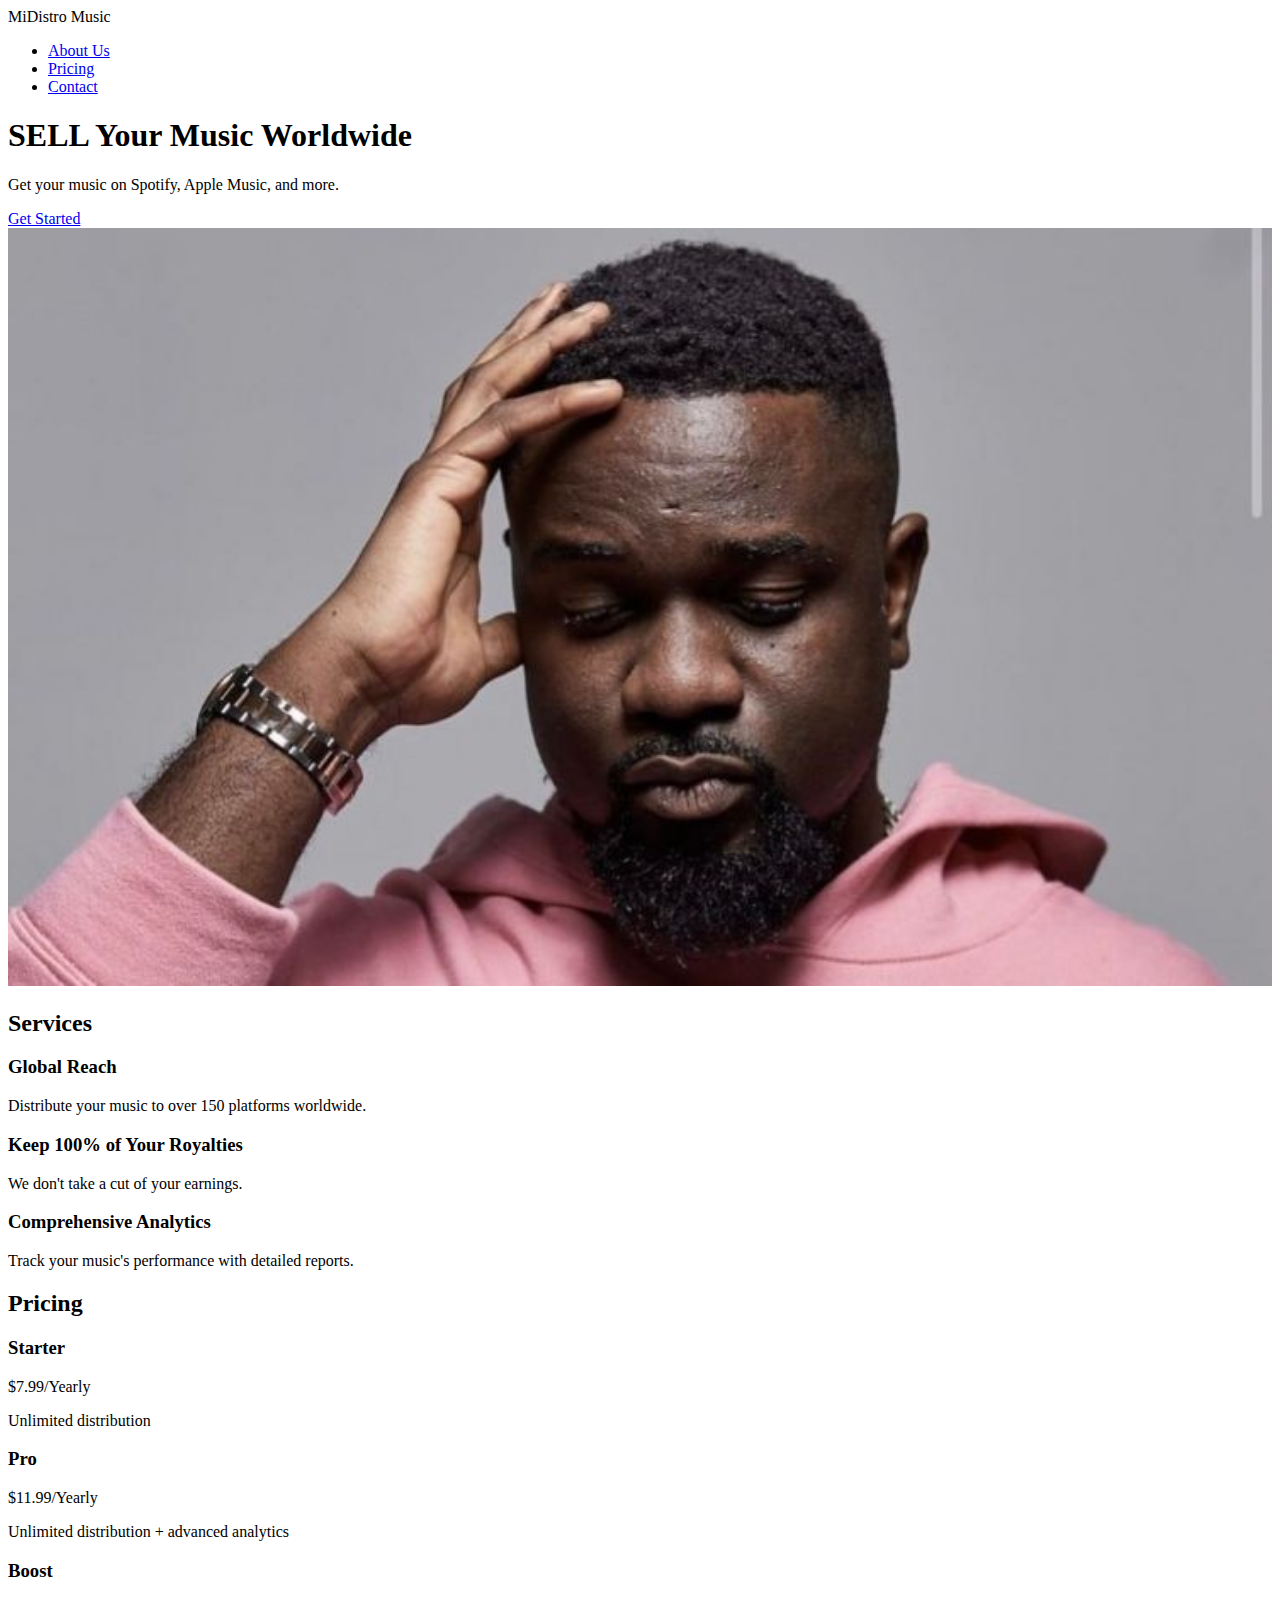
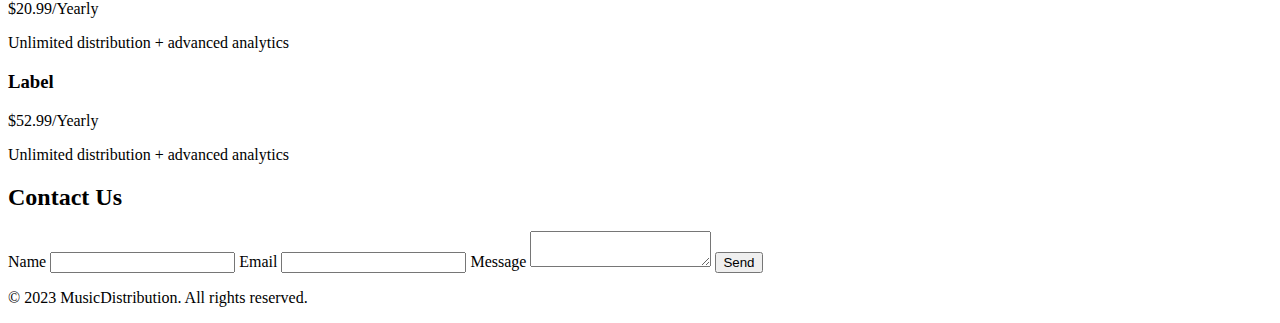
==== index.html @ 4becda30 "index issues" ====
<!DOCTYPE html>
<html lang="en">
<head>
    <meta charset="UTF-8">
    <meta name="viewport" content="width=device-width, initial-scale=1.0">
    <title>Music Distribution Landing Page</title>
    <link rel="stylesheet" href="styles.css">
</head>
<body>
    <header>
        <nav>
            <div class="logo">MiDistro Music</div>
            <ul>
                <li><a href="#about">About Us</a></li>
                <li><a href="#pricing">Pricing</a></li>
                <li><a href="#contact">Contact</a></li>
            </ul>
        </nav>
    </header>
    <section class="hero">
        <div class="hero-content">
            <h1>SELL Your Music Worldwide</h1>
            <p>Get your music on Spotify, Apple Music, and more.</p>
            <a href="#signup" class="cta-button">Get Started</a>
        </div>
        <div class="slideshow-container">
            <div class="mySlides fade">
                <img src="images/sark1.jpg" style="width:100%">
            </div>
            <div class="mySlides fade">
                <img src="images/beeztrap.jpg" style="width:100%">
            </div>
            <div class="mySlides fade">
                <img src="images/kwesi.jpg" style="width:100%">
            </div>
        </div>
    </section>
    <script>
        let slideIndex = 0;
        showSlides();

        function showSlides() {
            let i;
            let slides = document.getElementsByClassName("mySlides");
            for (i = 0; i < slides.length; i++) {
                slides[i].style.display = "none";  
            }
            slideIndex++;
            if (slideIndex > slides.length) {slideIndex = 1}    
            slides[slideIndex-1].style.display = "block";  
            setTimeout(showSlides, 2000); // Change image every 2 seconds
        }
    </script>
    <section id="features">
        <h2>Services</h2>
        <div class="feature">
            <h3>Global Reach</h3>
            <p>Distribute your music to over 150 platforms worldwide.</p>
        </div>
        <div class="feature">
            <h3>Keep 100% of Your Royalties</h3>
            <p>We don't take a cut of your earnings.</p>
        </div>
        <div class="feature">
            <h3>Comprehensive Analytics</h3>
            <p>Track your music's performance with detailed reports.</p>
        </div>
    </section>
    <section id="pricing">
        <h2>Pricing</h2>
        <div class="pricing-plan">
            <h3>Starter</h3>
            <p>$7.99/Yearly</p>
            <p>Unlimited distribution</p>
        </div>
        <div class="pricing-plan">
            <h3>Pro</h3>
            <p>$11.99/Yearly</p>
            <p>Unlimited distribution + advanced analytics</p>
        </div>
        <div class="pricing-plan">
            <h3>Boost</h3>
            <p>$20.99/Yearly</p>
            <p>Unlimited distribution + advanced analytics</p>
        </div>
        <div class="pricing-plan">
            <h3>Label</h3>
            <p>$52.99/Yearly</p>
            <p>Unlimited distribution + advanced analytics</p>
        </div>
    </section>
    <section id="contact">
        <h2>Contact Us</h2>
        <form>
            <label for="name">Name</label>
            <input type="text" id="name" name="name" required>
            <label for="email">Email</label>
            <input type="email" id="email" name="email" required>
            <label for="message">Message</label>
            <textarea id="message" name="message" required></textarea>
            <button type="submit">Send</button>
            <link rel="stylesheet" href="style.css">
        </form>
    </section>
    <footer>
        <p>&copy; 2023 MusicDistribution. All rights reserved.</p>
    </footer>
    <script src="scripts.js"></script>
</body>
</html>
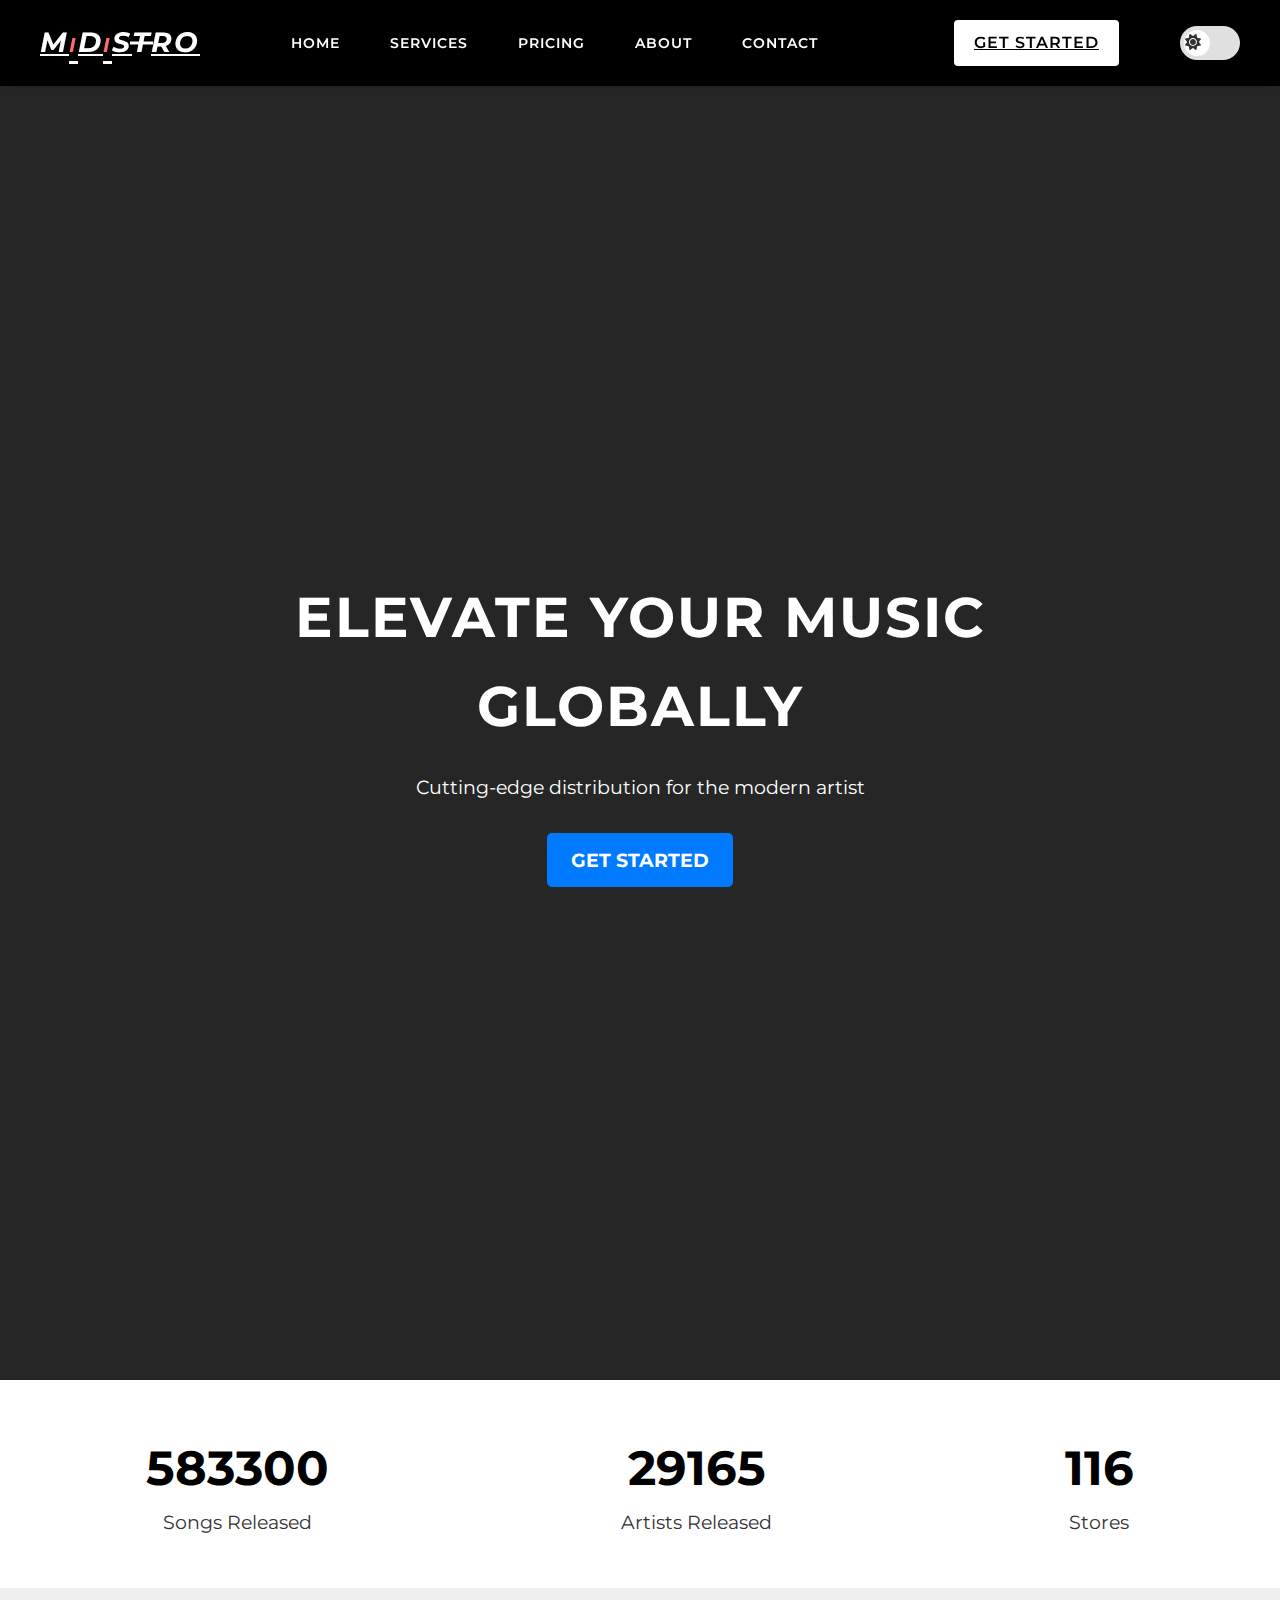
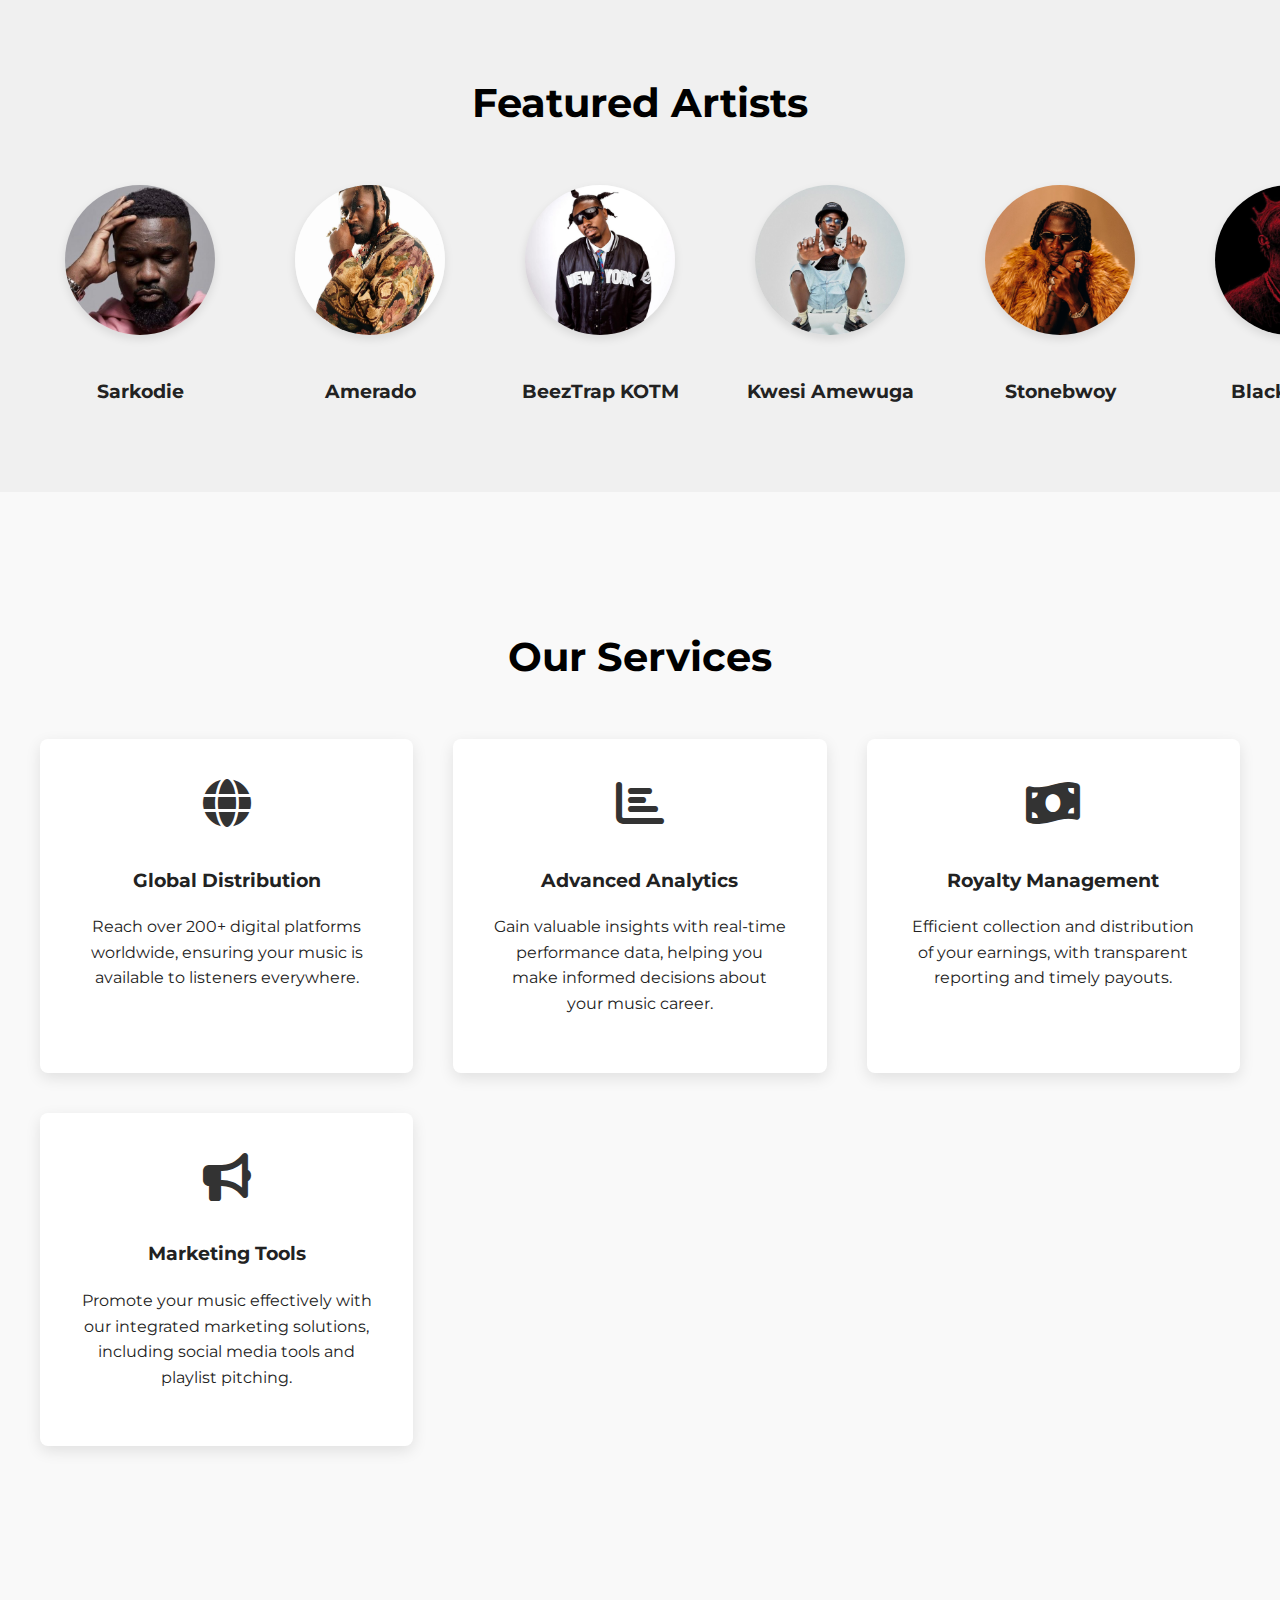
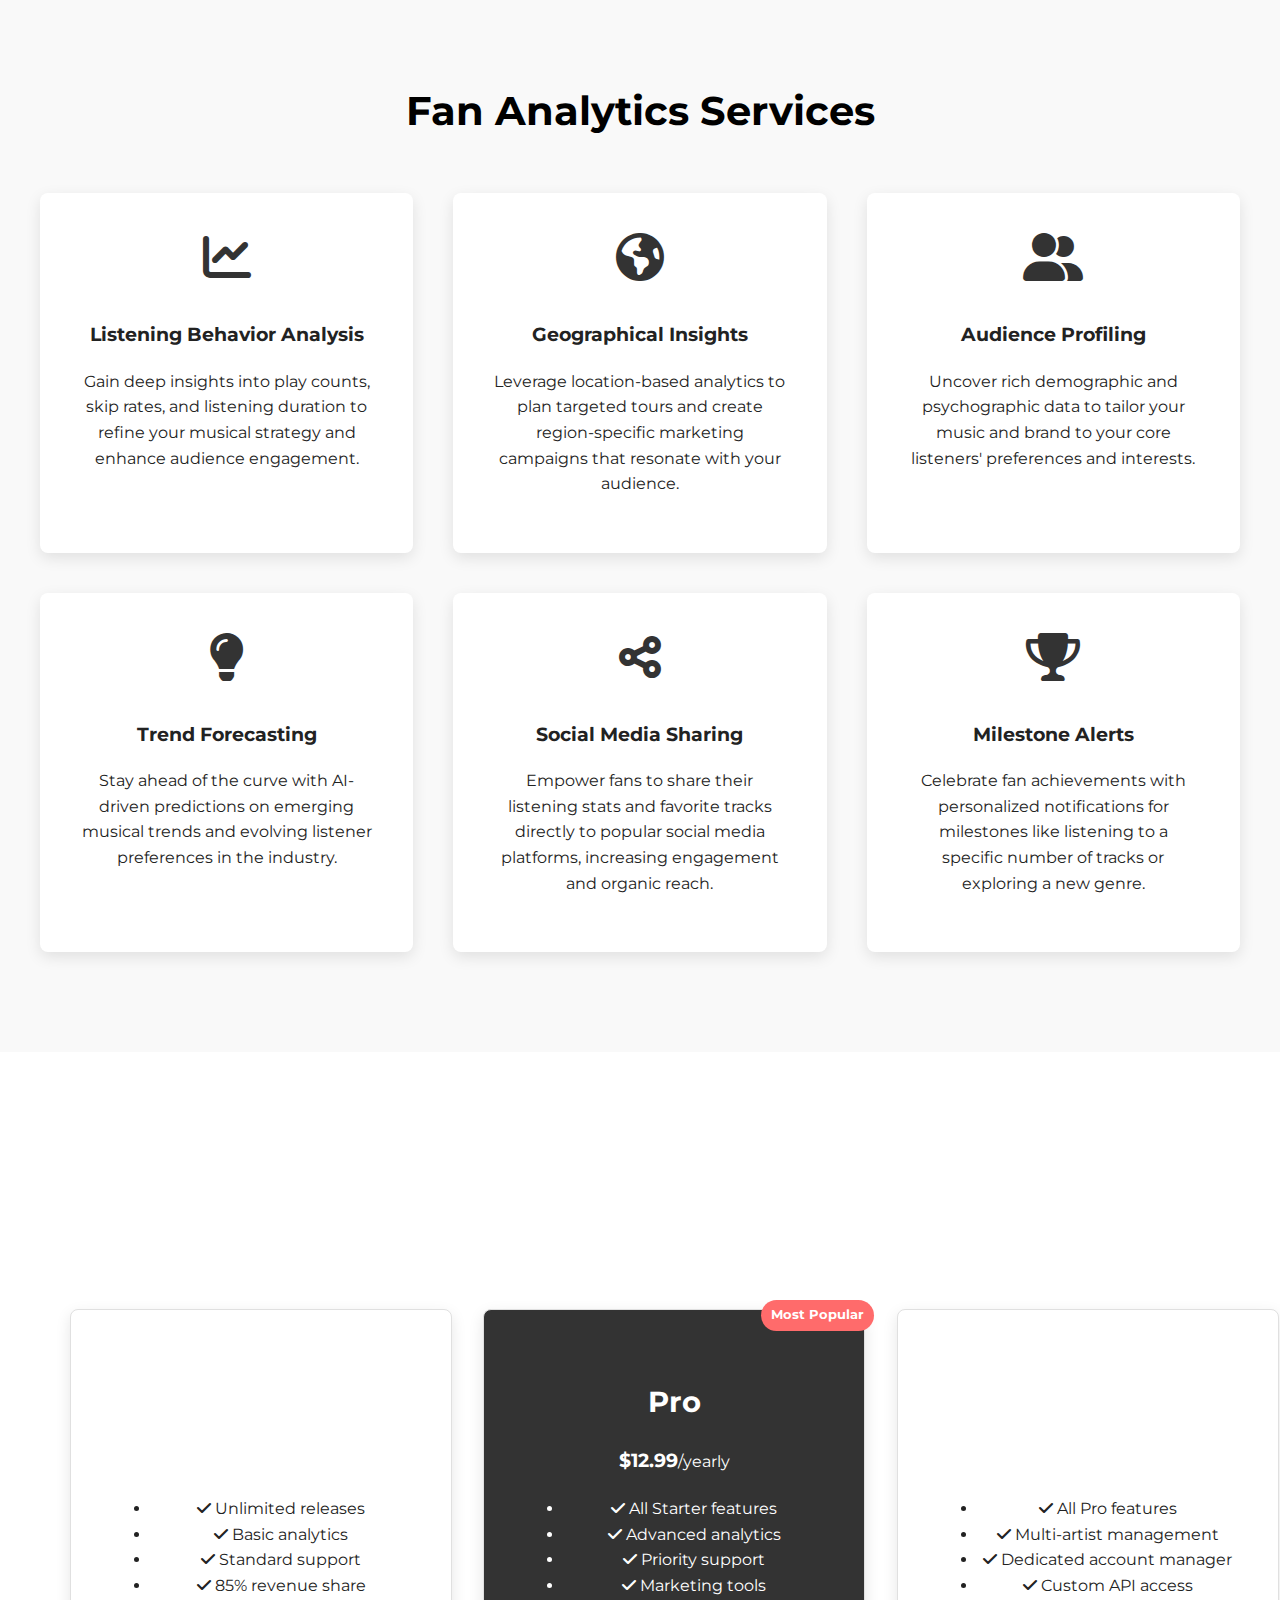
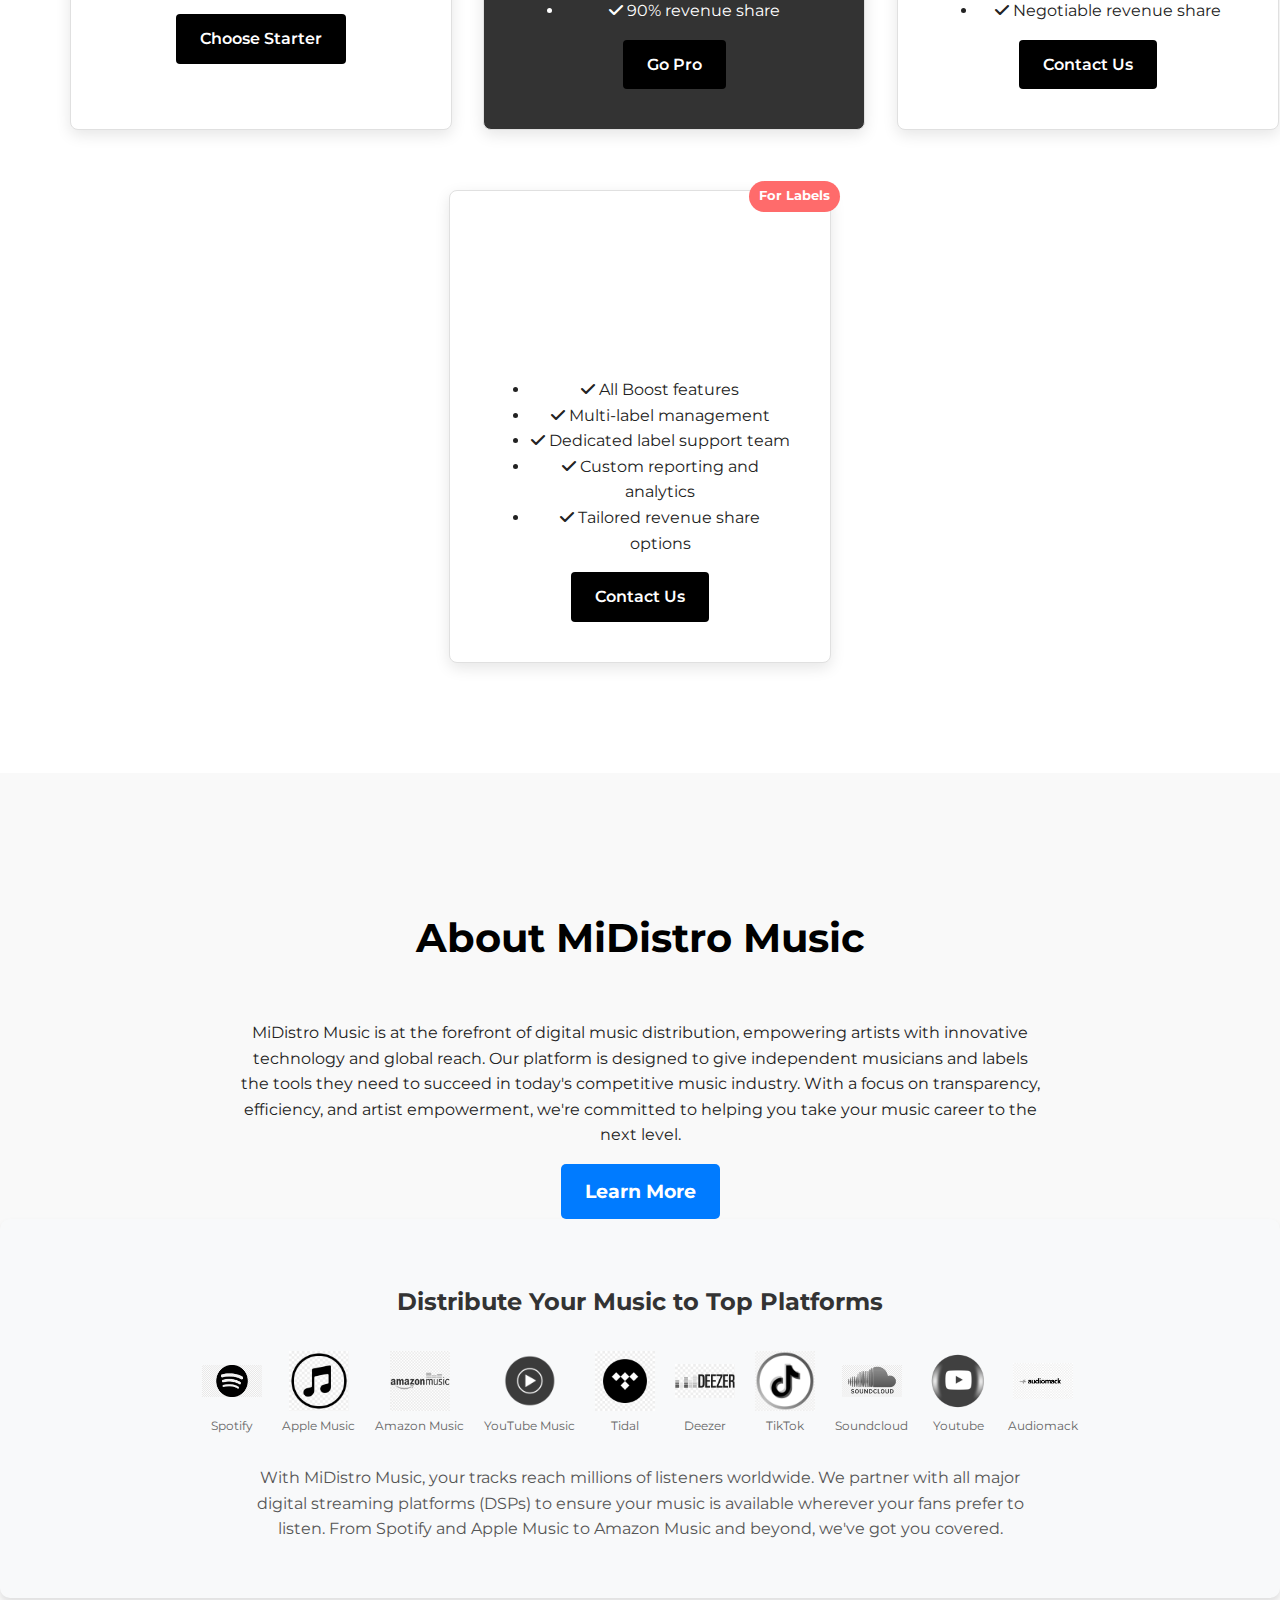
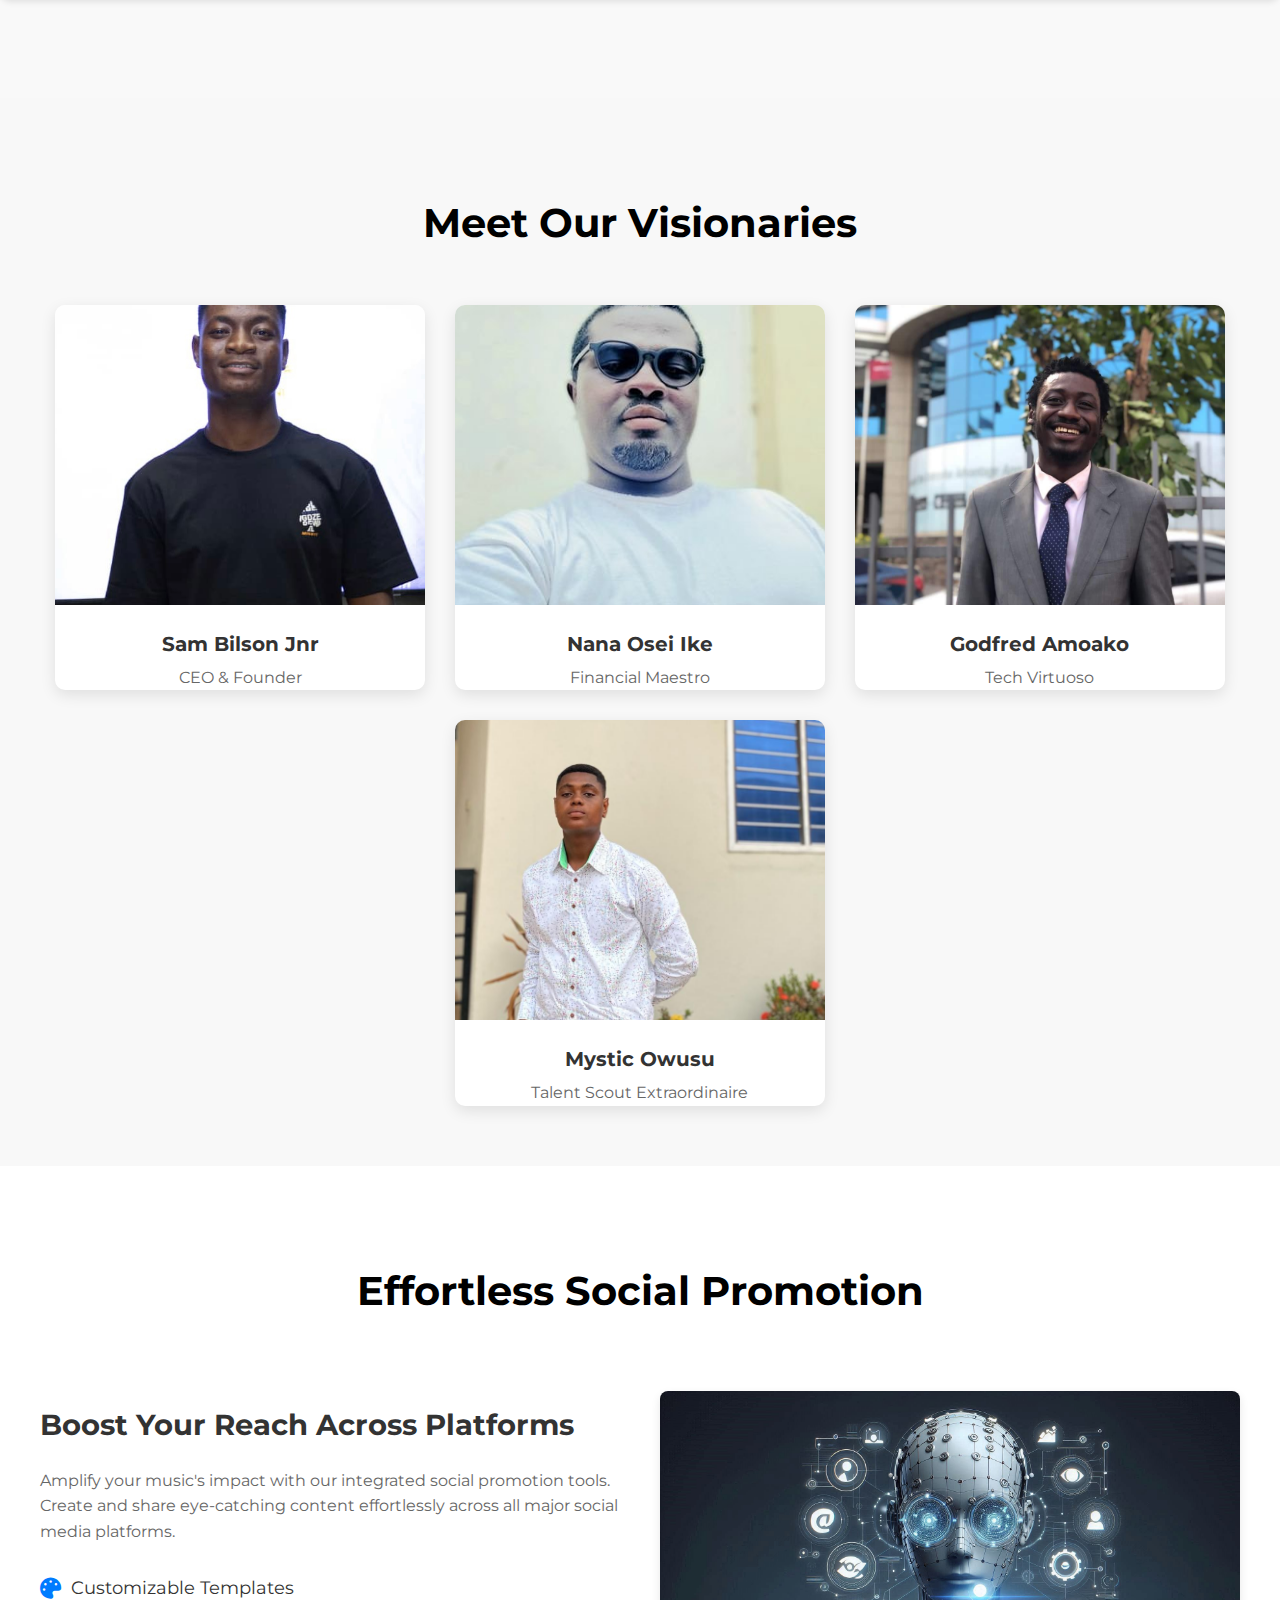
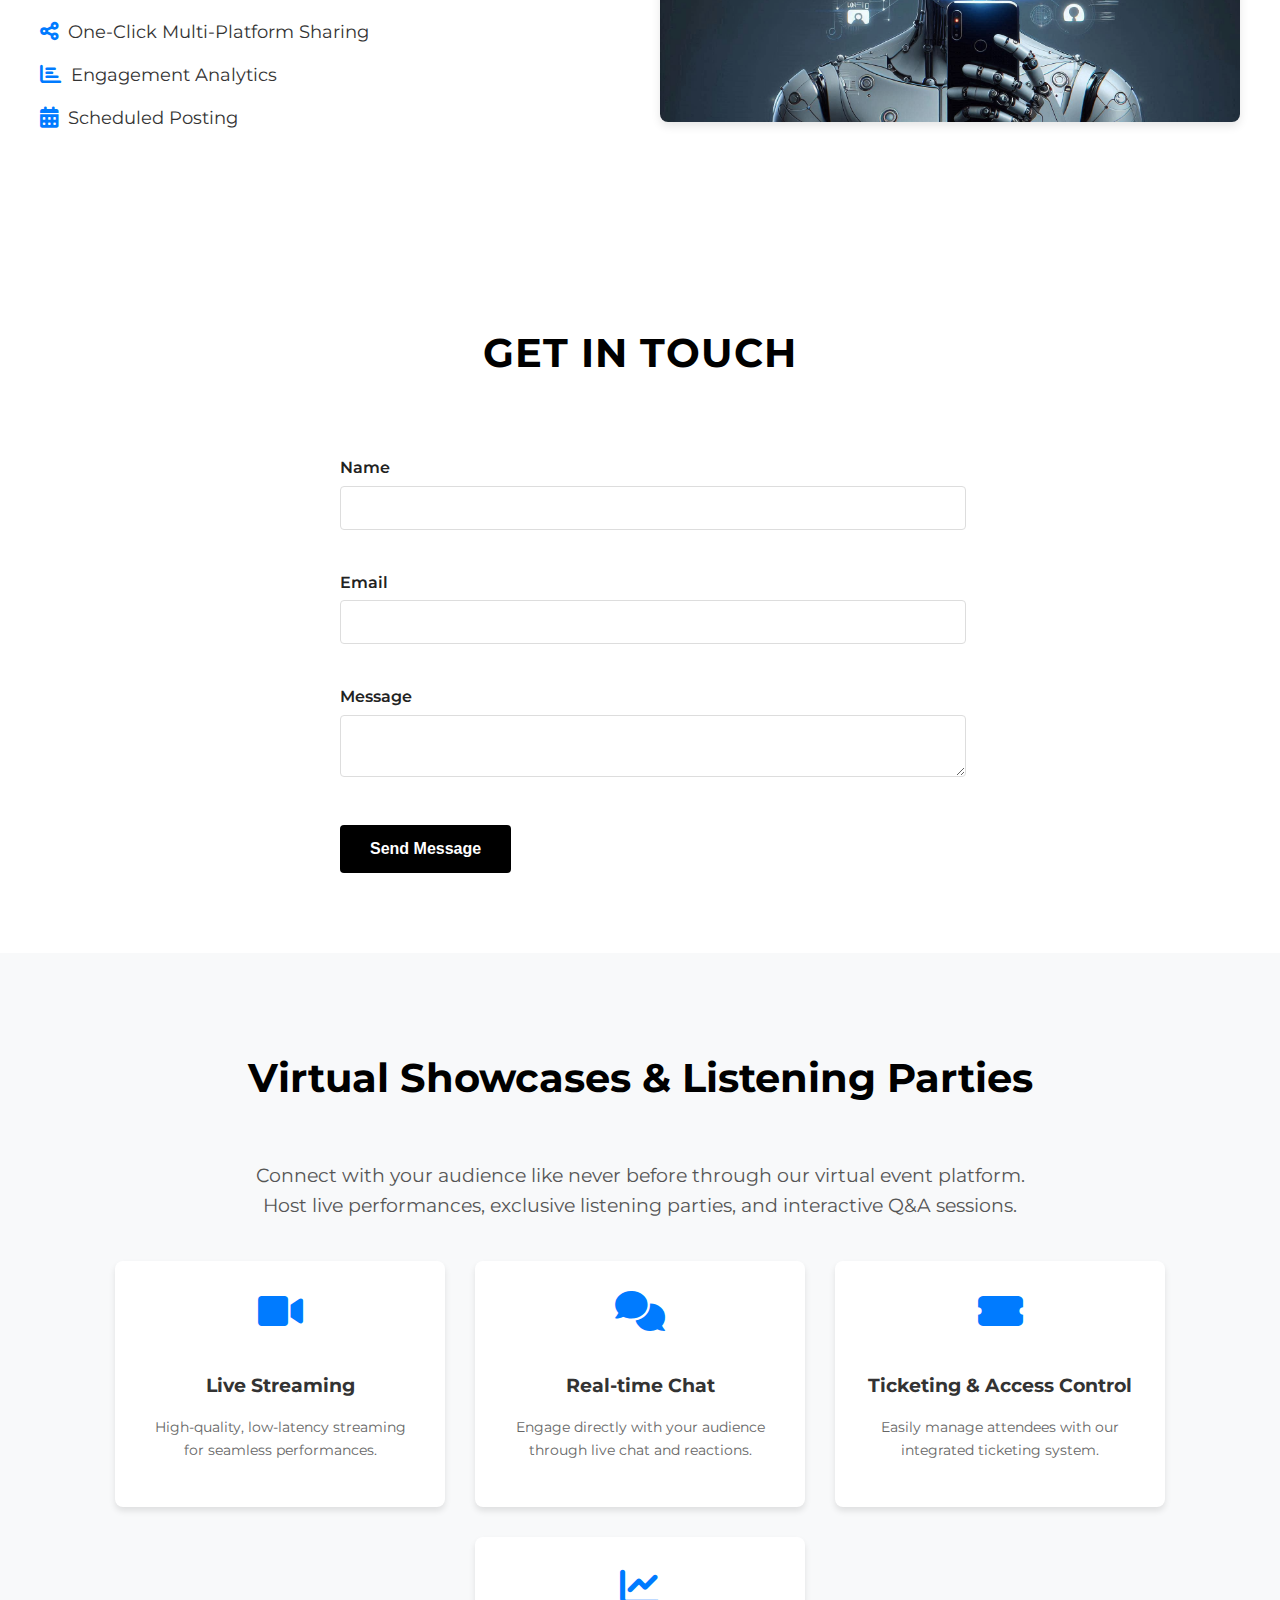
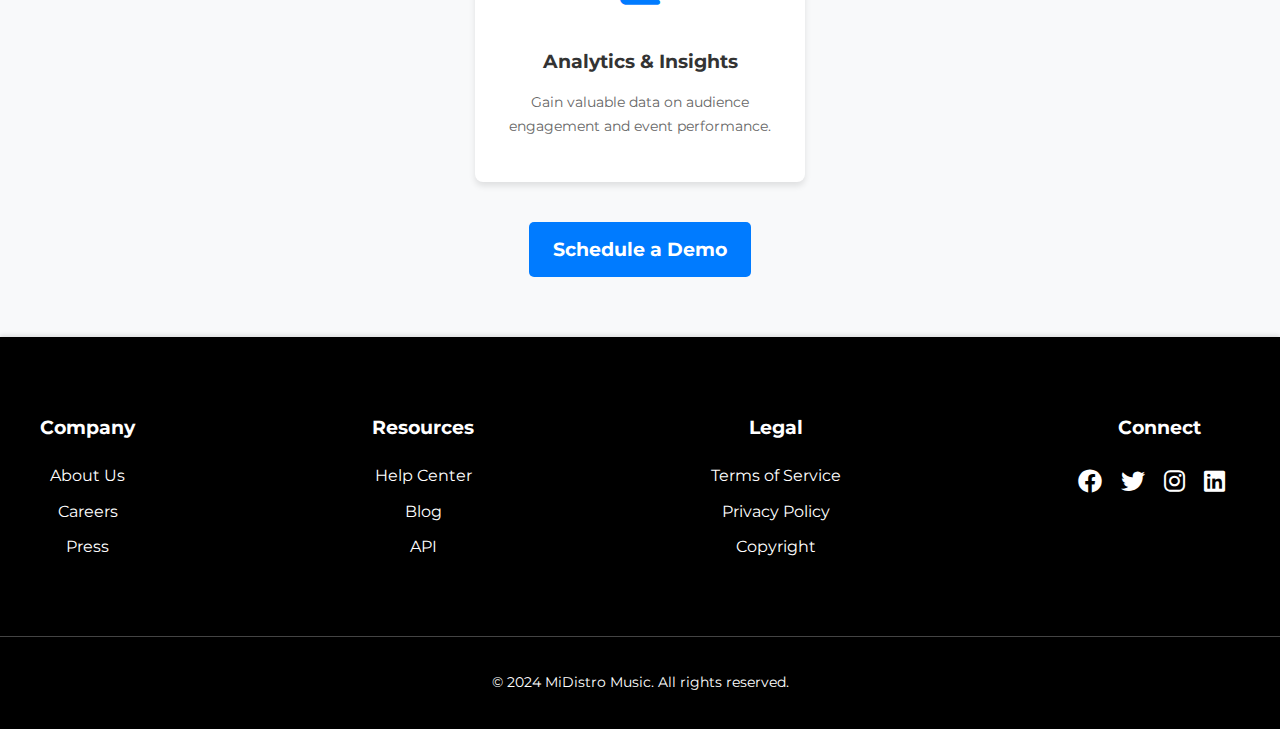
==== commit b11dd4b0: "index n js" ====
--- a/index.html
+++ b/index.html
@@ -3,108 +3,1322 @@
 <head>
     <meta charset="UTF-8">
     <meta name="viewport" content="width=device-width, initial-scale=1.0">
-    <title>Music Distribution Landing Page</title>
-    <link rel="stylesheet" href="styles.css">
+    <title>MiDistro Music - Advanced Global Music Distribution</title>
+    <link rel="stylesheet" href="css/style.css">
+    <link rel="stylesheet" href="https://cdnjs.cloudflare.com/ajax/libs/font-awesome/6.0.0-beta3/css/all.min.css">
+    <link href="https://fonts.googleapis.com/css2?family=Montserrat:wght@300;400;600;700&display=swap" rel="stylesheet">
+    <style>
+        :root {
+            --primary-color: #000000;
+            --secondary-color: #FFFFFF;
+            --accent-color: #333333;
+            --text-color: #222222;
+        }
+        body {
+            font-family: 'Montserrat', sans-serif;
+            color: var(--text-color);
+            background-color: var(--secondary-color);
+            line-height: 1.6;
+            margin: 0;
+            padding: 0;
+        }
+        header {
+            background-color: var(--primary-color);
+            padding: 20px 0;
+            position: fixed;
+            width: 100%;
+            top: 0;
+            z-index: 1000;
+            box-shadow: 0 2px 10px rgba(0,0,0,0.1);
+        }
+        nav {
+            display: flex;
+            justify-content: space-between;
+            align-items: center;
+            max-width: 1200px;
+            margin: 0 auto;
+            padding: 0 20px;
+        }
+        .logo {
+            font-size: 28px;
+            font-weight: 700;
+            color: var(--secondary-color);
+            text-decoration: none;
+            letter-spacing: 2px;
+            text-transform: uppercase;
+            font-style: italic;
+            text-shadow: 2px 2px 4px rgba(0,0,0,0.3);
+            transition: all 0.3s ease;
+        }
+        .logo:hover {
+            transform: scale(1.05);
+            text-shadow: 3px 3px 6px rgba(0,0,0,0.5);
+        }
+        .logo .highlight-i,
+        .logo .highlight-t {
+            display: inline-block;
+            position: relative;
+        }
+        .logo .highlight-i {
+            font-size: 0.7em;
+            color: #ff6b6b;
+        }
+        .logo .highlight-i::after {
+            content: '';
+            position: absolute;
+            width: 100%;
+            height: 3px;
+            background-color: var(--secondary-color);
+            bottom: -2px;
+            left: 0;
+        }
+        .logo .highlight-t::before {
+            content: '';
+            position: absolute;
+            width: 120%;
+            height: 3px;
+            background-color: var(--secondary-color);
+            top: 50%;
+            left: -10%;
+            transform: translateY(-50%);
+        }
+        nav ul {
+            display: flex;
+            list-style-type: none;
+            margin: 0;
+            padding: 0;
+        }
+        nav ul li {
+            margin-left: 30px;
+        }
+        nav ul li a {
+            color: var(--secondary-color);
+            text-decoration: none;
+            font-weight: 600;
+            font-size: 14px;
+            text-transform: uppercase;
+            letter-spacing: 1px;
+            transition: color 0.3s ease;
+        }
+        nav ul li a:hover {
+            color: #888;
+        }
+        .cta-buttons {
+            display: flex;
+            align-items: center;
+        }
+        .login-btn, .signup-btn {
+            padding: 10px 20px;
+            border-radius: 4px;
+            font-weight: 600;
+            text-transform: uppercase;
+            letter-spacing: 1px;
+            transition: all 0.3s ease;
+        }
+        .login-btn {
+            color: var(--secondary-color);
+            margin-right: 15px;
+        }
+        .signup-btn {
+            background-color: var(--secondary-color);
+            color: var(--primary-color);
+        }
+        .signup-btn:hover {
+            background-color: #f0f0f0;
+        }
+        .main-content {
+            padding-top: 80px;
+        }
+        .hero {
+            background: linear-gradient(rgba(0,0,0,0.7), rgba(0,0,0,0.7)), url('images/hero-bg.jpg') no-repeat center center/cover;
+            height: 100vh;
+            display: flex;
+            align-items: center;
+            justify-content: center;
+            text-align: center;
+            color: var(--secondary-color);
+        }
+        .hero-content {
+            max-width: 800px;
+            padding: 0 20px;
+        }
+        .hero h1 {
+            font-size: 3.5rem;
+            margin-bottom: 20px;
+            text-transform: uppercase;
+            letter-spacing: 2px;
+        }
+        .hero p {
+            font-size: 1.2rem;
+            margin-bottom: 30px;
+        }
+        .cta-button {
+            display: inline-block;
+            padding: 15px 30px;
+            background-color: var(--secondary-color);
+            color: var(--primary-color);
+            text-decoration: none;
+            font-weight: 600;
+            border-radius: 4px;
+            transition: all 0.3s ease;
+        }
+        .cta-button:hover {
+            background-color: var(--accent-color);
+            color: var(--secondary-color);
+        }
+        .section {
+            padding: 100px 0;
+            background-color: #f9f9f9;
+        }
+        .section h2 {
+            text-align: center;
+            font-size: 2.5rem;
+            margin-bottom: 50px;
+            color: var(--primary-color);
+        }
+        .services-grid, .pricing-grid {
+            display: grid;
+            grid-template-columns: repeat(auto-fit, minmax(280px, 1fr));
+            gap: 40px;
+            max-width: 1200px;
+            margin: 0 auto;
+            padding: 0 20px;
+        }
+        .service-item, .pricing-plan {
+            background-color: var(--secondary-color);
+            padding: 40px;
+            border-radius: 8px;
+            text-align: center;
+            transition: all 0.3s ease;
+            box-shadow: 0 5px 15px rgba(0,0,0,0.1);
+        }
+        .service-item:hover, .pricing-plan:hover {
+            transform: translateY(-5px);
+            box-shadow: 0 8px 20px rgba(0,0,0,0.15);
+        }
+        .service-item i {
+            font-size: 3rem;
+            color: var(--accent-color);
+            margin-bottom: 20px;
+        }
+        .pricing-plan {
+            border: 1px solid #e0e0e0;
+            position: relative;
+        }
+        .pricing-plan.featured {
+            background-color: var(--accent-color);
+            color: var(--secondary-color);
+        }
+        .price {
+            font-size: 2.5rem;
+            font-weight: 700;
+            margin: 20px 0;
+            color: var(--primary-color);
+        }
+        .price span {
+            font-size: 1rem;
+            font-weight: 400;
+        }
+        .plan-btn {
+            display: inline-block;
+            padding: 12px 24px;
+            background-color: var(--primary-color);
+            color: var(--secondary-color);
+            text-decoration: none;
+            border-radius: 4px;
+            transition: all 0.3s ease;
+            font-weight: 600;
+        }
+        .plan-btn:hover {
+            background-color: var(--accent-color);
+        }
+        .plan-label {
+            position: absolute;
+            top: -10px;
+            right: -10px;
+            background-color: #ff6b6b;
+            color: white;
+            padding: 5px 10px;
+            font-size: 0.8rem;
+            font-weight: bold;
+            border-radius: 20px;
+        }
+        .about-content {
+            max-width: 800px;
+            margin: 0 auto;
+            text-align: center;
+            padding: 0 20px;
+        }
+        .contact-form {
+            max-width: 600px;
+            margin: 0 auto;
+            padding: 0 20px;
+        }
+        .form-group {
+            margin-bottom: 20px;
+        }
+        .form-group label {
+            display: block;
+            margin-bottom: 5px;
+            font-weight: 600;
+        }
+        .form-group input,
+        .form-group textarea {
+            width: 100%;
+            padding: 12px;
+            border: 1px solid #ddd;
+            border-radius: 4px;
+            font-size: 1rem;
+        }
+        .submit-btn {
+            background-color: var(--primary-color);
+            color: var(--secondary-color);
+            border: none;
+            padding: 15px 30px;
+            font-size: 1rem;
+            font-weight: 600;
+            border-radius: 4px;
+            cursor: pointer;
+            transition: all 0.3s ease;
+        }
+        .submit-btn:hover {
+            background-color: var(--accent-color);
+        }
+        footer {
+            background-color: var(--primary-color);
+            color: var(--secondary-color);
+            padding: 50px 0 20px;
+        }
+        .footer-content {
+            display: flex;
+            justify-content: space-between;
+            flex-wrap: wrap;
+            max-width: 1200px;
+            margin: 0 auto;
+            padding: 0 20px;
+        }
+        .footer-section {
+            margin-bottom: 30px;
+        }
+        .footer-section h4 {
+            margin-bottom: 20px;
+            font-size: 1.2rem;
+        }
+        .footer-section ul {
+            list-style-type: none;
+            padding: 0;
+        }
+        .footer-section ul li {
+            margin-bottom: 10px;
+        }
+        .footer-section ul li a {
+            color: var(--secondary-color);
+            text-decoration: none;
+            transition: color 0.3s ease;
+        }
+        .footer-section ul li a:hover {
+            color: #888;
+        }
+        .social-icons a {
+            color: var(--secondary-color);
+            font-size: 1.5rem;
+            margin-right: 15px;
+            transition: color 0.3s ease;
+        }
+        .social-icons a:hover {
+            color: #888;
+        }
+        .footer-bottom {
+            text-align: center;
+            margin-top: 30px;
+            padding-top: 20px;
+            border-top: 1px solid #444;
+            font-size: 0.9rem;
+        }
+        .stats-container {
+            display: flex;
+            justify-content: space-around;
+            margin-top: 50px;
+            margin-bottom: 50px;
+        }
+        .stat-item {
+            text-align: center;
+        }
+        .stat-number {
+            font-size: 3rem;
+            font-weight: bold;
+            color: var(--primary-color);
+        }
+        .stat-label {
+            font-size: 1.2rem;
+            color: var(--accent-color);
+        }
+        .featured-artists {
+            padding: 50px 0;
+            background-color: #f0f0f0;
+            overflow: hidden;
+        }
+        .featured-artists h2 {
+            text-align: center;
+            font-size: 2.5rem;
+            margin-bottom: 30px;
+            color: var(--primary-color);
+        }
+        .artist-grid {
+            display: flex;
+            gap: 30px;
+            padding: 20px;
+            max-width: 1200px;
+            margin: 0 auto;
+            animation: scroll 30s linear infinite;
+        }
+        .artist-item {
+            flex: 0 0 auto;
+            width: 200px;
+            text-align: center;
+        }
+        .artist-item img {
+            width: 150px;
+            height: 150px;
+            border-radius: 50%;
+            object-fit: cover;
+            margin-bottom: 15px;
+            box-shadow: 0 4px 10px rgba(0,0,0,0.1);
+        }
+        .artist-item h3 {
+            font-size: 1.2rem;
+            margin-bottom: 5px;
+        }
+        .artist-item p {
+            font-size: 0.9rem;
+            color: #666;
+        }
+        @keyframes scroll {
+            0% {
+                transform: translateX(0);
+            }
+            100% {
+                transform: translateX(-100%);
+            }
+        }
+    </style>
 </head>
 <body>
     <header>
         <nav>
-            <div class="logo">MiDistro Music</div>
+            <div class="logo">
+                <a href="#home" style="color: white;">M<span class="highlight-i">i</span>D<span class="highlight-i">i</span>s<span class="highlight-t">t</span>ro</a>
+            </div>
             <ul>
-                <li><a href="#about">About Us</a></li>
+                <li><a href="#home">Home</a></li>
+                <li><a href="#services">Services</a></li>
                 <li><a href="#pricing">Pricing</a></li>
+                <li><a href="#about">About</a></li>
                 <li><a href="#contact">Contact</a></li>
             </ul>
+            <div class="cta-buttons">
+                <a href="#login" class="login-btn"></a>
+                <a href="#signup" class="signup-btn">GET STARTED</a>
+            </div>
+            <div class="theme-switch-wrapper">
+                <label class="theme-switch" for="checkbox">
+                    <input type="checkbox" id="checkbox" />
+                    <div class="slider round">
+                        <span class="sun"><i class="fas fa-sun"></i></span>
+                        <span class="moon"><i class="fas fa-moon"></i></span>
+                    </div>
+                </label>
+            </div>
+            <style>
+                .theme-switch-wrapper {
+                    display: flex;
+                    align-items: center;
+                }
+                .theme-switch {
+                    display: inline-block;
+                    height: 34px;
+                    position: relative;
+                    width: 60px;
+                }
+                .theme-switch input {
+                    display: none;
+                }
+                .slider {
+                    background-color: #e0e0e0;
+                    bottom: 0;
+                    cursor: pointer;
+                    left: 0;
+                    position: absolute;
+                    right: 0;
+                    top: 0;
+                    transition: .4s;
+                }
+                .slider:before {
+                    background-color: #fff;
+                    bottom: 4px;
+                    content: "";
+                    height: 26px;
+                    left: 4px;
+                    position: absolute;
+                    transition: .4s;
+                    width: 26px;
+                }
+                input:checked + .slider {
+                    background-color: #333;
+                }
+                input:checked + .slider:before {
+                    transform: translateX(26px);
+                }
+                .slider.round {
+                    border-radius: 34px;
+                }
+                .slider.round:before {
+                    border-radius: 50%;
+                }
+                .slider .sun, .slider .moon {
+                    position: absolute;
+                    top: 50%;
+                    transform: translateY(-50%);
+                    font-size: 16px;
+                    transition: .4s;
+                }
+                .slider .sun {
+                    left: 5px;
+                    color: #333;
+                }
+                .slider .moon {
+                    right: 5px;
+                    color: #fff;
+                    opacity: 0;
+                }
+                input:checked + .slider .sun {
+                    opacity: 0;
+                }
+                input:checked + .slider .moon {
+                    opacity: 1;
+                }
+            </style>
         </nav>
     </header>
-    <section class="hero">
-        <div class="hero-content">
-            <h1>SELL Your Music Worldwide</h1>
-            <p>Get your music on Spotify, Apple Music, and more.</p>
-            <a href="#signup" class="cta-button">Get Started</a>
+
+    <main class="main-content">
+<section id="home" class="hero" style="background-image: linear-gradient(rgba(0,0,0,0.7), rgba(0,0,0,0.7)), url('images/hero-bg.jpg');">
+    <div class="hero-content">
+        <h1>Elevate Your Music Globally</h1>
+        <p>Cutting-edge distribution for the modern artist</p>
+        <a href="#signup" class="cta-button">GET STARTED</a>
+    </div>
+</section>
+
+        <div class="stats-container">
+            <div class="stat-item">
+                <div class="stat-number" id="songs-released">0</div>
+                <div class="stat-label">Songs Released</div>
+            </div>
+            <div class="stat-item">
+                <div class="stat-number" id="artists-released">0</div>
+                <div class="stat-label">Artists Released</div>
+            </div>
+            <div class="stat-item">
+                <div class="stat-number" id="stores-count">0</div>
+                <div class="stat-label">Stores</div>
+            </div>
         </div>
-        <div class="slideshow-container">
-            <div class="mySlides fade">
-                <img src="images/sark1.jpg" style="width:100%">
-            </div>
-            <div class="mySlides fade">
-                <img src="images/beeztrap.jpg" style="width:100%">
-            </div>
-            <div class="mySlides fade">
-                <img src="images/kwesi.jpg" style="width:100%">
+
+        <section class="featured-artists">
+            <h2>Featured Artists</h2>
+            <div class="artist-grid">
+                <div class="artist-item">
+                    <img src="images/sark1.jpg" alt="Artist 1">
+                    <h3>Sarkodie</h3>
+                    <p></p>
+                </div>
+                <div class="artist-item">
+                    <img src="images/amerado.jpg" alt="Artist 2">
+                    <h3>Amerado</h3>
+                    <p></p>
+                </div>
+                <div class="artist-item">
+                    <img src="images/beeztrap.jpg" alt="Artist 3">
+                    <h3>BeezTrap KOTM</h3>
+                    <p></p>
+                </div>
+                <div class="artist-item">
+                    <img src="images/kwesi.jpg" alt="Artist 4">
+                    <h3>Kwesi Amewuga</h3>
+                    <p></p>
+                </div>
+                <div class="artist-item">
+                    <img src="images/Stonebwoy.jpeg" alt="Artist 5">
+                    <h3>Stonebwoy</h3>
+                    <p></p>
+                </div>
+                <div class="artist-item">
+                    <img src="images/Black sherif 1.jpg" alt="Artist 6">
+                    <h3>Black Sherif</h3>
+                    <p></p>
+                </div>
+                <!-- Duplicate artists for seamless scrolling -->
+                <div class="artist-item">
+                    <img src="images/Graykells.jpeg" alt="Artist 1">
+                    <h3>GrayKells</h3>
+                    <p></p>
+                </div>
+                <div class="artist-item">
+                    <img src="images/mya sima.jpg" alt="Artist 2">
+                    <h3>Mya Sima</h3>
+                    <p></p>
+                </div>
+                <div class="artist-item">
+                    <img src="images/CINA SOUL.jpeg" alt="Artist 3">
+                    <h3>Cina Soul</h3>
+                    <p></p>
+                </div>
+                <div class="artist-item">
+                    <img src="images/KIDI.jpeg" alt="Artist 4">
+                    <h3>Kidi</h3>
+                    <p></p>
+                </div>
+                <div class="artist-item">
+                    <img src="images/Kuami EUGENE.jpg" alt="Artist 5">
+                    <h3>Kuami Eugene</h3>
+                    <p></p>
+                </div>
+                <div class="artist-item">
+                    <img src="images/Sbeirg.jpg" alt="Artist 6">
+                    <h3>Sbeirg</h3>
+                    <p></p>
+                </div>
+            </div>
+        </section>
+
+        <section id="services" class="section">
+            <h2>Our Services</h2>
+            <div class="services-grid">
+                <div class="service-item">
+                    <i class="fas fa-globe"></i>
+                    <h3>Global Distribution</h3>
+                    <p>Reach over 200+ digital platforms worldwide, ensuring your music is available to listeners everywhere.</p>
+                </div>
+                <div class="service-item">
+                    <i class="fas fa-chart-bar"></i>
+                    <h3>Advanced Analytics</h3>
+                    <p>Gain valuable insights with real-time performance data, helping you make informed decisions about your music career.</p>
+                </div>
+                <div class="service-item">
+                    <i class="fas fa-money-bill-wave"></i>
+                    <h3>Royalty Management</h3>
+                    <p>Efficient collection and distribution of your earnings, with transparent reporting and timely payouts.</p>
+                </div>
+                <div class="service-item">
+                    <i class="fas fa-bullhorn"></i>
+                    <h3>Marketing Tools</h3>
+                    <p>Promote your music effectively with our integrated marketing solutions, including social media tools and playlist pitching.</p>
+                </div>
+            </div>
+        </section>
+        <section id="fan-analytics" class="section">
+            <h2>Fan Analytics Services</h2>
+            <div class="services-grid">
+                <div class="service-item">
+                    <i class="fas fa-chart-line"></i>
+                    <h3>Listening Behavior Analysis</h3>
+                    <p>Gain deep insights into play counts, skip rates, and listening duration to refine your musical strategy and enhance audience engagement.</p>
+                </div>
+                <div class="service-item">
+                    <i class="fas fa-globe-americas"></i>
+                    <h3>Geographical Insights</h3>
+                    <p>Leverage location-based analytics to plan targeted tours and create region-specific marketing campaigns that resonate with your audience.</p>
+                </div>
+                <div class="service-item">
+                    <i class="fas fa-user-friends"></i>
+                    <h3>Audience Profiling</h3>
+                    <p>Uncover rich demographic and psychographic data to tailor your music and brand to your core listeners' preferences and interests.</p>
+                </div>
+                <div class="service-item">
+                    <i class="fas fa-lightbulb"></i>
+                    <h3>Trend Forecasting</h3>
+                    <p>Stay ahead of the curve with AI-driven predictions on emerging musical trends and evolving listener preferences in the industry.</p>
+                </div>
+                <div class="service-item">
+                    <i class="fas fa-share-alt"></i>
+                    <h3>Social Media Sharing</h3>
+                    <p>Empower fans to share their listening stats and favorite tracks directly to popular social media platforms, increasing engagement and organic reach.</p>
+                </div>
+                <div class="service-item">
+                    <i class="fas fa-trophy"></i>
+                    <h3>Milestone Alerts</h3>
+                    <p>Celebrate fan achievements with personalized notifications for milestones like listening to a specific number of tracks or exploring a new genre.</p>
+                </div>
+            </div>
+        </section>
+
+        <section id="pricing" class="section">
+            <h2>Distribution Plans</h2>
+            <div class="pricing-grid">
+                <div class="pricing-plan">
+                    <h3>Starter</h3>
+                    <p class="price">$7.99<span>/yearly</span></p>
+                    <ul>
+                        <li><i class="fas fa-check"></i> Unlimited releases</li>
+                        <li><i class="fas fa-check"></i> Basic analytics</li>
+                        <li><i class="fas fa-check"></i> Standard support</li>
+                        <li><i class="fas fa-check"></i> 85% revenue share</li>
+                    </ul>
+                    <a href="#Getstarted" class="plan-btn">Choose Starter</a>
+                </div>                <div class="pricing-plan featured">
+                    <div class="plan-label">Most Popular</div>
+                    <h3>Pro</h3>
+                    <p class="price">$12.99<span>/yearly</span></p>
+                    <ul>
+                        <li><i class="fas fa-check"></i> All Starter features</li>
+                        <li><i class="fas fa-check"></i> Advanced analytics</li>
+                        <li><i class="fas fa-check"></i> Priority support</li>
+                        <li><i class="fas fa-check"></i> Marketing tools</li>
+                        <li><i class="fas fa-check"></i> 90% revenue share</li>
+                    </ul>
+                    <a href="#Getstarted" class="plan-btn">Go Pro</a>
+                </div>                <div class="pricing-plan">
+                    <h3>Boost</h3>
+                    <p class="price">Custom</p>
+                    <ul>
+                        <li><i class="fas fa-check"></i> All Pro features</li>
+                        <li><i class="fas fa-check"></i> Multi-artist management</li>
+                        <li><i class="fas fa-check"></i> Dedicated account manager</li>
+                        <li><i class="fas fa-check"></i> Custom API access</li>
+                        <li><i class="fas fa-check"></i> Negotiable revenue share</li>
+                    </ul>
+                    <a href="#contact" class="plan-btn">Contact Us</a>
+                </div>
+            </div>
+            <div class="pricing-plan">
+                <div class="plan-label">For Labels</div>
+                <h3>Label</h3>
+                <p class="price">Custom</p>
+                <ul>
+                    <li><i class="fas fa-check"></i> All Boost features</li>
+                    <li><i class="fas fa-check"></i> Multi-label management</li>
+                    <li><i class="fas fa-check"></i> Dedicated label support team</li>
+                    <li><i class="fas fa-check"></i> Custom reporting and analytics</li>
+                    <li><i class="fas fa-check"></i> Tailored revenue share options</li>
+                </ul>
+                <a href="#contact" class="plan-btn">Contact Us</a>
+            </div>
+        </section>
+
+        <section id="about" class="section">
+            <h2>About MiDistro Music</h2>
+            <div class="about-content">
+                <p>MiDistro Music is at the forefront of digital music distribution, empowering artists with innovative technology and global reach. Our platform is designed to give independent musicians and labels the tools they need to succeed in today's competitive music industry. With a focus on transparency, efficiency, and artist empowerment, we're committed to helping you take your music career to the next level.</p>
+                <a href="#learn-more" class="cta-button">Learn More</a>
+            </div>
+            <div class="dsp-logos">
+                <h3>Distribute Your Music to Top Platforms</h3>
+                <div class="logo-container">
+                    <div class="logo-wrapper">
+                        <img src="images/spotify new.png" alt="Spotify" class="dsp-logo">
+                        <span class="logo-name">Spotify</span>
+                    </div>
+                    <div class="logo-wrapper">
+                        <img src="images/apple music new.png" alt="Apple Music" class="dsp-logo">
+                        <span class="logo-name">Apple Music</span>
+                    </div>
+                    <div class="logo-wrapper">
+                        <img src="images/amazon-music.png" alt="Amazon Music" class="dsp-logo">
+                        <span class="logo-name">Amazon Music</span>
+                    </div>
+                    <div class="logo-wrapper">
+                        <img src="images/YouTubeMusic.png" alt="YouTube Music" class="dsp-logo">
+                        <span class="logo-name">YouTube Music</span>
+                    </div>
+                    <div class="logo-wrapper">
+                        <img src="images/tidal.png" alt="Tidal" class="dsp-logo">
+                        <span class="logo-name">Tidal</span>
+                    </div>
+                    <div class="logo-wrapper">
+                        <img src="images/deezer.png" alt="Deezer" class="dsp-logo">
+                        <span class="logo-name">Deezer</span>
+                    </div>
+                    <div class="logo-wrapper">
+                        <img src="images/Tiktok.png" alt="TikTok" class="dsp-logo">
+                        <span class="logo-name">TikTok</span>
+                    </div>
+                    <div class="logo-wrapper">
+                        <img src="images/soundcloud.png" alt="Soundcloud" class="dsp-logo">
+                        <span class="logo-name">Soundcloud</span>
+                    </div>
+                    <div class="logo-wrapper">
+                        <img src="images/youtube.png" alt="Youtube" class="dsp-logo">
+                        <span class="logo-name">Youtube</span>
+                    </div>
+                    <div class="logo-wrapper">
+                        <img src="images/audiomack.png" alt="Audiomack" class="dsp-logo">
+                        <span class="logo-name">Audiomack</span>
+                    </div>
+                </div>
+                <p class="dsp-description">With MiDistro Music, your tracks reach millions of listeners worldwide. We partner with all major digital streaming platforms (DSPs) to ensure your music is available wherever your fans prefer to listen. From Spotify and Apple Music to Amazon Music and beyond, we've got you covered.</p>
+            </div>
+            <style>
+                .dsp-logos {
+                    background-color: #f8f9fa;
+                    padding: 40px;
+                    border-radius: 10px;
+                    box-shadow: 0 4px 6px rgba(0, 0, 0, 0.1);
+                }
+                .dsp-logos h3 {
+                    text-align: center;
+                    margin-bottom: 30px;
+                    font-size: 24px;
+                    color: #333;
+                }
+                .logo-container {
+                    display: flex;
+                    flex-wrap: wrap;
+                    justify-content: center;
+                    gap: 20px;
+                }
+                .logo-wrapper {
+                    display: flex;
+                    flex-direction: column;
+                    align-items: center;
+                    transition: transform 0.3s ease;
+                }
+                .logo-wrapper:hover {
+                    transform: scale(1.05);
+                }
+                .dsp-logo {
+                    width: 60px;
+                    height: 60px;
+                    object-fit: contain;
+                    filter: grayscale(100%);
+                    transition: filter 0.3s ease;
+                }
+                .logo-wrapper:hover .dsp-logo {
+                    filter: grayscale(0%);
+                }
+                .logo-name {
+                    margin-top: 5px;
+                    font-size: 12px;
+                    color: #666;
+                }
+                .dsp-description {
+                    text-align: center;
+                    margin-top: 30px;
+                    color: #555;
+                    line-height: 1.6;
+                    max-width: 800px;
+                    margin-left: auto;
+                    margin-right: auto;
+                }
+            </style>
+        </section>
+
+        <section id="team" class="section">
+            <h2>Meet Our Visionaries</h2>
+            <div class="team-container">
+                <!-- Team member 1 -->
+                <div class="team-member">
+                    <div class="member-image">
+                        <img src="images/Sam.JPG" alt="Sam Bilson Jnr" class="team-photo">
+                        <div class="member-overlay">
+                            <div class="member-bio">
+                                <p>Revolutionizing the music industry with innovative solutions</p>
+                                <div class="social-icons">
+                                    <a href="#" class="social-icon"><i class="fab fa-instagram"></i></a>
+                                    <a href="#" class="social-icon"><i class="fab fa-twitter"></i></a>
+                                    <a href="#" class="social-icon"><i class="fab fa-facebook"></i></a>
+                                    <a href="#" class="social-icon"><i class="fab fa-github"></i></a>
+                                    <a href="#" class="social-icon"><i class="fab fa-linkedi"></i></a>
+                                </div>
+                            </div>
+                        </div>
+                    </div>
+                    <h3 class="team-name">Sam Bilson Jnr</h3>
+                    <p class="team-position">CEO & Founder</p>
+                </div>
+                <!-- Team member 2 -->
+                <div class="team-member">
+                    <div class="member-image">
+                        <img src="images/Osei Ike.jpg" alt="Nana Osei Ike" class="team-photo">
+                        <div class="member-overlay">
+                            <div class="member-bio">
+                                <p>Empowering artists worldwide through financial expertise</p>
+                                <div class="social-icons">
+                                    <a href="#" class="social-icon"><i class="fab fa-linkedin"></i></a>
+                                    <a href="#" class="social-icon"><i class="fab fa-twitter"></i></a>
+                                </div>
+                            </div>
+                        </div>
+                    </div>
+                    <h3 class="team-name">Nana Osei Ike</h3>
+                    <p class="team-position">Financial Maestro</p>
+                </div>
+                <!-- Team member 3 -->
+                <div class="team-member">
+                    <div class="member-image">
+                        <img src="images/Godfred.jpg" alt="Godfred Amoako" class="team-photo">
+                        <div class="member-overlay">
+                            <div class="member-bio">
+                                <p>Crafting the future of music technology with cutting-edge solutions</p>
+                                <div class="social-icons">
+                                    <a href="#" class="social-icon"><i class="fab fa-github"></i></a>
+                                    <a href="#" class="social-icon"><i class="fab fa-linkedin"></i></a>
+                                </div>
+                            </div>
+                        </div>
+                    </div>
+                    <h3 class="team-name">Godfred Amoako</h3>
+                    <p class="team-position">Tech Virtuoso</p>
+                </div>
+                <!-- Team member 4 -->
+                <div class="team-member">
+                    <div class="member-image">
+                        <img src="images/Mystic.jpg" alt="Mystic Owusu" class="team-photo">
+                        <div class="member-overlay">
+                            <div class="member-bio">
+                                <p>Discovering and nurturing the next generation of musical talent</p>
+                                <div class="social-icons">
+                                    <a href="#" class="social-icon"><i class="fab fa-instagram"></i></a>
+                                    <a href="#" class="social-icon"><i class="fab fa-spotify"></i></a>
+                                </div>
+                            </div>
+                        </div>
+                    </div>
+                    <h3 class="team-name">Mystic Owusu</h3>
+                    <p class="team-position">Talent Scout Extraordinaire</p>
+                </div>
+                <!-- Add more team members as needed -->
+            </div>
+        </section>
+
+        <style>
+            #team {
+                background-color: #f8f8f8;
+                padding: 60px 0;
+            }
+            .team-container {
+                display: flex;
+                justify-content: center;
+                flex-wrap: wrap;
+                gap: 30px;
+                max-width: 1200px;
+                margin: 0 auto;
+            }
+            .team-member {
+                flex-basis: calc(33.333% - 30px);
+                text-align: center;
+                background-color: #ffffff;
+                border-radius: 10px;
+                overflow: hidden;
+                box-shadow: 0 5px 15px rgba(0,0,0,0.1);
+                transition: transform 0.3s ease;
+            }
+            .team-member:hover {
+                transform: translateY(-5px);
+            }
+            .member-image {
+                position: relative;
+                overflow: hidden;
+            }
+            .team-photo {
+                width: 100%;
+                height: 300px;
+                object-fit: cover;
+                transition: transform 0.3s ease;
+            }
+            .member-overlay {
+                position: absolute;
+                top: 0;
+                left: 0;
+                right: 0;
+                bottom: 0;
+                background-color: rgba(0,0,0,0.7);
+                display: flex;
+                align-items: center;
+                justify-content: center;
+                opacity: 0;
+                transition: opacity 0.3s ease;
+            }
+            .member-bio {
+                color: #ffffff;
+                padding: 20px;
+                font-size: 14px;
+            }
+            .team-member:hover .member-overlay {
+                opacity: 1;
+            }
+            .team-member:hover .team-photo {
+                transform: scale(1.1);
+            }
+            .team-name {
+                margin: 15px 0 5px;
+                font-size: 20px;
+                color: #333;
+            }
+            .team-position {
+                margin: 0;
+                font-size: 16px;
+                color: #666;
+            }
+        </style>
+        
+            </div>
+        </section>
+        <section id="social-promotion" class="section">
+            <h2>Effortless Social Promotion</h2>
+            <div class="promotion-container">
+                <div class="promotion-content">
+                    <h3>Boost Your Reach Across Platforms</h3>
+                    <p>Amplify your music's impact with our integrated social promotion tools. Create and share eye-catching content effortlessly across all major social media platforms.</p>
+                    <ul class="promotion-features">
+                        <li><i class="fas fa-palette"></i> Customizable Templates</li>
+                        <li><i class="fas fa-share-alt"></i> One-Click Multi-Platform Sharing</li>
+                        <li><i class="fas fa-chart-bar"></i> Engagement Analytics</li>
+                        <li><i class="fas fa-calendar-alt"></i> Scheduled Posting</li>
+                    </ul>
+                </div>
+                <div class="promotion-visual">
+                    <img src="images/SOCIAL M.png" alt="Social Promotion Tools" class="promotion-image">
+                </div>
+            </div>
+        </section>
+
+        <style>
+            #social-promotion {
+                background-color: #ffffff;
+                padding: 60px 0;
+            }
+
+            .promotion-container {
+                display: flex;
+                justify-content: space-between;
+                align-items: center;
+                max-width: 1200px;
+                margin: 0 auto;
+                padding: 0 20px;
+            }
+
+            .promotion-content {
+                flex-basis: 50%;
+                padding-right: 40px;
+            }
+
+            .promotion-content h3 {
+                font-size: 1.8em;
+                color: #333;
+                margin-bottom: 20px;
+            }
+
+            .promotion-content p {
+                font-size: 1em;
+                color: #666;
+                line-height: 1.6;
+                margin-bottom: 30px;
+            }
+
+            .promotion-features {
+                list-style-type: none;
+                padding: 0;
+            }
+
+            .promotion-features li {
+                font-size: 1.1em;
+                color: #333;
+                margin-bottom: 15px;
+                display: flex;
+                align-items: center;
+            }
+
+            .promotion-features i {
+                color: #007bff;
+                margin-right: 10px;
+                font-size: 1.2em;
+            }
+
+            .promotion-visual {
+                flex-basis: 50%;
+            }
+
+            .promotion-image {
+                max-width: 100%;
+                height: auto;
+                border-radius: 8px;
+                box-shadow: 0 4px 10px rgba(0, 0, 0, 0.1);
+            }
+
+            @media (max-width: 768px) {
+                .promotion-container {
+                    flex-direction: column;
+                }
+
+                .promotion-content, .promotion-visual {
+                    flex-basis: 100%;
+                    padding-right: 0;
+                    margin-bottom: 40px;
+                }
+            }
+        </style>
+
+        <style>
+            #music-discovery {
+                background-color: #f8f9fa;
+                padding: 60px 0;
+            }
+
+            .discovery-container {
+                display: flex;
+                flex-wrap: wrap;
+                justify-content: space-around;
+                max-width: 1200px;
+                margin: 0 auto;
+            }
+
+            .discovery-item {
+                flex-basis: calc(25% - 30px);
+                margin: 15px;
+                padding: 30px;
+                background-color: #ffffff;
+                border-radius: 8px;
+                box-shadow: 0 4px 6px rgba(0, 0, 0, 0.1);
+                transition: transform 0.3s ease, box-shadow 0.3s ease;
+            }
+
+            .discovery-item:hover {
+                transform: translateY(-5px);
+                box-shadow: 0 6px 12px rgba(0, 0, 0, 0.15);
+            }
+
+            .discovery-icon {
+                font-size: 2.5em;
+                color: #007bff;
+                margin-bottom: 20px;
+            }
+
+            .discovery-item h3 {
+                font-size: 1.2em;
+                margin-bottom: 15px;
+                color: #333;
+            }
+
+            .discovery-item p {
+                font-size: 0.9em;
+                color: #666;
+                line-height: 1.6;
+            }
+
+            @media (max-width: 992px) {
+                .discovery-item {
+                    flex-basis: calc(50% - 30px);
+                }
+            }
+
+            @media (max-width: 576px) {
+                .discovery-item {
+                    flex-basis: 100%;
+                }
+            }
+        </style>
+
+        <section id="contact" class="section">
+            <h2>Get in Touch</h2>
+            <form class="contact-form">
+                <div class="form-group">
+                    <label for="name">Name</label>
+                    <input type="text" id="name" name="name" required>
+                </div>
+                <div class="form-group">
+                    <label for="email">Email</label>
+                    <input type="email" id="email" name="email" required>
+                </div>
+                <div class="form-group">
+                    <label for="message">Message</label>
+                    <textarea id="message" name="message" required></textarea>
+                </div>
+                <button type="submit" class="submit-btn">Send Message</button>
+            </form>
+        </section>
+        <section id="virtual-events" class="section">
+            <h2>Virtual Showcases & Listening Parties</h2>
+            <div class="virtual-events-content">
+                <p class="section-intro">Connect with your audience like never before through our virtual event platform. Host live performances, exclusive listening parties, and interactive Q&A sessions.</p>
+                <div class="virtual-events-features">
+                    <div class="feature-item">
+                        <i class="fas fa-video feature-icon"></i>
+                        <h3>Live Streaming</h3>
+                        <p>High-quality, low-latency streaming for seamless performances.</p>
+                    </div>
+                    <div class="feature-item">
+                        <i class="fas fa-comments feature-icon"></i>
+                        <h3>Real-time Chat</h3>
+                        <p>Engage directly with your audience through live chat and reactions.</p>
+                    </div>
+                    <div class="feature-item">
+                        <i class="fas fa-ticket-alt feature-icon"></i>
+                        <h3>Ticketing & Access Control</h3>
+                        <p>Easily manage attendees with our integrated ticketing system.</p>
+                    </div>
+                    <div class="feature-item">
+                        <i class="fas fa-chart-line feature-icon"></i>
+                        <h3>Analytics & Insights</h3>
+                        <p>Gain valuable data on audience engagement and event performance.</p>
+                    </div>
+                </div>
+                <a href="#virtual-events-demo" class="cta-button">Schedule a Demo</a>
+            </div>
+        </section>
+
+        <style>
+            #virtual-events {
+                background-color: #f8f9fa;
+                padding: 60px 0;
+            }
+
+            .virtual-events-content {
+                max-width: 1200px;
+                margin: 0 auto;
+                text-align: center;
+            }
+
+            .section-intro {
+                font-size: 1.2em;
+                color: #555;
+                margin-bottom: 40px;
+                max-width: 800px;
+                margin-left: auto;
+                margin-right: auto;
+            }
+
+            .virtual-events-features {
+                display: flex;
+                flex-wrap: wrap;
+                justify-content: center;
+                gap: 30px;
+                margin-bottom: 40px;
+            }
+
+            .feature-item {
+                flex-basis: calc(25% - 30px);
+                background-color: #ffffff;
+                padding: 30px;
+                border-radius: 8px;
+                box-shadow: 0 4px 6px rgba(0, 0, 0, 0.1);
+                transition: transform 0.3s ease;
+            }
+
+            .feature-item:hover {
+                transform: translateY(-5px);
+            }
+
+            .feature-icon {
+                font-size: 2.5em;
+                color: #007bff;
+                margin-bottom: 20px;
+            }
+
+            .feature-item h3 {
+                font-size: 1.2em;
+                margin-bottom: 15px;
+                color: #333;
+            }
+
+            .feature-item p {
+                font-size: 0.9em;
+                color: #666;
+            }
+
+            .cta-button {
+                display: inline-block;
+                background-color: #007bff;
+                color: #ffffff;
+                padding: 12px 24px;
+                border-radius: 5px;
+                text-decoration: none;
+                font-weight: bold;
+                transition: background-color 0.3s ease;
+            }
+
+            .cta-button:hover {
+                background-color: #0056b3;
+            }
+
+            @media (max-width: 992px) {
+                .feature-item {
+                    flex-basis: calc(50% - 30px);
+                }
+            }
+
+            @media (max-width: 576px) {
+                .feature-item {
+                    flex-basis: 100%;
+                }
+            }
+        </style>
+    </main>
+
+    <footer>
+        <div class="footer-content">
+            <div class="footer-section">
+                <h4>Company</h4>
+                <ul>
+                    <li><a href="#about">About Us</a></li>
+                    <li><a href="#careers">Careers</a></li>
+                    <li><a href="#press">Press</a></li>
+                </ul>
+            </div>
+            <div class="footer-section">
+                <h4>Resources</h4>
+                <ul>
+                    <li><a href="#help">Help Center</a></li>
+                    <li><a href="#blog">Blog</a></li>
+                    <li><a href="#api">API</a></li>
+                </ul>
+            </div>
+            <div class="footer-section">
+                <h4>Legal</h4>
+                <ul>
+                    <li><a href="#terms">Terms of Service</a></li>
+                    <li><a href="#privacy">Privacy Policy</a></li>
+                    <li><a href="#copyright">Copyright</a></li>
+                </ul>
+            </div>
+            <div class="footer-section">
+                <h4>Connect</h4>
+                <div class="social-icons">
+                    <a href="#" aria-label="Facebook"><i class="fab fa-facebook"></i></a>
+                    <a href="#" aria-label="Twitter"><i class="fab fa-twitter"></i></a>
+                    <a href="#" aria-label="Instagram"><i class="fab fa-instagram"></i></a>
+                    <a href="#" aria-label="LinkedIn"><i class="fab fa-linkedin"></i></a>
+                </div>
             </div>
         </div>
-    </section>
+        <div class="footer-bottom">
+            <p>&copy; 2024 MiDistro Music. All rights reserved.</p>
+        </div>
+    </footer>
+
+    <script src="scripts.js"></script>
     <script>
-        let slideIndex = 0;
-        showSlides();
-
-        function showSlides() {
-            let i;
-            let slides = document.getElementsByClassName("mySlides");
-            for (i = 0; i < slides.length; i++) {
-                slides[i].style.display = "none";  
-            }
-            slideIndex++;
-            if (slideIndex > slides.length) {slideIndex = 1}    
-            slides[slideIndex-1].style.display = "block";  
-            setTimeout(showSlides, 2000); // Change image every 2 seconds
-        }
+        function animateValue(obj, start, end, duration) {
+            let startTimestamp = null;
+            const step = (timestamp) => {
+                if (!startTimestamp) startTimestamp = timestamp;
+                const progress = Math.min((timestamp - startTimestamp) / duration, 1);
+                obj.innerHTML = Math.floor(progress * (end - start) + start);
+                if (progress < 1) {
+                    window.requestAnimationFrame(step);
+                }
+            };
+            window.requestAnimationFrame(step);
+        }
+
+        const songsReleased = document.getElementById("songs-released");
+        const artistsReleased = document.getElementById("artists-released");
+        const storesCount = document.getElementById("stores-count");
+
+        animateValue(songsReleased, 0, 1000000, 2000);
+        animateValue(artistsReleased, 0, 50000, 2000);
+        animateValue(storesCount, 0, 200, 2000);
     </script>
-    <section id="features">
-        <h2>Services</h2>
-        <div class="feature">
-            <h3>Global Reach</h3>
-            <p>Distribute your music to over 150 platforms worldwide.</p>
-        </div>
-        <div class="feature">
-            <h3>Keep 100% of Your Royalties</h3>
-            <p>We don't take a cut of your earnings.</p>
-        </div>
-        <div class="feature">
-            <h3>Comprehensive Analytics</h3>
-            <p>Track your music's performance with detailed reports.</p>
-        </div>
-    </section>
-    <section id="pricing">
-        <h2>Pricing</h2>
-        <div class="pricing-plan">
-            <h3>Starter</h3>
-            <p>$7.99/Yearly</p>
-            <p>Unlimited distribution</p>
-        </div>
-        <div class="pricing-plan">
-            <h3>Pro</h3>
-            <p>$11.99/Yearly</p>
-            <p>Unlimited distribution + advanced analytics</p>
-        </div>
-        <div class="pricing-plan">
-            <h3>Boost</h3>
-            <p>$20.99/Yearly</p>
-            <p>Unlimited distribution + advanced analytics</p>
-        </div>
-        <div class="pricing-plan">
-            <h3>Label</h3>
-            <p>$52.99/Yearly</p>
-            <p>Unlimited distribution + advanced analytics</p>
-        </div>
-    </section>
-    <section id="contact">
-        <h2>Contact Us</h2>
-        <form>
-            <label for="name">Name</label>
-            <input type="text" id="name" name="name" required>
-            <label for="email">Email</label>
-            <input type="email" id="email" name="email" required>
-            <label for="message">Message</label>
-            <textarea id="message" name="message" required></textarea>
-            <button type="submit">Send</button>
-            <link rel="stylesheet" href="style.css">
-        </form>
-    </section>
-    <footer>
-        <p>&copy; 2023 MusicDistribution. All rights reserved.</p>
-    </footer>
-    <script src="scripts.js"></script>
 </body>
-</html>+</html>
+
--- a/css/style.css
+++ b/css/style.css
@@ -0,0 +1,265 @@
+body {
+    font-family: 'Roboto Slab', serif;
+    margin: 0;
+    padding: 0;
+    background-color: #ffffff;
+    color: #333;
+    line-height: 1.6;
+}
+
+header {
+    background-color: #0044cc;
+    color: #fff;
+    padding: 30px 0;
+    text-align: center;
+    box-shadow: 0 2px 4px rgba(0, 0, 0, 0.1);
+}
+
+nav ul {
+    list-style: none;
+    padding: 0;
+    margin: 0;
+}
+
+nav ul li {
+    display: inline;
+    margin: 0 20px;
+}
+
+nav ul li a {
+    color: #fff;
+    text-decoration: none;
+    font-weight: bold;
+    transition: color 0.3s;
+}
+
+nav ul li a:hover {
+    color: #ff6600;
+}
+
+.hero {
+    background: url('images/amerado.jpg') no-repeat center center/cover;
+    color: #fff;
+    padding: 200px 0;
+    text-align: center;
+    position: relative;
+}
+
+.hero::after {
+    content: '';
+    position: absolute;
+    top: 0;
+    left: 0;
+    right: 0;
+    bottom: 0;
+    background: rgba(0, 0, 0, 0.5);
+}
+
+.hero-content {
+    position: relative;
+    z-index: 1;
+}
+
+.hero-content h1 {
+    font-size: 4em;
+    margin: 0;
+    text-transform: uppercase;
+    letter-spacing: 2px;
+}
+
+.hero-content p {
+    font-size: 1.5em;
+    margin: 20px 0 30px;
+}
+
+.cta-button {
+    background-color: #0044cc;
+    border: none;
+    color: #fff;
+    padding: 15px 30px;
+    text-decoration: none;
+    font-size: 1.2em;
+    border-radius: 5px;
+    transition: background-color 0.3s;
+}
+
+.cta-button:hover {
+    background-color: #003399;
+}
+
+#features {
+    background-color: #f4f4f4;
+    padding: 80px 0;
+    text-align: center;
+}
+
+#features h2 {
+    font-size: 2.5em;
+    margin-bottom: 50px;
+    text-transform: uppercase;
+    letter-spacing: 1px;
+}
+
+.feature {
+    margin: 40px 0;
+}
+
+.feature h3 {
+    font-size: 1.8em;
+    margin-bottom: 20px;
+}
+
+.feature p {
+    font-size: 1.2em;
+    color: #666;
+}
+
+#pricing {
+    background-color: #ffffff;
+    padding: 80px 0;
+    text-align: center;
+}
+
+#pricing h2 {
+    font-size: 2.5em;
+    margin-bottom: 50px;
+    text-transform: uppercase;
+    letter-spacing: 1px;
+    color: #fff;
+}
+
+.pricing-plan {
+    background-color: #000000;
+    border: 1px solid #000;
+    border-radius: 10px;
+    display: inline-block;
+    margin: 30px;
+    padding: 40px;
+    width: 300px;
+    box-shadow: 0 2px 4px rgba(233, 227, 227, 0.1);
+    transition: transform 0.3s;
+}
+
+.pricing-plan:hover {
+    transform: translateY(-10px);
+}
+
+.pricing-plan h3 {
+    font-size: 1.8em;
+    margin-bottom: 20px;
+    color: #fff;
+}
+
+.pricing-plan p {
+    font-size: 1.2em;
+    color: #fff;
+}
+
+#contact {
+    background-color: #ffffff;
+    padding: 80px 0;
+    text-align: center;
+}
+
+#contact h2 {
+    font-size: 2.5em;
+    margin-bottom: 50px;
+    text-transform: uppercase;
+    letter-spacing: 1px;
+}
+
+form {
+    display: inline-block;
+    text-align: left;
+    max-width: 600px;
+    width: 100%;
+}
+
+form label {
+    display: block;
+    margin: 20px 0 10px;
+    font-weight: bold;
+}
+
+form input, form textarea {
+    border: 1px solid #000;
+    border-radius: 5px;
+    padding: 15px;
+    width: 100%;
+    font-size: 1.2em;
+    margin-bottom: 20px;
+}
+
+form button {
+    background-color: #0044cc;
+    border: none;
+    color: #fff;
+    padding: 15px 30px;
+    text-decoration: none;
+    font-size: 1.2em;
+    border-radius: 5px;
+    cursor: pointer;
+    transition: background-color 0.3s;
+}
+
+form button:hover {
+    background-color: #003399;
+}
+
+footer {
+    background-color: #0044cc;
+    color: #fff;
+    padding: 30px 0;
+    text-align: center;
+    box-shadow: 0 -2px 4px rgba(0, 0, 0, 0.1);
+}
+
+/* Slideshow Styles */
+.slideshow-container {
+    position: relative;
+    max-width: 100%;
+    margin: auto;
+    overflow: hidden;
+}
+
+.slideshow-slide {
+    display: none;
+    position: absolute;
+    width: 100%;
+    height: 100%;
+    transition: opacity 1s ease-in-out;
+}
+
+.slideshow-slide img {
+    width: 100%;
+    height: auto;
+}
+
+.slideshow-slide.active {
+    display: block;
+    opacity: 1;
+}
+
+.slideshow-slide.inactive {
+    opacity: 0;
+}
+
+.slideshow-dots {
+    text-align: center;
+    padding: 20px 0;
+}
+
+.slideshow-dots span {
+    cursor: pointer;
+    height: 15px;
+    width: 15px;
+    margin: 0 5px;
+    background-color: #ddd;
+    border-radius: 50%;
+    display: inline-block;
+    transition: background-color 0.3s;
+}
+
+.slideshow-dots span.active {
+    background-color: #0044cc;
+}
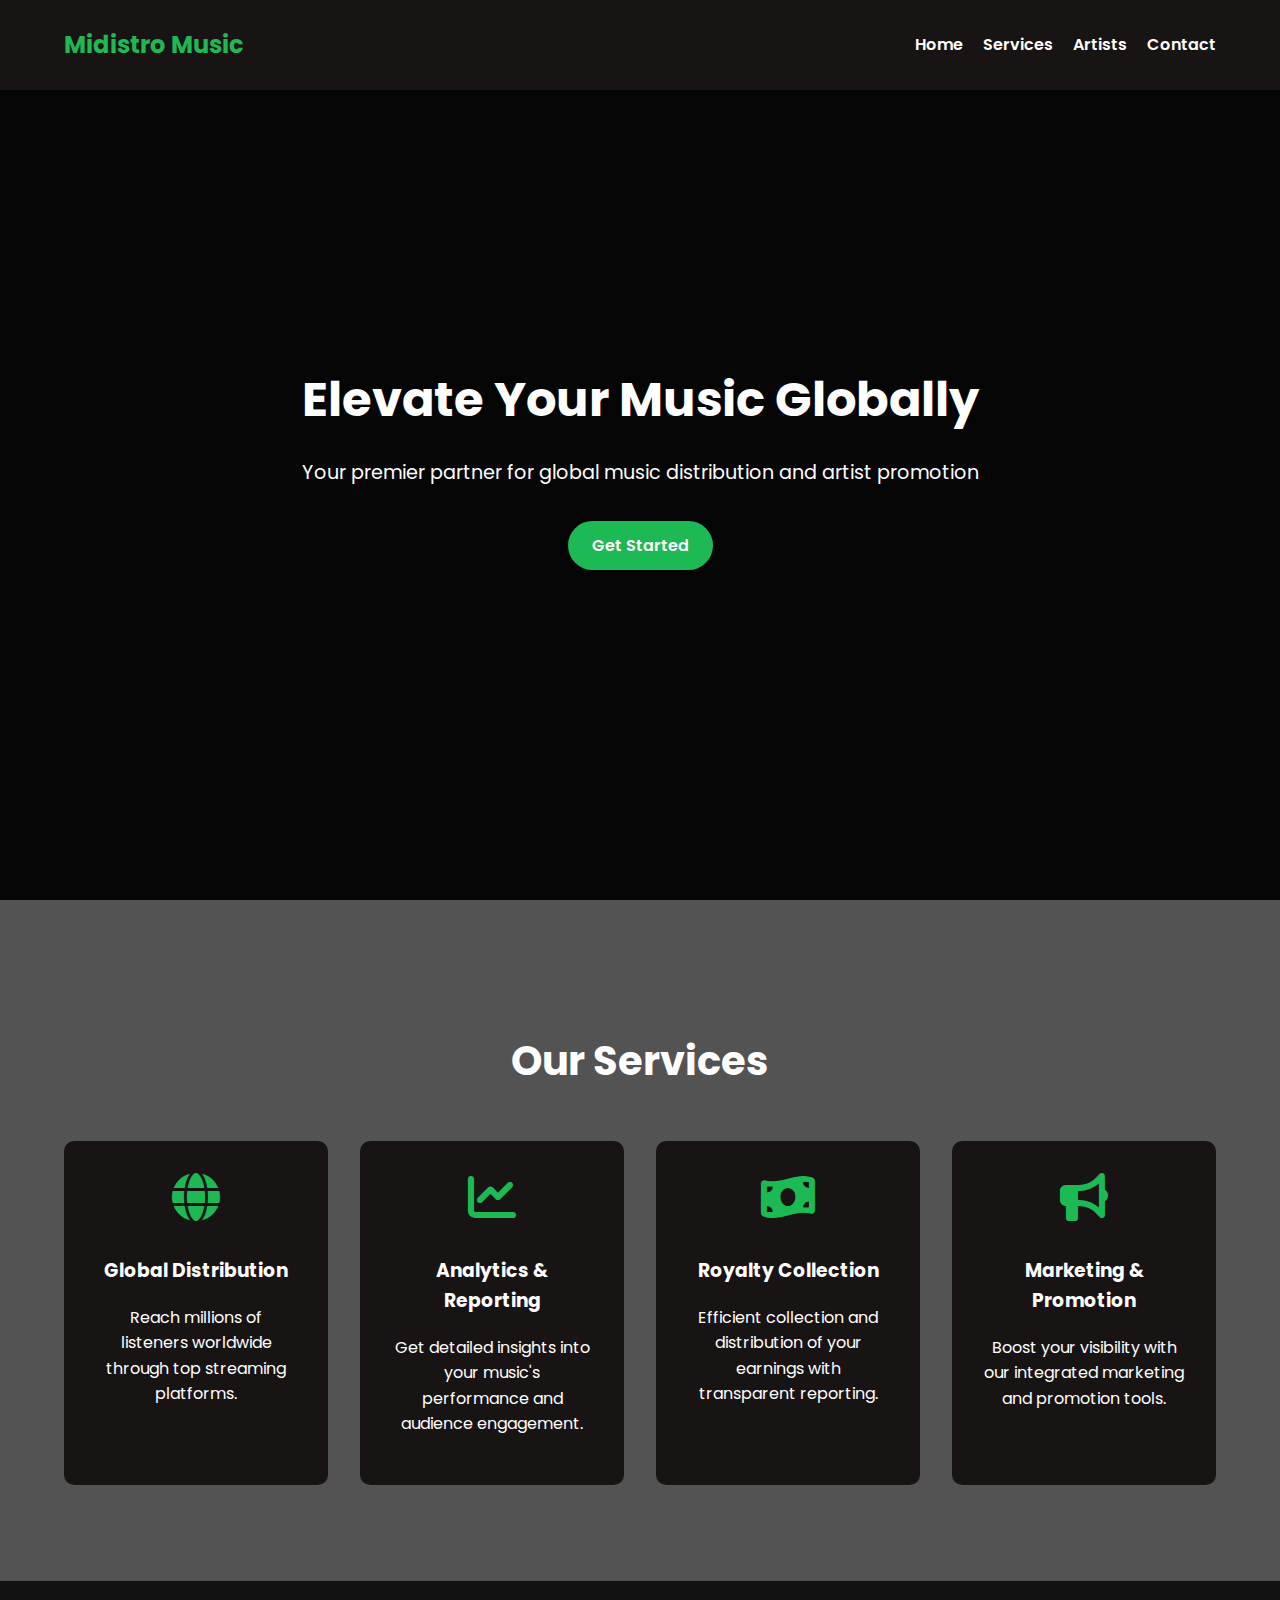
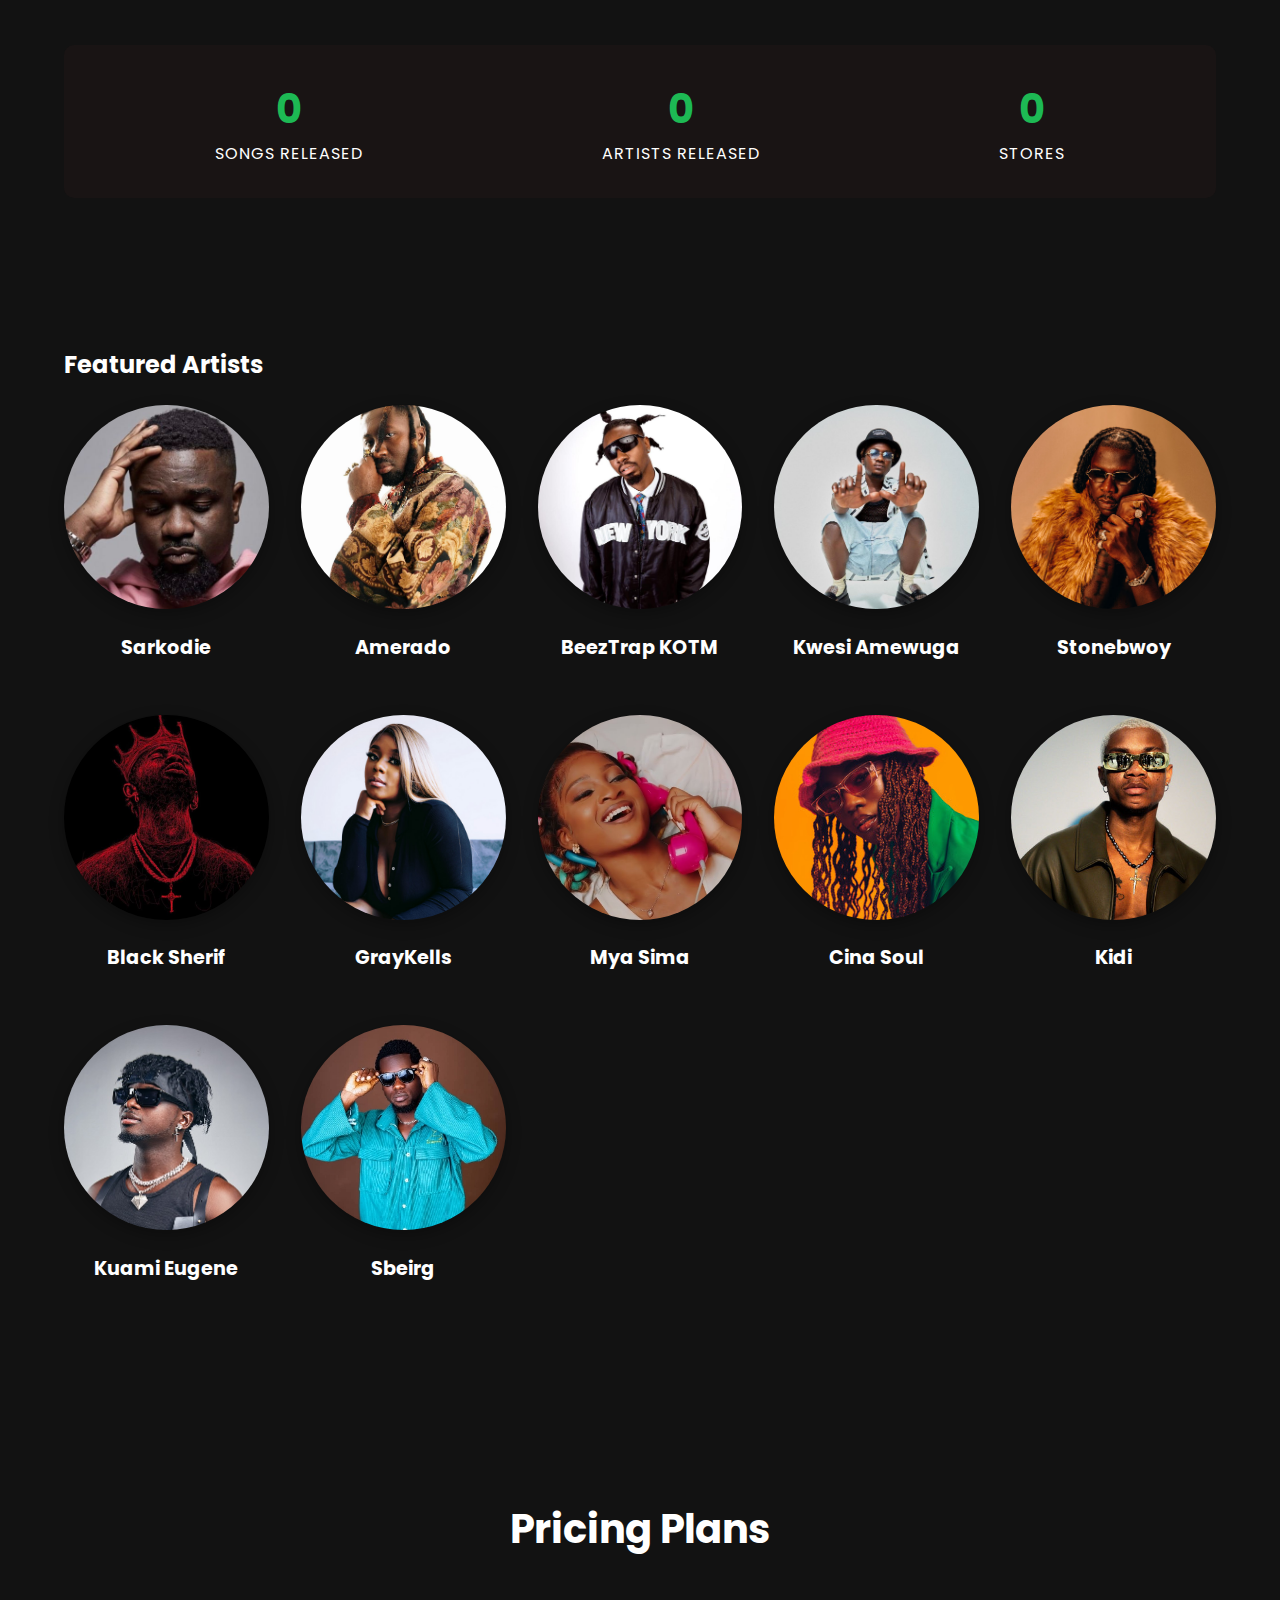
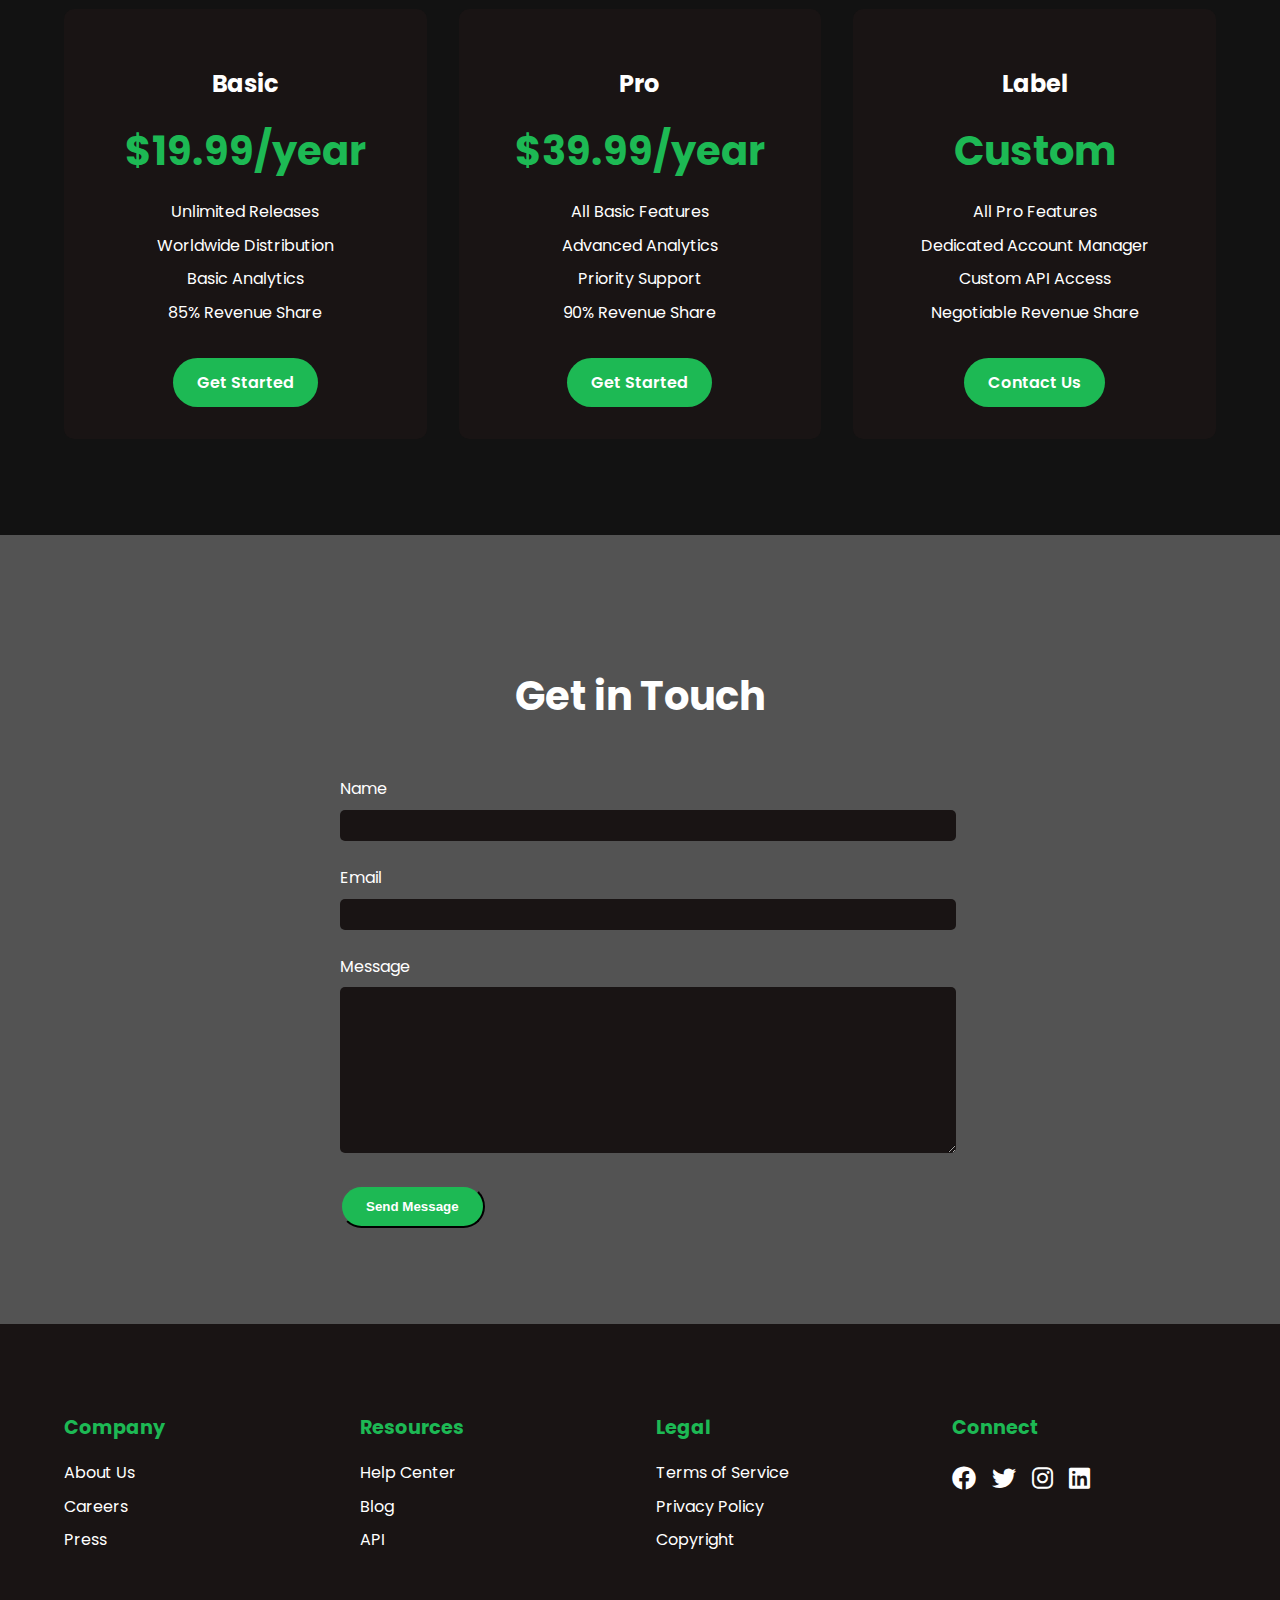
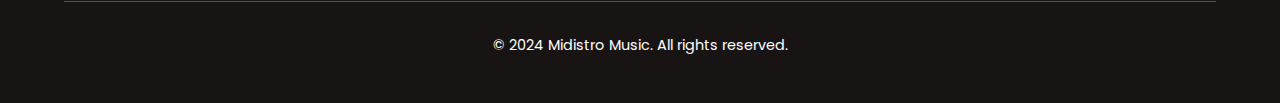
==== commit dc417d44: "version1" ====
--- a/index.html
+++ b/index.html
@@ -2,1322 +2,621 @@
 <html lang="en">
 <head>
     <meta charset="UTF-8">
-    <meta name="viewport" content="width=device-width, initial-scale=1.0">
-    <title>MiDistro Music - Advanced Global Music Distribution</title>
-    <link rel="stylesheet" href="css/style.css">
+    <meta name="viewport" content="width=device-width, initial-scale=1">
+    <title>Midistro Music - Global Music Distribution</title>
+    <link rel="stylesheet" href="https://fonts.googleapis.com/css2?family=Poppins:wght@300;400;600;700&display=swap">
     <link rel="stylesheet" href="https://cdnjs.cloudflare.com/ajax/libs/font-awesome/6.0.0-beta3/css/all.min.css">
-    <link href="https://fonts.googleapis.com/css2?family=Montserrat:wght@300;400;600;700&display=swap" rel="stylesheet">
     <style>
         :root {
-            --primary-color: #000000;
-            --secondary-color: #FFFFFF;
-            --accent-color: #333333;
-            --text-color: #222222;
-        }
+            --primary-color: #1DB954;
+            --secondary-color: #191414;
+            --text-color: #FFFFFF;
+            --background-color: #121212;
+            --accent-color: #535353;
+        }
+
         body {
-            font-family: 'Montserrat', sans-serif;
-            color: var(--text-color);
-            background-color: var(--secondary-color);
+            font-family: 'Poppins', sans-serif;
             line-height: 1.6;
             margin: 0;
             padding: 0;
-        }
+            background-color: var(--background-color);
+            color: var(--text-color);
+        }
+
+        .container {
+            width: 90%;
+            max-width: 1200px;
+            margin: 0 auto;
+            padding: 0 15px;
+        }
+
         header {
-            background-color: var(--primary-color);
-            padding: 20px 0;
+            background-color: var(--secondary-color);
+            padding: 1rem 0;
             position: fixed;
             width: 100%;
             top: 0;
             z-index: 1000;
-            box-shadow: 0 2px 10px rgba(0,0,0,0.1);
-        }
-        nav {
+        }
+
+        .header-content {
             display: flex;
             justify-content: space-between;
             align-items: center;
-            max-width: 1200px;
-            margin: 0 auto;
-            padding: 0 20px;
-        }
+        }
+
         .logo {
-            font-size: 28px;
+            font-size: 1.5rem;
             font-weight: 700;
-            color: var(--secondary-color);
-            text-decoration: none;
-            letter-spacing: 2px;
-            text-transform: uppercase;
-            font-style: italic;
-            text-shadow: 2px 2px 4px rgba(0,0,0,0.3);
-            transition: all 0.3s ease;
-        }
-        .logo:hover {
-            transform: scale(1.05);
-            text-shadow: 3px 3px 6px rgba(0,0,0,0.5);
-        }
-        .logo .highlight-i,
-        .logo .highlight-t {
-            display: inline-block;
-            position: relative;
-        }
-        .logo .highlight-i {
-            font-size: 0.7em;
-            color: #ff6b6b;
-        }
-        .logo .highlight-i::after {
-            content: '';
-            position: absolute;
-            width: 100%;
-            height: 3px;
-            background-color: var(--secondary-color);
-            bottom: -2px;
-            left: 0;
-        }
-        .logo .highlight-t::before {
-            content: '';
-            position: absolute;
-            width: 120%;
-            height: 3px;
-            background-color: var(--secondary-color);
-            top: 50%;
-            left: -10%;
-            transform: translateY(-50%);
-        }
+            color: var(--primary-color);
+        }
+
         nav ul {
+            list-style-type: none;
+            padding: 0;
             display: flex;
-            list-style-type: none;
-            margin: 0;
-            padding: 0;
-        }
+        }
+
         nav ul li {
-            margin-left: 30px;
-        }
+            margin-left: 20px;
+        }
+
         nav ul li a {
-            color: var(--secondary-color);
+            color: var(--text-color);
             text-decoration: none;
             font-weight: 600;
-            font-size: 14px;
-            text-transform: uppercase;
-            letter-spacing: 1px;
             transition: color 0.3s ease;
         }
+
         nav ul li a:hover {
-            color: #888;
-        }
-        .cta-buttons {
-            display: flex;
-            align-items: center;
-        }
-        .login-btn, .signup-btn {
-            padding: 10px 20px;
-            border-radius: 4px;
-            font-weight: 600;
-            text-transform: uppercase;
-            letter-spacing: 1px;
-            transition: all 0.3s ease;
-        }
-        .login-btn {
-            color: var(--secondary-color);
-            margin-right: 15px;
-        }
-        .signup-btn {
-            background-color: var(--secondary-color);
-            color: var(--primary-color);
-        }
-        .signup-btn:hover {
-            background-color: #f0f0f0;
-        }
-        .main-content {
-            padding-top: 80px;
-        }
+            color: var(--primary-color);
+        }
+
         .hero {
-            background: linear-gradient(rgba(0,0,0,0.7), rgba(0,0,0,0.7)), url('images/hero-bg.jpg') no-repeat center center/cover;
+            background-image: linear-gradient(rgba(0, 0, 0, 0.7), rgba(0, 0, 0, 0.7)), url('images/hero-bg.jpg');
+            background-size: cover;
+            background-position: center;
             height: 100vh;
             display: flex;
             align-items: center;
             justify-content: center;
             text-align: center;
-            color: var(--secondary-color);
-        }
+        }
+
         .hero-content {
             max-width: 800px;
-            padding: 0 20px;
-        }
+        }
+
         .hero h1 {
-            font-size: 3.5rem;
-            margin-bottom: 20px;
-            text-transform: uppercase;
-            letter-spacing: 2px;
-        }
+            font-size: 3rem;
+            margin-bottom: 1rem;
+        }
+
         .hero p {
             font-size: 1.2rem;
-            margin-bottom: 30px;
-        }
+            margin-bottom: 2rem;
+        }
+
         .cta-button {
             display: inline-block;
-            padding: 15px 30px;
-            background-color: var(--secondary-color);
-            color: var(--primary-color);
+            background-color: var(--primary-color);
+            color: var(--text-color);
+            padding: 12px 24px;
+            border-radius: 30px;
             text-decoration: none;
             font-weight: 600;
-            border-radius: 4px;
-            transition: all 0.3s ease;
-        }
+            transition: background-color 0.3s ease;
+        }
+
         .cta-button:hover {
+            background-color: #1ed760;
+        }
+
+        .stats-container {
+            display: flex;
+            justify-content: space-around;
+            margin: 4rem 0;
+            background-color: var(--secondary-color);
+            padding: 2rem;
+            border-radius: 10px;
+        }
+
+        .stat-item {
+            text-align: center;
+        }
+
+        .stat-number {
+            font-size: 2.5rem;
+            font-weight: 700;
+            color: var(--primary-color);
+        }
+
+        .stat-label {
+            font-size: 1rem;
+            text-transform: uppercase;
+            letter-spacing: 1px;
+        }
+
+        .featured-artists {
+            padding: 4rem 0;
+        }
+
+        .artist-grid {
+            display: grid;
+            grid-template-columns: repeat(auto-fill, minmax(200px, 1fr));
+            gap: 2rem;
+        }
+
+        .artist-item {
+            text-align: center;
+            transition: transform 0.3s ease;
+        }
+
+        .artist-item:hover {
+            transform: translateY(-10px);
+        }
+
+        .artist-item img {
+            width: 100%;
+            aspect-ratio: 1 / 1;
+            object-fit: cover;
+            border-radius: 50%;
+            box-shadow: 0 5px 15px rgba(0, 0, 0, 0.3);
+        }
+
+        .artist-item h3 {
+            margin-top: 1rem;
+            font-size: 1.2rem;
+        }
+
+        @media (max-width: 768px) {
+            .header-content {
+                flex-direction: column;
+            }
+
+            nav ul {
+                margin-top: 1rem;
+            }
+
+            .hero h1 {
+                font-size: 2.5rem;
+            }
+
+            .stats-container {
+                flex-direction: column;
+            }
+
+            .stat-item {
+                margin-bottom: 2rem;
+            }
+
+            .artist-grid {
+                grid-template-columns: repeat(auto-fill, minmax(150px, 1fr));
+            }
+        }
+
+        .section-title {
+            font-size: 2.5rem;
+            text-align: center;
+            margin-bottom: 3rem;
+        }
+
+        .services {
+            padding: 6rem 0;
             background-color: var(--accent-color);
-            color: var(--secondary-color);
-        }
-        .section {
-            padding: 100px 0;
-            background-color: #f9f9f9;
-        }
-        .section h2 {
+        }
+
+        .services-grid {
+            display: grid;
+            grid-template-columns: repeat(auto-fit, minmax(250px, 1fr));
+            gap: 2rem;
+        }
+
+        .service-item {
+            background-color: var(--secondary-color);
+            padding: 2rem;
+            border-radius: 10px;
             text-align: center;
-            font-size: 2.5rem;
-            margin-bottom: 50px;
-            color: var(--primary-color);
-        }
-        .services-grid, .pricing-grid {
-            display: grid;
-            grid-template-columns: repeat(auto-fit, minmax(280px, 1fr));
-            gap: 40px;
-            max-width: 1200px;
-            margin: 0 auto;
-            padding: 0 20px;
-        }
-        .service-item, .pricing-plan {
-            background-color: var(--secondary-color);
-            padding: 40px;
-            border-radius: 8px;
-            text-align: center;
-            transition: all 0.3s ease;
-            box-shadow: 0 5px 15px rgba(0,0,0,0.1);
-        }
-        .service-item:hover, .pricing-plan:hover {
-            transform: translateY(-5px);
-            box-shadow: 0 8px 20px rgba(0,0,0,0.15);
-        }
+            transition: transform 0.3s ease;
+        }
+
+        .service-item:hover {
+            transform: translateY(-10px);
+        }
+
         .service-item i {
             font-size: 3rem;
-            color: var(--accent-color);
-            margin-bottom: 20px;
-        }
-        .pricing-plan {
-            border: 1px solid #e0e0e0;
-            position: relative;
-        }
-        .pricing-plan.featured {
-            background-color: var(--accent-color);
-            color: var(--secondary-color);
-        }
+            color: var(--primary-color);
+            margin-bottom: 1rem;
+        }
+
+        .pricing {
+            padding: 6rem 0;
+        }
+
+        .pricing-grid {
+            display: grid;
+            grid-template-columns: repeat(auto-fit, minmax(300px, 1fr));
+            gap: 2rem;
+        }
+
+        .pricing-item {
+            background-color: var(--secondary-color);
+            padding: 2rem;
+            border-radius: 10px;
+            text-align: center;
+        }
+
+        .pricing-item h3 {
+            font-size: 1.5rem;
+            margin-bottom: 1rem;
+        }
+
         .price {
             font-size: 2.5rem;
             font-weight: 700;
-            margin: 20px 0;
-            color: var(--primary-color);
-        }
-        .price span {
-            font-size: 1rem;
-            font-weight: 400;
-        }
-        .plan-btn {
-            display: inline-block;
-            padding: 12px 24px;
-            background-color: var(--primary-color);
-            color: var(--secondary-color);
-            text-decoration: none;
-            border-radius: 4px;
-            transition: all 0.3s ease;
-            font-weight: 600;
-        }
-        .plan-btn:hover {
+            color: var(--primary-color);
+            margin-bottom: 1rem;
+        }
+
+        .features-list {
+            list-style-type: none;
+            padding: 0;
+            margin-bottom: 2rem;
+        }
+
+        .features-list li {
+            margin-bottom: 0.5rem;
+        }
+
+        .contact {
+            padding: 6rem 0;
             background-color: var(--accent-color);
         }
-        .plan-label {
-            position: absolute;
-            top: -10px;
-            right: -10px;
-            background-color: #ff6b6b;
-            color: white;
-            padding: 5px 10px;
-            font-size: 0.8rem;
-            font-weight: bold;
-            border-radius: 20px;
-        }
-        .about-content {
-            max-width: 800px;
-            margin: 0 auto;
-            text-align: center;
-            padding: 0 20px;
-        }
+
         .contact-form {
             max-width: 600px;
             margin: 0 auto;
-            padding: 0 20px;
-        }
+        }
+
         .form-group {
-            margin-bottom: 20px;
-        }
+            margin-bottom: 1.5rem;
+        }
+
         .form-group label {
             display: block;
-            margin-bottom: 5px;
-            font-weight: 600;
-        }
+            margin-bottom: 0.5rem;
+        }
+
         .form-group input,
         .form-group textarea {
             width: 100%;
-            padding: 12px;
-            border: 1px solid #ddd;
-            border-radius: 4px;
-            font-size: 1rem;
-        }
-        .submit-btn {
-            background-color: var(--primary-color);
-            color: var(--secondary-color);
+            padding: 0.5rem;
             border: none;
-            padding: 15px 30px;
-            font-size: 1rem;
-            font-weight: 600;
-            border-radius: 4px;
-            cursor: pointer;
-            transition: all 0.3s ease;
-        }
-        .submit-btn:hover {
-            background-color: var(--accent-color);
-        }
+            border-radius: 5px;
+            background-color: var(--secondary-color);
+            color: var(--text-color);
+        }
+
+        .form-group textarea {
+            height: 150px;
+        }
+
+        img {
+            max-width: 100%;
+            height: auto;
+        }
+
         footer {
-            background-color: var(--primary-color);
-            color: var(--secondary-color);
-            padding: 50px 0 20px;
-        }
+            background-color: var(--secondary-color);
+            color: var(--text-color);
+            padding: 4rem 0 2rem;
+        }
+
         .footer-content {
-            display: flex;
-            justify-content: space-between;
-            flex-wrap: wrap;
-            max-width: 1200px;
-            margin: 0 auto;
-            padding: 0 20px;
-        }
-        .footer-section {
-            margin-bottom: 30px;
-        }
+            display: grid;
+            grid-template-columns: repeat(auto-fit, minmax(200px, 1fr));
+            gap: 2rem;
+            margin-bottom: 2rem;
+        }
+
         .footer-section h4 {
-            margin-bottom: 20px;
+            color: var(--primary-color);
             font-size: 1.2rem;
-        }
+            margin-bottom: 1rem;
+        }
+
         .footer-section ul {
             list-style-type: none;
             padding: 0;
         }
+
         .footer-section ul li {
-            margin-bottom: 10px;
-        }
+            margin-bottom: 0.5rem;
+        }
+
         .footer-section ul li a {
-            color: var(--secondary-color);
+            color: var(--text-color);
             text-decoration: none;
             transition: color 0.3s ease;
         }
+
         .footer-section ul li a:hover {
-            color: #888;
-        }
+            color: var(--primary-color);
+        }
+
+        .social-icons {
+            display: flex;
+            gap: 1rem;
+        }
+
         .social-icons a {
-            color: var(--secondary-color);
+            color: var(--text-color);
             font-size: 1.5rem;
-            margin-right: 15px;
             transition: color 0.3s ease;
         }
+
         .social-icons a:hover {
-            color: #888;
-        }
-        .footer-bottom {
+            color: var(--primary-color);
+        }
+
+        .copyright {
             text-align: center;
-            margin-top: 30px;
-            padding-top: 20px;
-            border-top: 1px solid #444;
+            padding-top: 2rem;
+            border-top: 1px solid var(--accent-color);
             font-size: 0.9rem;
         }
-        .stats-container {
-            display: flex;
-            justify-content: space-around;
-            margin-top: 50px;
-            margin-bottom: 50px;
-        }
-        .stat-item {
-            text-align: center;
-        }
-        .stat-number {
-            font-size: 3rem;
-            font-weight: bold;
-            color: var(--primary-color);
-        }
-        .stat-label {
-            font-size: 1.2rem;
-            color: var(--accent-color);
-        }
-        .featured-artists {
-            padding: 50px 0;
-            background-color: #f0f0f0;
-            overflow: hidden;
-        }
-        .featured-artists h2 {
-            text-align: center;
-            font-size: 2.5rem;
-            margin-bottom: 30px;
-            color: var(--primary-color);
-        }
-        .artist-grid {
-            display: flex;
-            gap: 30px;
-            padding: 20px;
-            max-width: 1200px;
-            margin: 0 auto;
-            animation: scroll 30s linear infinite;
-        }
-        .artist-item {
-            flex: 0 0 auto;
-            width: 200px;
-            text-align: center;
-        }
-        .artist-item img {
-            width: 150px;
-            height: 150px;
-            border-radius: 50%;
-            object-fit: cover;
-            margin-bottom: 15px;
-            box-shadow: 0 4px 10px rgba(0,0,0,0.1);
-        }
-        .artist-item h3 {
-            font-size: 1.2rem;
-            margin-bottom: 5px;
-        }
-        .artist-item p {
-            font-size: 0.9rem;
-            color: #666;
-        }
-        @keyframes scroll {
-            0% {
-                transform: translateX(0);
-            }
-            100% {
-                transform: translateX(-100%);
+
+        @media (max-width: 768px) {
+            .footer-content {
+                grid-template-columns: repeat(auto-fit, minmax(150px, 1fr));
             }
         }
     </style>
 </head>
 <body>
     <header>
-        <nav>
-            <div class="logo">
-                <a href="#home" style="color: white;">M<span class="highlight-i">i</span>D<span class="highlight-i">i</span>s<span class="highlight-t">t</span>ro</a>
-            </div>
-            <ul>
-                <li><a href="#home">Home</a></li>
-                <li><a href="#services">Services</a></li>
-                <li><a href="#pricing">Pricing</a></li>
-                <li><a href="#about">About</a></li>
-                <li><a href="#contact">Contact</a></li>
-            </ul>
-            <div class="cta-buttons">
-                <a href="#login" class="login-btn"></a>
-                <a href="#signup" class="signup-btn">GET STARTED</a>
-            </div>
-            <div class="theme-switch-wrapper">
-                <label class="theme-switch" for="checkbox">
-                    <input type="checkbox" id="checkbox" />
-                    <div class="slider round">
-                        <span class="sun"><i class="fas fa-sun"></i></span>
-                        <span class="moon"><i class="fas fa-moon"></i></span>
-                    </div>
-                </label>
-            </div>
-            <style>
-                .theme-switch-wrapper {
-                    display: flex;
-                    align-items: center;
-                }
-                .theme-switch {
-                    display: inline-block;
-                    height: 34px;
-                    position: relative;
-                    width: 60px;
-                }
-                .theme-switch input {
-                    display: none;
-                }
-                .slider {
-                    background-color: #e0e0e0;
-                    bottom: 0;
-                    cursor: pointer;
-                    left: 0;
-                    position: absolute;
-                    right: 0;
-                    top: 0;
-                    transition: .4s;
-                }
-                .slider:before {
-                    background-color: #fff;
-                    bottom: 4px;
-                    content: "";
-                    height: 26px;
-                    left: 4px;
-                    position: absolute;
-                    transition: .4s;
-                    width: 26px;
-                }
-                input:checked + .slider {
-                    background-color: #333;
-                }
-                input:checked + .slider:before {
-                    transform: translateX(26px);
-                }
-                .slider.round {
-                    border-radius: 34px;
-                }
-                .slider.round:before {
-                    border-radius: 50%;
-                }
-                .slider .sun, .slider .moon {
-                    position: absolute;
-                    top: 50%;
-                    transform: translateY(-50%);
-                    font-size: 16px;
-                    transition: .4s;
-                }
-                .slider .sun {
-                    left: 5px;
-                    color: #333;
-                }
-                .slider .moon {
-                    right: 5px;
-                    color: #fff;
-                    opacity: 0;
-                }
-                input:checked + .slider .sun {
-                    opacity: 0;
-                }
-                input:checked + .slider .moon {
-                    opacity: 1;
-                }
-            </style>
-        </nav>
+        <div class="container header-content">
+            <div class="logo">Midistro Music</div>
+            <nav>
+                <ul>
+                    <li><a href="#home">Home</a></li>
+                    <li><a href="#services">Services</a></li>
+                    <li><a href="#artists">Artists</a></li>
+                    <li><a href="#contact">Contact</a></li>
+                </ul>
+            </nav>
+        </div>
     </header>
 
-    <main class="main-content">
-<section id="home" class="hero" style="background-image: linear-gradient(rgba(0,0,0,0.7), rgba(0,0,0,0.7)), url('images/hero-bg.jpg');">
-    <div class="hero-content">
-        <h1>Elevate Your Music Globally</h1>
-        <p>Cutting-edge distribution for the modern artist</p>
-        <a href="#signup" class="cta-button">GET STARTED</a>
-    </div>
-</section>
-
-        <div class="stats-container">
-            <div class="stat-item">
-                <div class="stat-number" id="songs-released">0</div>
-                <div class="stat-label">Songs Released</div>
-            </div>
-            <div class="stat-item">
-                <div class="stat-number" id="artists-released">0</div>
-                <div class="stat-label">Artists Released</div>
-            </div>
-            <div class="stat-item">
-                <div class="stat-number" id="stores-count">0</div>
-                <div class="stat-label">Stores</div>
-            </div>
-        </div>
-
-        <section class="featured-artists">
-            <h2>Featured Artists</h2>
-            <div class="artist-grid">
-                <div class="artist-item">
-                    <img src="images/sark1.jpg" alt="Artist 1">
-                    <h3>Sarkodie</h3>
-                    <p></p>
-                </div>
-                <div class="artist-item">
-                    <img src="images/amerado.jpg" alt="Artist 2">
-                    <h3>Amerado</h3>
-                    <p></p>
-                </div>
-                <div class="artist-item">
-                    <img src="images/beeztrap.jpg" alt="Artist 3">
-                    <h3>BeezTrap KOTM</h3>
-                    <p></p>
-                </div>
-                <div class="artist-item">
-                    <img src="images/kwesi.jpg" alt="Artist 4">
-                    <h3>Kwesi Amewuga</h3>
-                    <p></p>
-                </div>
-                <div class="artist-item">
-                    <img src="images/Stonebwoy.jpeg" alt="Artist 5">
-                    <h3>Stonebwoy</h3>
-                    <p></p>
-                </div>
-                <div class="artist-item">
-                    <img src="images/Black sherif 1.jpg" alt="Artist 6">
-                    <h3>Black Sherif</h3>
-                    <p></p>
-                </div>
-                <!-- Duplicate artists for seamless scrolling -->
-                <div class="artist-item">
-                    <img src="images/Graykells.jpeg" alt="Artist 1">
-                    <h3>GrayKells</h3>
-                    <p></p>
-                </div>
-                <div class="artist-item">
-                    <img src="images/mya sima.jpg" alt="Artist 2">
-                    <h3>Mya Sima</h3>
-                    <p></p>
-                </div>
-                <div class="artist-item">
-                    <img src="images/CINA SOUL.jpeg" alt="Artist 3">
-                    <h3>Cina Soul</h3>
-                    <p></p>
-                </div>
-                <div class="artist-item">
-                    <img src="images/KIDI.jpeg" alt="Artist 4">
-                    <h3>Kidi</h3>
-                    <p></p>
-                </div>
-                <div class="artist-item">
-                    <img src="images/Kuami EUGENE.jpg" alt="Artist 5">
-                    <h3>Kuami Eugene</h3>
-                    <p></p>
-                </div>
-                <div class="artist-item">
-                    <img src="images/Sbeirg.jpg" alt="Artist 6">
-                    <h3>Sbeirg</h3>
-                    <p></p>
-                </div>
+    <main>
+        <section id="home" class="hero">
+            <div class="hero-content">
+                <h1>Elevate Your Music Globally</h1>
+                <p>Your premier partner for global music distribution and artist promotion</p>
+                <a href="#" class="cta-button">Get Started</a>
             </div>
         </section>
 
-        <section id="services" class="section">
-            <h2>Our Services</h2>
-            <div class="services-grid">
-                <div class="service-item">
-                    <i class="fas fa-globe"></i>
-                    <h3>Global Distribution</h3>
-                    <p>Reach over 200+ digital platforms worldwide, ensuring your music is available to listeners everywhere.</p>
-                </div>
-                <div class="service-item">
-                    <i class="fas fa-chart-bar"></i>
-                    <h3>Advanced Analytics</h3>
-                    <p>Gain valuable insights with real-time performance data, helping you make informed decisions about your music career.</p>
-                </div>
-                <div class="service-item">
-                    <i class="fas fa-money-bill-wave"></i>
-                    <h3>Royalty Management</h3>
-                    <p>Efficient collection and distribution of your earnings, with transparent reporting and timely payouts.</p>
-                </div>
-                <div class="service-item">
-                    <i class="fas fa-bullhorn"></i>
-                    <h3>Marketing Tools</h3>
-                    <p>Promote your music effectively with our integrated marketing solutions, including social media tools and playlist pitching.</p>
+        <section id="services" class="services">
+            <div class="container">
+                <h2 class="section-title">Our Services</h2>
+                <div class="services-grid">
+                    <div class="service-item">
+                        <i class="fas fa-globe"></i>
+                        <h3>Global Distribution</h3>
+                        <p>Reach millions of listeners worldwide through top streaming platforms.</p>
+                    </div>
+                    <div class="service-item">
+                        <i class="fas fa-chart-line"></i>
+                        <h3>Analytics & Reporting</h3>
+                        <p>Get detailed insights into your music's performance and audience engagement.</p>
+                    </div>
+                    <div class="service-item">
+                        <i class="fas fa-money-bill-wave"></i>
+                        <h3>Royalty Collection</h3>
+                        <p>Efficient collection and distribution of your earnings with transparent reporting.</p>
+                    </div>
+                    <div class="service-item">
+                        <i class="fas fa-bullhorn"></i>
+                        <h3>Marketing & Promotion</h3>
+                        <p>Boost your visibility with our integrated marketing and promotion tools.</p>
+                    </div>
                 </div>
             </div>
         </section>
-        <section id="fan-analytics" class="section">
-            <h2>Fan Analytics Services</h2>
-            <div class="services-grid">
-                <div class="service-item">
-                    <i class="fas fa-chart-line"></i>
-                    <h3>Listening Behavior Analysis</h3>
-                    <p>Gain deep insights into play counts, skip rates, and listening duration to refine your musical strategy and enhance audience engagement.</p>
-                </div>
-                <div class="service-item">
-                    <i class="fas fa-globe-americas"></i>
-                    <h3>Geographical Insights</h3>
-                    <p>Leverage location-based analytics to plan targeted tours and create region-specific marketing campaigns that resonate with your audience.</p>
-                </div>
-                <div class="service-item">
-                    <i class="fas fa-user-friends"></i>
-                    <h3>Audience Profiling</h3>
-                    <p>Uncover rich demographic and psychographic data to tailor your music and brand to your core listeners' preferences and interests.</p>
-                </div>
-                <div class="service-item">
-                    <i class="fas fa-lightbulb"></i>
-                    <h3>Trend Forecasting</h3>
-                    <p>Stay ahead of the curve with AI-driven predictions on emerging musical trends and evolving listener preferences in the industry.</p>
-                </div>
-                <div class="service-item">
-                    <i class="fas fa-share-alt"></i>
-                    <h3>Social Media Sharing</h3>
-                    <p>Empower fans to share their listening stats and favorite tracks directly to popular social media platforms, increasing engagement and organic reach.</p>
-                </div>
-                <div class="service-item">
-                    <i class="fas fa-trophy"></i>
-                    <h3>Milestone Alerts</h3>
-                    <p>Celebrate fan achievements with personalized notifications for milestones like listening to a specific number of tracks or exploring a new genre.</p>
+
+        <div class="container">
+            <div class="stats-container">
+                <div class="stat-item">
+                    <div class="stat-number" id="songs-released">0</div>
+                    <div class="stat-label">Songs Released</div>
+                </div>
+                <div class="stat-item">
+                    <div class="stat-number" id="artists-released">0</div>
+                    <div class="stat-label">Artists Released</div>
+                </div>
+                <div class="stat-item">
+                    <div class="stat-number" id="stores-count">0</div>
+                    <div class="stat-label">Stores</div>
+                </div>
+            </div>
+
+            <section id="artists" class="featured-artists">
+                <h2>Featured Artists</h2>
+                <div class="artist-grid">
+                    <div class="artist-item">
+                        <img src="images/sark1.jpg" alt="Artist 1">
+                        <h3>Sarkodie</h3>
+                        <p></p>
+                    </div>
+                    <div class="artist-item">
+                        <img src="images/amerado.jpg" alt="Artist 2">
+                        <h3>Amerado</h3>
+                        <p></p>
+                    </div>
+                    <div class="artist-item">
+                        <img src="images/beeztrap.jpg" alt="Artist 3">
+                        <h3>BeezTrap KOTM</h3>
+                        <p></p>
+                    </div>
+                    <div class="artist-item">
+                        <img src="images/kwesi.jpg" alt="Artist 4">
+                        <h3>Kwesi Amewuga</h3>
+                        <p></p>
+                    </div>
+                    <div class="artist-item">
+                        <img src="images/Stonebwoy.jpeg" alt="Artist 5">
+                        <h3>Stonebwoy</h3>
+                        <p></p>
+                    </div>
+                    <div class="artist-item">
+                        <img src="images/Black sherif 1.jpg" alt="Artist 6">
+                        <h3>Black Sherif</h3>
+                        <p></p>
+                    </div>
+                    <!-- Duplicate artists for seamless scrolling -->
+                    <div class="artist-item">
+                        <img src="images/Graykells.jpeg" alt="Artist 1">
+                        <h3>GrayKells</h3>
+                        <p></p>
+                    </div>
+                    <div class="artist-item">
+                        <img src="images/mya sima.jpg" alt="Artist 2">
+                        <h3>Mya Sima</h3>
+                        <p></p>
+                    </div>
+                    <div class="artist-item">
+                        <img src="images/CINA SOUL.jpeg" alt="Artist 3">
+                        <h3>Cina Soul</h3>
+                        <p></p>
+                    </div>
+                    <div class="artist-item">
+                        <img src="images/KIDI.jpeg" alt="Artist 4">
+                        <h3>Kidi</h3>
+                        <p></p>
+                    </div>
+                    <div class="artist-item">
+                        <img src="images/Kuami EUGENE.jpg" alt="Artist 5">
+                        <h3>Kuami Eugene</h3>
+                        <p></p>
+                    </div>
+                    <div class="artist-item">
+                        <img src="images/Sbeirg.jpg" alt="Artist 6">
+                        <h3>Sbeirg</h3>
+                        <p></p>
+                    </div>
+                </div>
+            </section>
+        </div>
+
+        <section id="pricing" class="pricing">
+            <div class="container">
+                <h2 class="section-title">Pricing Plans</h2>
+                <div class="pricing-grid">
+                    <div class="pricing-item">
+                        <h3>Basic</h3>
+                        <div class="price">$19.99<span>/year</span></div>
+                        <ul class="features-list">
+                            <li>Unlimited Releases</li>
+                            <li>Worldwide Distribution</li>
+                            <li>Basic Analytics</li>
+                            <li>85% Revenue Share</li>
+                        </ul>
+                        <a href="#" class="cta-button">Get Started</a>
+                    </div>
+                    <div class="pricing-item">
+                        <h3>Pro</h3>
+                        <div class="price">$39.99<span>/year</span></div>
+                        <ul class="features-list">
+                            <li>All Basic Features</li>
+                            <li>Advanced Analytics</li>
+                            <li>Priority Support</li>
+                            <li>90% Revenue Share</li>
+                        </ul>
+                        <a href="#" class="cta-button">Get Started</a>
+                    </div>
+                    <div class="pricing-item">
+                        <h3>Label</h3>
+                        <div class="price">Custom</div>
+                        <ul class="features-list">
+                            <li>All Pro Features</li>
+                            <li>Dedicated Account Manager</li>
+                            <li>Custom API Access</li>
+                            <li>Negotiable Revenue Share</li>
+                        </ul>
+                        <a href="#" class="cta-button">Contact Us</a>
+                    </div>
                 </div>
             </div>
         </section>
 
-        <section id="pricing" class="section">
-            <h2>Distribution Plans</h2>
-            <div class="pricing-grid">
-                <div class="pricing-plan">
-                    <h3>Starter</h3>
-                    <p class="price">$7.99<span>/yearly</span></p>
-                    <ul>
-                        <li><i class="fas fa-check"></i> Unlimited releases</li>
-                        <li><i class="fas fa-check"></i> Basic analytics</li>
-                        <li><i class="fas fa-check"></i> Standard support</li>
-                        <li><i class="fas fa-check"></i> 85% revenue share</li>
-                    </ul>
-                    <a href="#Getstarted" class="plan-btn">Choose Starter</a>
-                </div>                <div class="pricing-plan featured">
-                    <div class="plan-label">Most Popular</div>
-                    <h3>Pro</h3>
-                    <p class="price">$12.99<span>/yearly</span></p>
-                    <ul>
-                        <li><i class="fas fa-check"></i> All Starter features</li>
-                        <li><i class="fas fa-check"></i> Advanced analytics</li>
-                        <li><i class="fas fa-check"></i> Priority support</li>
-                        <li><i class="fas fa-check"></i> Marketing tools</li>
-                        <li><i class="fas fa-check"></i> 90% revenue share</li>
-                    </ul>
-                    <a href="#Getstarted" class="plan-btn">Go Pro</a>
-                </div>                <div class="pricing-plan">
-                    <h3>Boost</h3>
-                    <p class="price">Custom</p>
-                    <ul>
-                        <li><i class="fas fa-check"></i> All Pro features</li>
-                        <li><i class="fas fa-check"></i> Multi-artist management</li>
-                        <li><i class="fas fa-check"></i> Dedicated account manager</li>
-                        <li><i class="fas fa-check"></i> Custom API access</li>
-                        <li><i class="fas fa-check"></i> Negotiable revenue share</li>
-                    </ul>
-                    <a href="#contact" class="plan-btn">Contact Us</a>
-                </div>
-            </div>
-            <div class="pricing-plan">
-                <div class="plan-label">For Labels</div>
-                <h3>Label</h3>
-                <p class="price">Custom</p>
-                <ul>
-                    <li><i class="fas fa-check"></i> All Boost features</li>
-                    <li><i class="fas fa-check"></i> Multi-label management</li>
-                    <li><i class="fas fa-check"></i> Dedicated label support team</li>
-                    <li><i class="fas fa-check"></i> Custom reporting and analytics</li>
-                    <li><i class="fas fa-check"></i> Tailored revenue share options</li>
-                </ul>
-                <a href="#contact" class="plan-btn">Contact Us</a>
+        <section id="contact" class="contact">
+            <div class="container">
+                <h2 class="section-title">Get in Touch</h2>
+                <form class="contact-form">
+                    <div class="form-group">
+                        <label for="name">Name</label>
+                        <input type="text" id="name" name="name" required>
+                    </div>
+                    <div class="form-group">
+                        <label for="email">Email</label>
+                        <input type="email" id="email" name="email" required>
+                    </div>
+                    <div class="form-group">
+                        <label for="message">Message</label>
+                        <textarea id="message" name="message" required></textarea>
+                    </div>
+                    <button type="submit" class="cta-button">Send Message</button>
+                </form>
             </div>
         </section>
-
-        <section id="about" class="section">
-            <h2>About MiDistro Music</h2>
-            <div class="about-content">
-                <p>MiDistro Music is at the forefront of digital music distribution, empowering artists with innovative technology and global reach. Our platform is designed to give independent musicians and labels the tools they need to succeed in today's competitive music industry. With a focus on transparency, efficiency, and artist empowerment, we're committed to helping you take your music career to the next level.</p>
-                <a href="#learn-more" class="cta-button">Learn More</a>
+    </main>
+
+    <footer>
+        <div class="container">
+            <div class="footer-content">
+                <div class="footer-section">
+                    <h4>Company</h4>
+                    <ul>
+                        <li><a href="#">About Us</a></li>
+                        <li><a href="#">Careers</a></li>
+                        <li><a href="#">Press</a></li>
+                    </ul>
+                </div>
+                <div class="footer-section">
+                    <h4>Resources</h4>
+                    <ul>
+                        <li><a href="#">Help Center</a></li>
+                        <li><a href="#">Blog</a></li>
+                        <li><a href="#">API</a></li>
+                    </ul>
+                </div>
+                <div class="footer-section">
+                    <h4>Legal</h4>
+                    <ul>
+                        <li><a href="#">Terms of Service</a></li>
+                        <li><a href="#">Privacy Policy</a></li>
+                        <li><a href="#">Copyright</a></li>
+                    </ul>
+                </div>
+                <div class="footer-section">
+                    <h4>Connect</h4>
+                    <div class="social-icons">
+                        <a href="#" aria-label="Facebook"><i class="fab fa-facebook"></i></a>
+                        <a href="#" aria-label="Twitter"><i class="fab fa-twitter"></i></a>
+                        <a href="#" aria-label="Instagram"><i class="fab fa-instagram"></i></a>
+                        <a href="#" aria-label="LinkedIn"><i class="fab fa-linkedin"></i></a>
+                    </div>
+                </div>
             </div>
-            <div class="dsp-logos">
-                <h3>Distribute Your Music to Top Platforms</h3>
-                <div class="logo-container">
-                    <div class="logo-wrapper">
-                        <img src="images/spotify new.png" alt="Spotify" class="dsp-logo">
-                        <span class="logo-name">Spotify</span>
-                    </div>
-                    <div class="logo-wrapper">
-                        <img src="images/apple music new.png" alt="Apple Music" class="dsp-logo">
-                        <span class="logo-name">Apple Music</span>
-                    </div>
-                    <div class="logo-wrapper">
-                        <img src="images/amazon-music.png" alt="Amazon Music" class="dsp-logo">
-                        <span class="logo-name">Amazon Music</span>
-                    </div>
-                    <div class="logo-wrapper">
-                        <img src="images/YouTubeMusic.png" alt="YouTube Music" class="dsp-logo">
-                        <span class="logo-name">YouTube Music</span>
-                    </div>
-                    <div class="logo-wrapper">
-                        <img src="images/tidal.png" alt="Tidal" class="dsp-logo">
-                        <span class="logo-name">Tidal</span>
-                    </div>
-                    <div class="logo-wrapper">
-                        <img src="images/deezer.png" alt="Deezer" class="dsp-logo">
-                        <span class="logo-name">Deezer</span>
-                    </div>
-                    <div class="logo-wrapper">
-                        <img src="images/Tiktok.png" alt="TikTok" class="dsp-logo">
-                        <span class="logo-name">TikTok</span>
-                    </div>
-                    <div class="logo-wrapper">
-                        <img src="images/soundcloud.png" alt="Soundcloud" class="dsp-logo">
-                        <span class="logo-name">Soundcloud</span>
-                    </div>
-                    <div class="logo-wrapper">
-                        <img src="images/youtube.png" alt="Youtube" class="dsp-logo">
-                        <span class="logo-name">Youtube</span>
-                    </div>
-                    <div class="logo-wrapper">
-                        <img src="images/audiomack.png" alt="Audiomack" class="dsp-logo">
-                        <span class="logo-name">Audiomack</span>
-                    </div>
-                </div>
-                <p class="dsp-description">With MiDistro Music, your tracks reach millions of listeners worldwide. We partner with all major digital streaming platforms (DSPs) to ensure your music is available wherever your fans prefer to listen. From Spotify and Apple Music to Amazon Music and beyond, we've got you covered.</p>
-            </div>
-            <style>
-                .dsp-logos {
-                    background-color: #f8f9fa;
-                    padding: 40px;
-                    border-radius: 10px;
-                    box-shadow: 0 4px 6px rgba(0, 0, 0, 0.1);
-                }
-                .dsp-logos h3 {
-                    text-align: center;
-                    margin-bottom: 30px;
-                    font-size: 24px;
-                    color: #333;
-                }
-                .logo-container {
-                    display: flex;
-                    flex-wrap: wrap;
-                    justify-content: center;
-                    gap: 20px;
-                }
-                .logo-wrapper {
-                    display: flex;
-                    flex-direction: column;
-                    align-items: center;
-                    transition: transform 0.3s ease;
-                }
-                .logo-wrapper:hover {
-                    transform: scale(1.05);
-                }
-                .dsp-logo {
-                    width: 60px;
-                    height: 60px;
-                    object-fit: contain;
-                    filter: grayscale(100%);
-                    transition: filter 0.3s ease;
-                }
-                .logo-wrapper:hover .dsp-logo {
-                    filter: grayscale(0%);
-                }
-                .logo-name {
-                    margin-top: 5px;
-                    font-size: 12px;
-                    color: #666;
-                }
-                .dsp-description {
-                    text-align: center;
-                    margin-top: 30px;
-                    color: #555;
-                    line-height: 1.6;
-                    max-width: 800px;
-                    margin-left: auto;
-                    margin-right: auto;
-                }
-            </style>
-        </section>
-
-        <section id="team" class="section">
-            <h2>Meet Our Visionaries</h2>
-            <div class="team-container">
-                <!-- Team member 1 -->
-                <div class="team-member">
-                    <div class="member-image">
-                        <img src="images/Sam.JPG" alt="Sam Bilson Jnr" class="team-photo">
-                        <div class="member-overlay">
-                            <div class="member-bio">
-                                <p>Revolutionizing the music industry with innovative solutions</p>
-                                <div class="social-icons">
-                                    <a href="#" class="social-icon"><i class="fab fa-instagram"></i></a>
-                                    <a href="#" class="social-icon"><i class="fab fa-twitter"></i></a>
-                                    <a href="#" class="social-icon"><i class="fab fa-facebook"></i></a>
-                                    <a href="#" class="social-icon"><i class="fab fa-github"></i></a>
-                                    <a href="#" class="social-icon"><i class="fab fa-linkedi"></i></a>
-                                </div>
-                            </div>
-                        </div>
-                    </div>
-                    <h3 class="team-name">Sam Bilson Jnr</h3>
-                    <p class="team-position">CEO & Founder</p>
-                </div>
-                <!-- Team member 2 -->
-                <div class="team-member">
-                    <div class="member-image">
-                        <img src="images/Osei Ike.jpg" alt="Nana Osei Ike" class="team-photo">
-                        <div class="member-overlay">
-                            <div class="member-bio">
-                                <p>Empowering artists worldwide through financial expertise</p>
-                                <div class="social-icons">
-                                    <a href="#" class="social-icon"><i class="fab fa-linkedin"></i></a>
-                                    <a href="#" class="social-icon"><i class="fab fa-twitter"></i></a>
-                                </div>
-                            </div>
-                        </div>
-                    </div>
-                    <h3 class="team-name">Nana Osei Ike</h3>
-                    <p class="team-position">Financial Maestro</p>
-                </div>
-                <!-- Team member 3 -->
-                <div class="team-member">
-                    <div class="member-image">
-                        <img src="images/Godfred.jpg" alt="Godfred Amoako" class="team-photo">
-                        <div class="member-overlay">
-                            <div class="member-bio">
-                                <p>Crafting the future of music technology with cutting-edge solutions</p>
-                                <div class="social-icons">
-                                    <a href="#" class="social-icon"><i class="fab fa-github"></i></a>
-                                    <a href="#" class="social-icon"><i class="fab fa-linkedin"></i></a>
-                                </div>
-                            </div>
-                        </div>
-                    </div>
-                    <h3 class="team-name">Godfred Amoako</h3>
-                    <p class="team-position">Tech Virtuoso</p>
-                </div>
-                <!-- Team member 4 -->
-                <div class="team-member">
-                    <div class="member-image">
-                        <img src="images/Mystic.jpg" alt="Mystic Owusu" class="team-photo">
-                        <div class="member-overlay">
-                            <div class="member-bio">
-                                <p>Discovering and nurturing the next generation of musical talent</p>
-                                <div class="social-icons">
-                                    <a href="#" class="social-icon"><i class="fab fa-instagram"></i></a>
-                                    <a href="#" class="social-icon"><i class="fab fa-spotify"></i></a>
-                                </div>
-                            </div>
-                        </div>
-                    </div>
-                    <h3 class="team-name">Mystic Owusu</h3>
-                    <p class="team-position">Talent Scout Extraordinaire</p>
-                </div>
-                <!-- Add more team members as needed -->
-            </div>
-        </section>
-
-        <style>
-            #team {
-                background-color: #f8f8f8;
-                padding: 60px 0;
-            }
-            .team-container {
-                display: flex;
-                justify-content: center;
-                flex-wrap: wrap;
-                gap: 30px;
-                max-width: 1200px;
-                margin: 0 auto;
-            }
-            .team-member {
-                flex-basis: calc(33.333% - 30px);
-                text-align: center;
-                background-color: #ffffff;
-                border-radius: 10px;
-                overflow: hidden;
-                box-shadow: 0 5px 15px rgba(0,0,0,0.1);
-                transition: transform 0.3s ease;
-            }
-            .team-member:hover {
-                transform: translateY(-5px);
-            }
-            .member-image {
-                position: relative;
-                overflow: hidden;
-            }
-            .team-photo {
-                width: 100%;
-                height: 300px;
-                object-fit: cover;
-                transition: transform 0.3s ease;
-            }
-            .member-overlay {
-                position: absolute;
-                top: 0;
-                left: 0;
-                right: 0;
-                bottom: 0;
-                background-color: rgba(0,0,0,0.7);
-                display: flex;
-                align-items: center;
-                justify-content: center;
-                opacity: 0;
-                transition: opacity 0.3s ease;
-            }
-            .member-bio {
-                color: #ffffff;
-                padding: 20px;
-                font-size: 14px;
-            }
-            .team-member:hover .member-overlay {
-                opacity: 1;
-            }
-            .team-member:hover .team-photo {
-                transform: scale(1.1);
-            }
-            .team-name {
-                margin: 15px 0 5px;
-                font-size: 20px;
-                color: #333;
-            }
-            .team-position {
-                margin: 0;
-                font-size: 16px;
-                color: #666;
-            }
-        </style>
-        
-            </div>
-        </section>
-        <section id="social-promotion" class="section">
-            <h2>Effortless Social Promotion</h2>
-            <div class="promotion-container">
-                <div class="promotion-content">
-                    <h3>Boost Your Reach Across Platforms</h3>
-                    <p>Amplify your music's impact with our integrated social promotion tools. Create and share eye-catching content effortlessly across all major social media platforms.</p>
-                    <ul class="promotion-features">
-                        <li><i class="fas fa-palette"></i> Customizable Templates</li>
-                        <li><i class="fas fa-share-alt"></i> One-Click Multi-Platform Sharing</li>
-                        <li><i class="fas fa-chart-bar"></i> Engagement Analytics</li>
-                        <li><i class="fas fa-calendar-alt"></i> Scheduled Posting</li>
-                    </ul>
-                </div>
-                <div class="promotion-visual">
-                    <img src="images/SOCIAL M.png" alt="Social Promotion Tools" class="promotion-image">
-                </div>
-            </div>
-        </section>
-
-        <style>
-            #social-promotion {
-                background-color: #ffffff;
-                padding: 60px 0;
-            }
-
-            .promotion-container {
-                display: flex;
-                justify-content: space-between;
-                align-items: center;
-                max-width: 1200px;
-                margin: 0 auto;
-                padding: 0 20px;
-            }
-
-            .promotion-content {
-                flex-basis: 50%;
-                padding-right: 40px;
-            }
-
-            .promotion-content h3 {
-                font-size: 1.8em;
-                color: #333;
-                margin-bottom: 20px;
-            }
-
-            .promotion-content p {
-                font-size: 1em;
-                color: #666;
-                line-height: 1.6;
-                margin-bottom: 30px;
-            }
-
-            .promotion-features {
-                list-style-type: none;
-                padding: 0;
-            }
-
-            .promotion-features li {
-                font-size: 1.1em;
-                color: #333;
-                margin-bottom: 15px;
-                display: flex;
-                align-items: center;
-            }
-
-            .promotion-features i {
-                color: #007bff;
-                margin-right: 10px;
-                font-size: 1.2em;
-            }
-
-            .promotion-visual {
-                flex-basis: 50%;
-            }
-
-            .promotion-image {
-                max-width: 100%;
-                height: auto;
-                border-radius: 8px;
-                box-shadow: 0 4px 10px rgba(0, 0, 0, 0.1);
-            }
-
-            @media (max-width: 768px) {
-                .promotion-container {
-                    flex-direction: column;
-                }
-
-                .promotion-content, .promotion-visual {
-                    flex-basis: 100%;
-                    padding-right: 0;
-                    margin-bottom: 40px;
-                }
-            }
-        </style>
-
-        <style>
-            #music-discovery {
-                background-color: #f8f9fa;
-                padding: 60px 0;
-            }
-
-            .discovery-container {
-                display: flex;
-                flex-wrap: wrap;
-                justify-content: space-around;
-                max-width: 1200px;
-                margin: 0 auto;
-            }
-
-            .discovery-item {
-                flex-basis: calc(25% - 30px);
-                margin: 15px;
-                padding: 30px;
-                background-color: #ffffff;
-                border-radius: 8px;
-                box-shadow: 0 4px 6px rgba(0, 0, 0, 0.1);
-                transition: transform 0.3s ease, box-shadow 0.3s ease;
-            }
-
-            .discovery-item:hover {
-                transform: translateY(-5px);
-                box-shadow: 0 6px 12px rgba(0, 0, 0, 0.15);
-            }
-
-            .discovery-icon {
-                font-size: 2.5em;
-                color: #007bff;
-                margin-bottom: 20px;
-            }
-
-            .discovery-item h3 {
-                font-size: 1.2em;
-                margin-bottom: 15px;
-                color: #333;
-            }
-
-            .discovery-item p {
-                font-size: 0.9em;
-                color: #666;
-                line-height: 1.6;
-            }
-
-            @media (max-width: 992px) {
-                .discovery-item {
-                    flex-basis: calc(50% - 30px);
-                }
-            }
-
-            @media (max-width: 576px) {
-                .discovery-item {
-                    flex-basis: 100%;
-                }
-            }
-        </style>
-
-        <section id="contact" class="section">
-            <h2>Get in Touch</h2>
-            <form class="contact-form">
-                <div class="form-group">
-                    <label for="name">Name</label>
-                    <input type="text" id="name" name="name" required>
-                </div>
-                <div class="form-group">
-                    <label for="email">Email</label>
-                    <input type="email" id="email" name="email" required>
-                </div>
-                <div class="form-group">
-                    <label for="message">Message</label>
-                    <textarea id="message" name="message" required></textarea>
-                </div>
-                <button type="submit" class="submit-btn">Send Message</button>
-            </form>
-        </section>
-        <section id="virtual-events" class="section">
-            <h2>Virtual Showcases & Listening Parties</h2>
-            <div class="virtual-events-content">
-                <p class="section-intro">Connect with your audience like never before through our virtual event platform. Host live performances, exclusive listening parties, and interactive Q&A sessions.</p>
-                <div class="virtual-events-features">
-                    <div class="feature-item">
-                        <i class="fas fa-video feature-icon"></i>
-                        <h3>Live Streaming</h3>
-                        <p>High-quality, low-latency streaming for seamless performances.</p>
-                    </div>
-                    <div class="feature-item">
-                        <i class="fas fa-comments feature-icon"></i>
-                        <h3>Real-time Chat</h3>
-                        <p>Engage directly with your audience through live chat and reactions.</p>
-                    </div>
-                    <div class="feature-item">
-                        <i class="fas fa-ticket-alt feature-icon"></i>
-                        <h3>Ticketing & Access Control</h3>
-                        <p>Easily manage attendees with our integrated ticketing system.</p>
-                    </div>
-                    <div class="feature-item">
-                        <i class="fas fa-chart-line feature-icon"></i>
-                        <h3>Analytics & Insights</h3>
-                        <p>Gain valuable data on audience engagement and event performance.</p>
-                    </div>
-                </div>
-                <a href="#virtual-events-demo" class="cta-button">Schedule a Demo</a>
-            </div>
-        </section>
-
-        <style>
-            #virtual-events {
-                background-color: #f8f9fa;
-                padding: 60px 0;
-            }
-
-            .virtual-events-content {
-                max-width: 1200px;
-                margin: 0 auto;
-                text-align: center;
-            }
-
-            .section-intro {
-                font-size: 1.2em;
-                color: #555;
-                margin-bottom: 40px;
-                max-width: 800px;
-                margin-left: auto;
-                margin-right: auto;
-            }
-
-            .virtual-events-features {
-                display: flex;
-                flex-wrap: wrap;
-                justify-content: center;
-                gap: 30px;
-                margin-bottom: 40px;
-            }
-
-            .feature-item {
-                flex-basis: calc(25% - 30px);
-                background-color: #ffffff;
-                padding: 30px;
-                border-radius: 8px;
-                box-shadow: 0 4px 6px rgba(0, 0, 0, 0.1);
-                transition: transform 0.3s ease;
-            }
-
-            .feature-item:hover {
-                transform: translateY(-5px);
-            }
-
-            .feature-icon {
-                font-size: 2.5em;
-                color: #007bff;
-                margin-bottom: 20px;
-            }
-
-            .feature-item h3 {
-                font-size: 1.2em;
-                margin-bottom: 15px;
-                color: #333;
-            }
-
-            .feature-item p {
-                font-size: 0.9em;
-                color: #666;
-            }
-
-            .cta-button {
-                display: inline-block;
-                background-color: #007bff;
-                color: #ffffff;
-                padding: 12px 24px;
-                border-radius: 5px;
-                text-decoration: none;
-                font-weight: bold;
-                transition: background-color 0.3s ease;
-            }
-
-            .cta-button:hover {
-                background-color: #0056b3;
-            }
-
-            @media (max-width: 992px) {
-                .feature-item {
-                    flex-basis: calc(50% - 30px);
-                }
-            }
-
-            @media (max-width: 576px) {
-                .feature-item {
-                    flex-basis: 100%;
-                }
-            }
-        </style>
-    </main>
-
-    <footer>
-        <div class="footer-content">
-            <div class="footer-section">
-                <h4>Company</h4>
-                <ul>
-                    <li><a href="#about">About Us</a></li>
-                    <li><a href="#careers">Careers</a></li>
-                    <li><a href="#press">Press</a></li>
-                </ul>
-            </div>
-            <div class="footer-section">
-                <h4>Resources</h4>
-                <ul>
-                    <li><a href="#help">Help Center</a></li>
-                    <li><a href="#blog">Blog</a></li>
-                    <li><a href="#api">API</a></li>
-                </ul>
-            </div>
-            <div class="footer-section">
-                <h4>Legal</h4>
-                <ul>
-                    <li><a href="#terms">Terms of Service</a></li>
-                    <li><a href="#privacy">Privacy Policy</a></li>
-                    <li><a href="#copyright">Copyright</a></li>
-                </ul>
-            </div>
-            <div class="footer-section">
-                <h4>Connect</h4>
-                <div class="social-icons">
-                    <a href="#" aria-label="Facebook"><i class="fab fa-facebook"></i></a>
-                    <a href="#" aria-label="Twitter"><i class="fab fa-twitter"></i></a>
-                    <a href="#" aria-label="Instagram"><i class="fab fa-instagram"></i></a>
-                    <a href="#" aria-label="LinkedIn"><i class="fab fa-linkedin"></i></a>
-                </div>
-            </div>
-        </div>
-        <div class="footer-bottom">
-            <p>&copy; 2024 MiDistro Music. All rights reserved.</p>
+            <p class="copyright">&copy; 2024 Midistro Music. All rights reserved.</p>
         </div>
     </footer>
 
-    <script src="scripts.js"></script>
     <script>
-        function animateValue(obj, start, end, duration) {
-            let startTimestamp = null;
-            const step = (timestamp) => {
-                if (!startTimestamp) startTimestamp = timestamp;
-                const progress = Math.min((timestamp - startTimestamp) / duration, 1);
-                obj.innerHTML = Math.floor(progress * (end - start) + start);
-                if (progress < 1) {
-                    window.requestAnimationFrame(step);
-                }
-            };
-            window.requestAnimationFrame(step);
-        }
-
-        const songsReleased = document.getElementById("songs-released");
-        const artistsReleased = document.getElementById("artists-released");
-        const storesCount = document.getElementById("stores-count");
-
-        animateValue(songsReleased, 0, 1000000, 2000);
-        animateValue(artistsReleased, 0, 50000, 2000);
-        animateValue(storesCount, 0, 200, 2000);
+        // ... (rest of the scripts) ...
     </script>
 </body>
 </html>
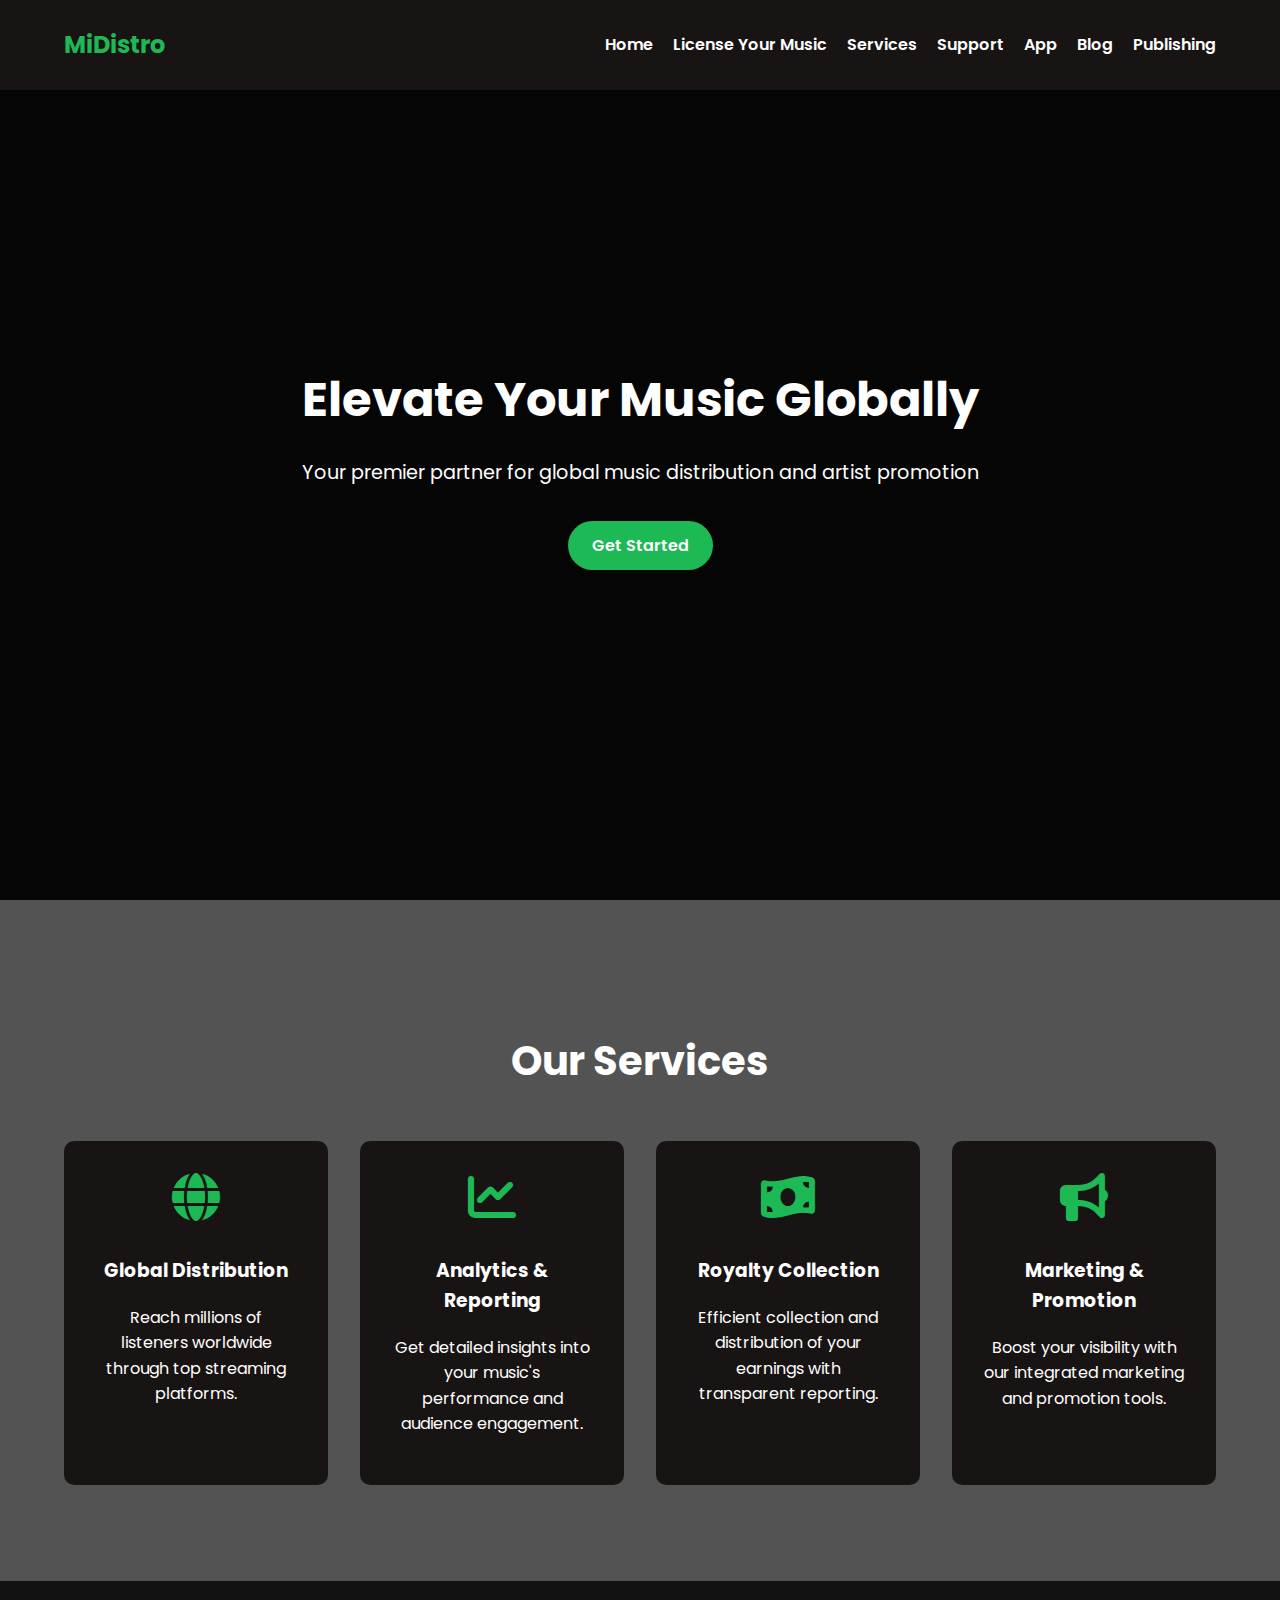
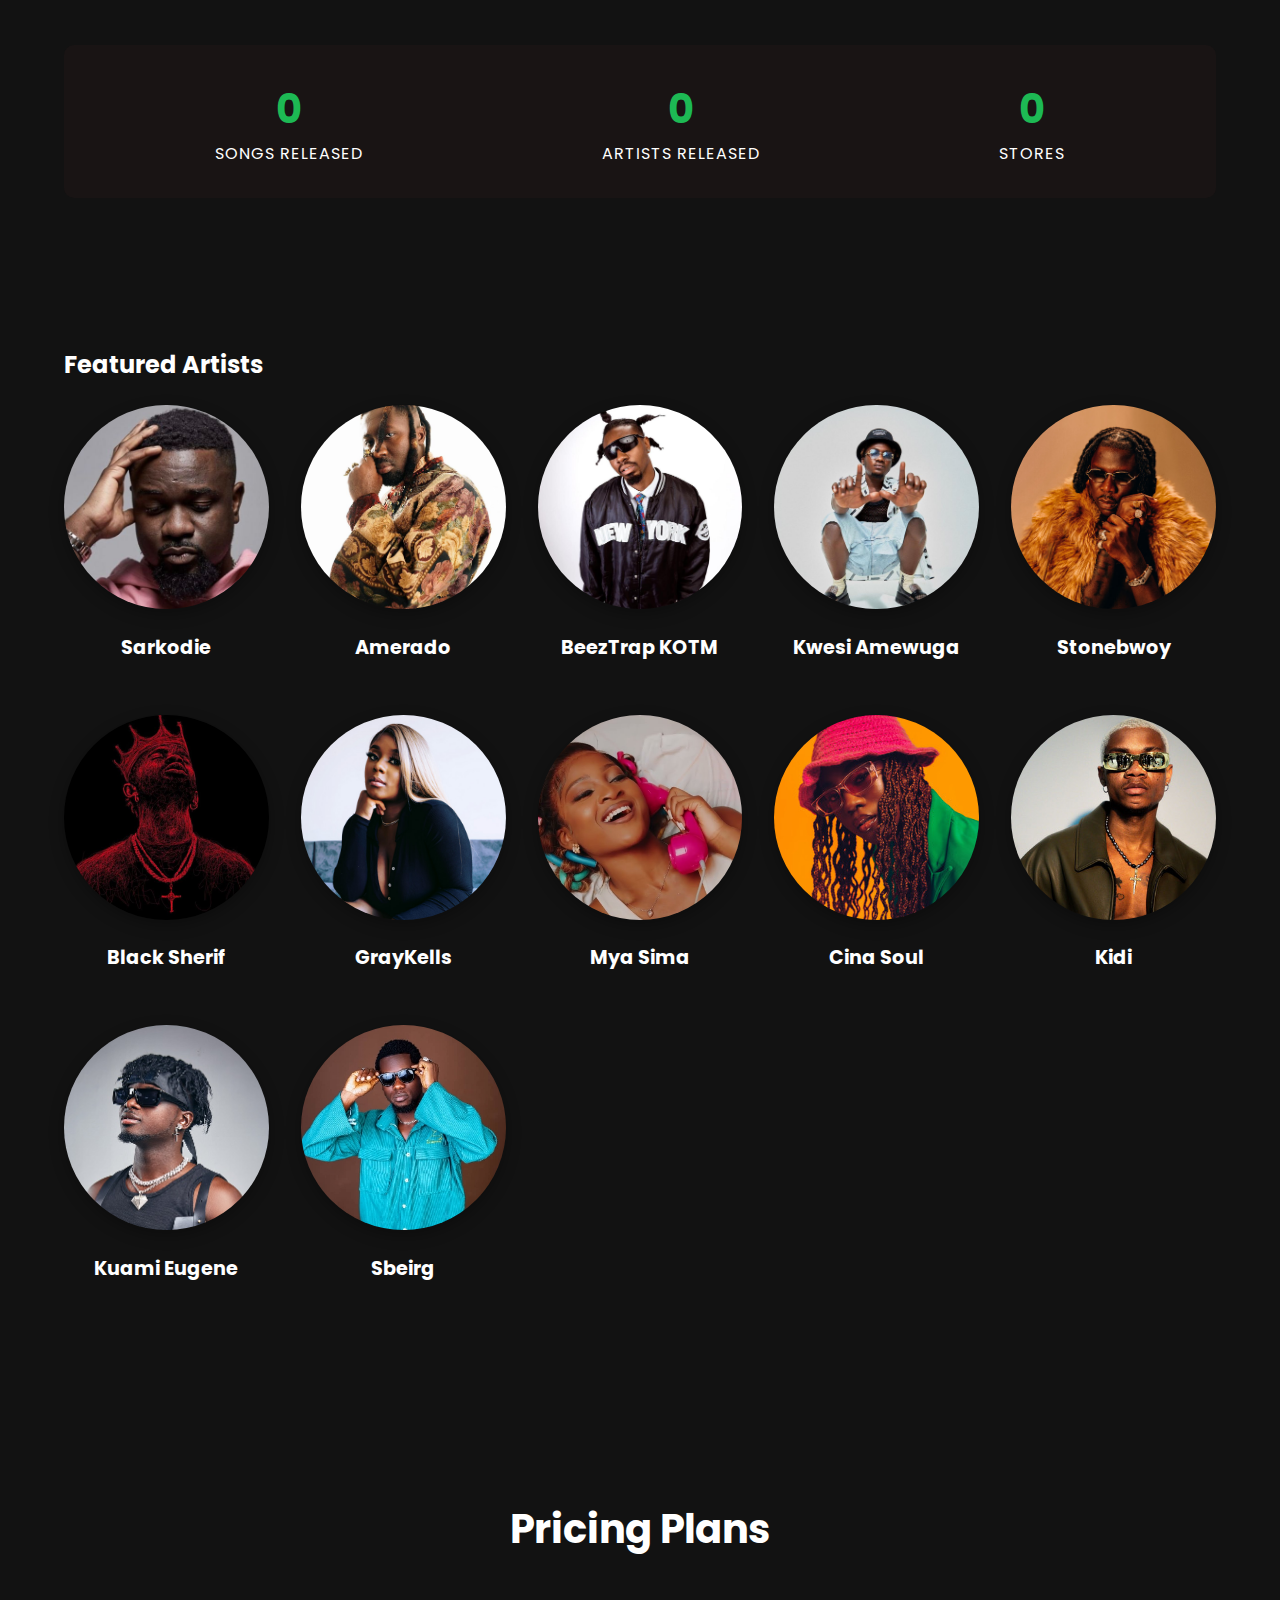
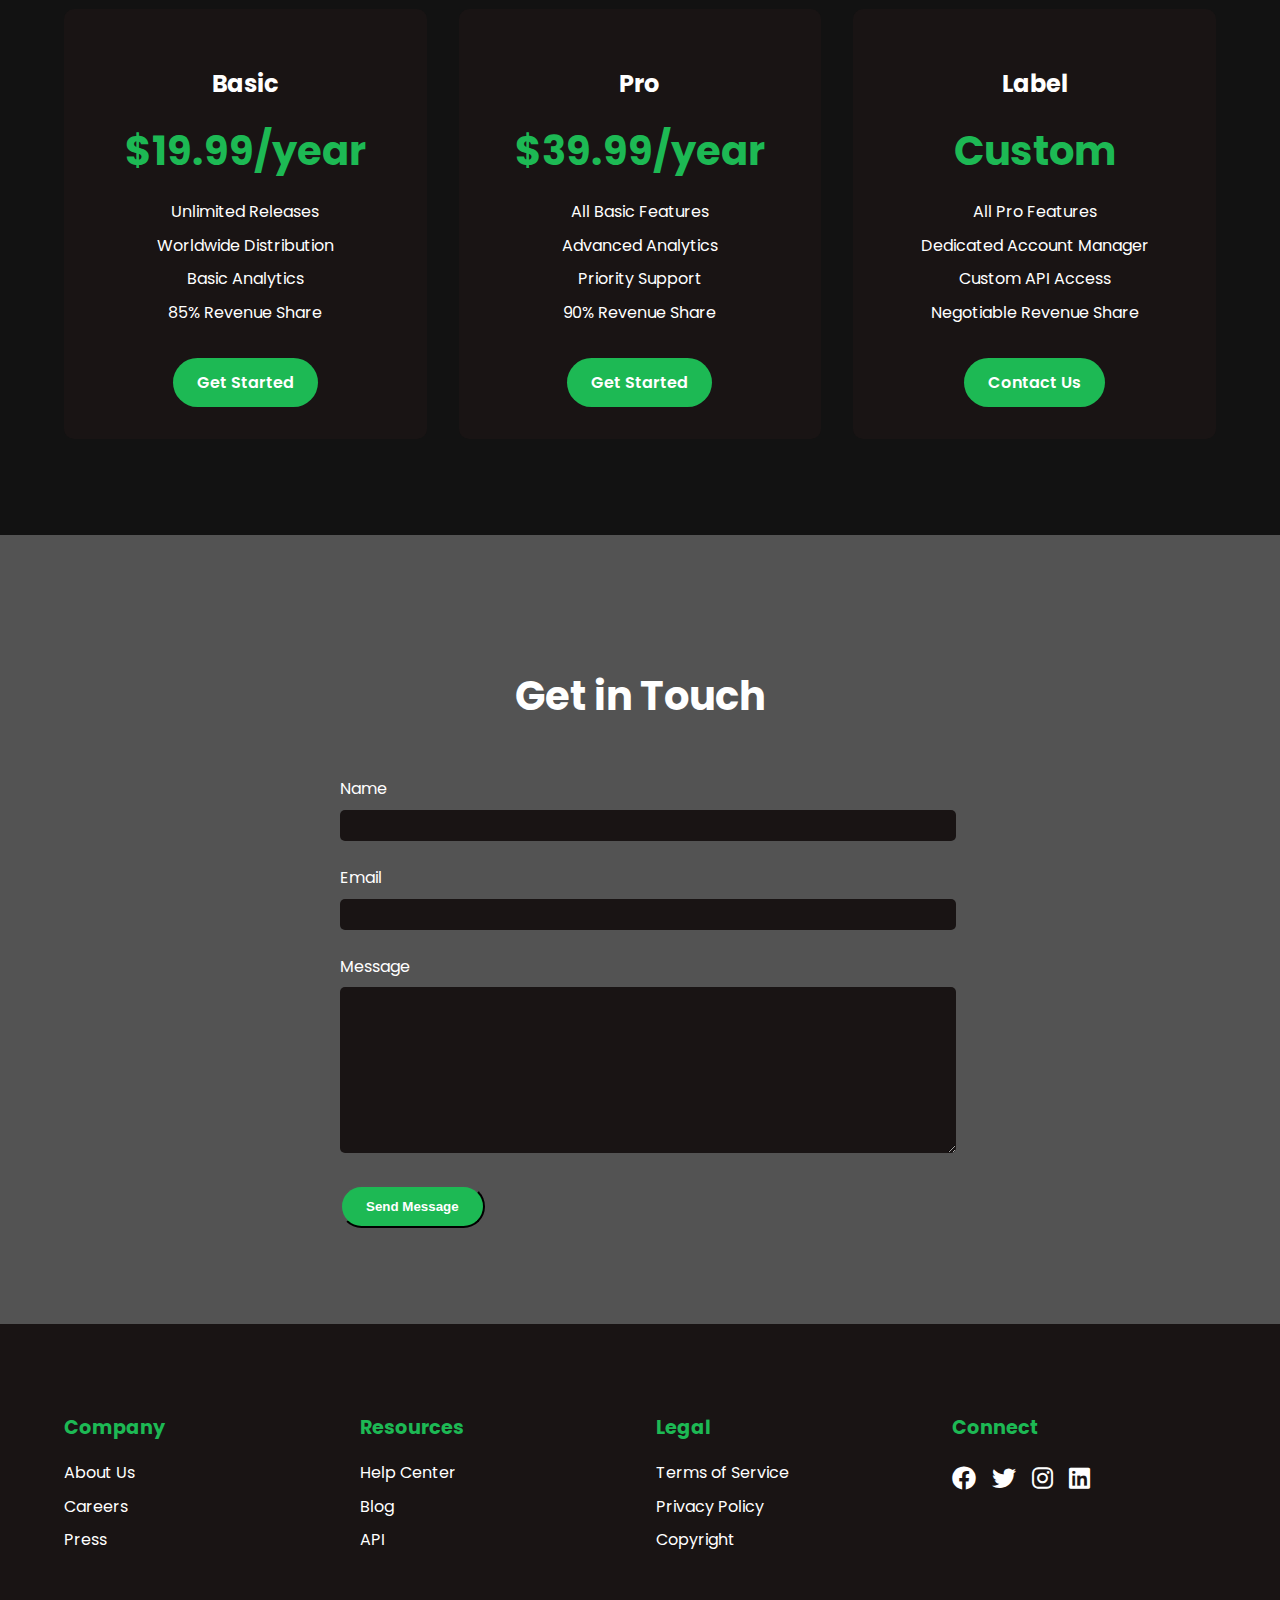
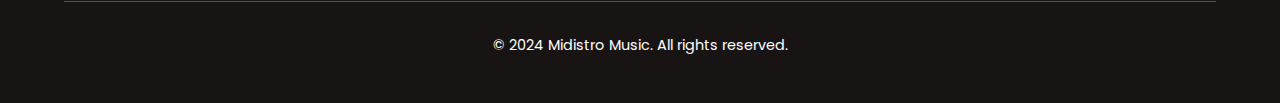
==== commit ae153f4c: "versiongoood!" ====
--- a/index.html
+++ b/index.html
@@ -74,7 +74,7 @@
         }
 
         .hero {
-            background-image: linear-gradient(rgba(0, 0, 0, 0.7), rgba(0, 0, 0, 0.7)), url('images/hero-bg.jpg');
+            background-image: linear-gradient(rgba(0, 0, 0, 0.7), rgba(0, 0, 0, 0.7)), url('images/kidi.jpg');
             background-size: cover;
             background-position: center;
             height: 100vh;
@@ -378,13 +378,16 @@
 <body>
     <header>
         <div class="container header-content">
-            <div class="logo">Midistro Music</div>
+            <div class="logo">MiDistro</div>
             <nav>
                 <ul>
                     <li><a href="#home">Home</a></li>
+                    <li><a href="#License Your Music">License Your Music</a></li>
                     <li><a href="#services">Services</a></li>
-                    <li><a href="#artists">Artists</a></li>
-                    <li><a href="#contact">Contact</a></li>
+                    <li><a href="#Support">Support</a></li>
+                    <li><a href="#App">App</a></li>
+                    <li><a href="#Blog">Blog</a></li>
+                    <li><a href="#Publishing">Publishing</a></li>
                 </ul>
             </nav>
         </div>
@@ -619,5 +622,4 @@
         // ... (rest of the scripts) ...
     </script>
 </body>
-</html>
-
+</html>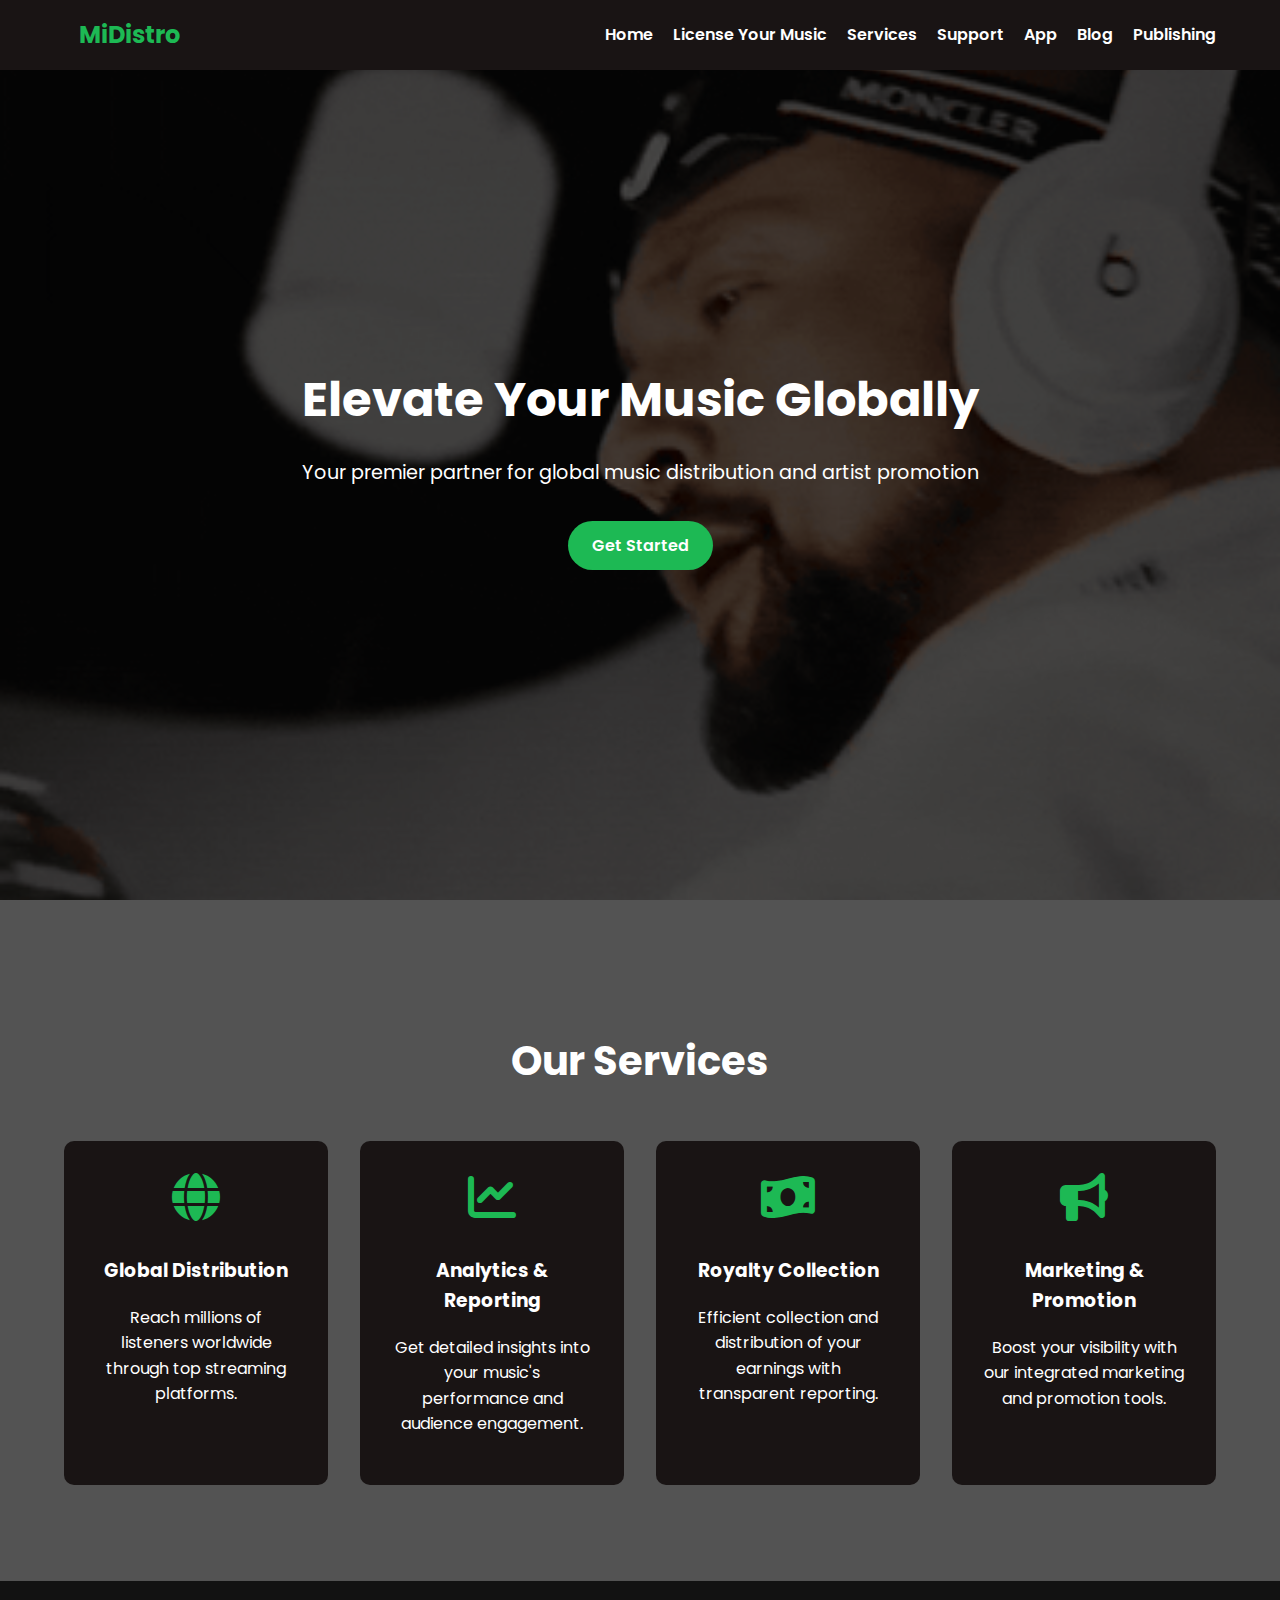
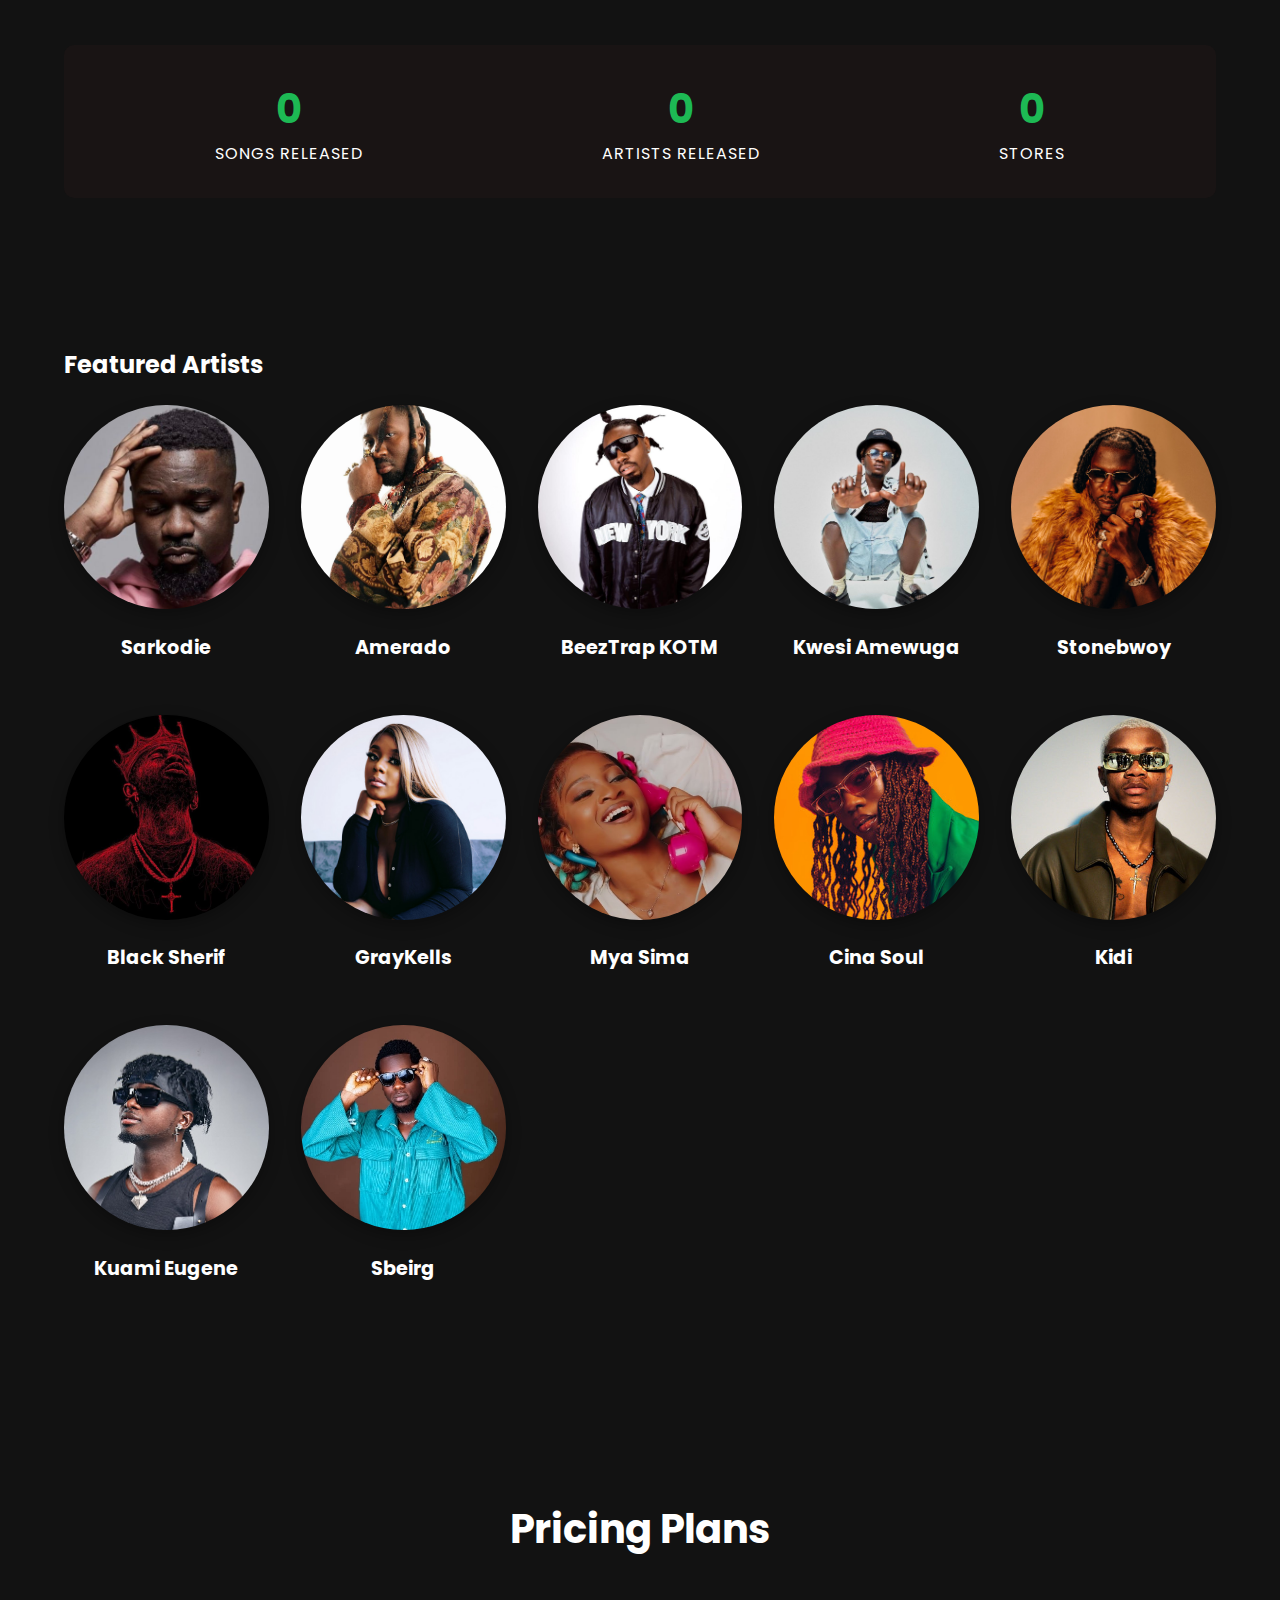
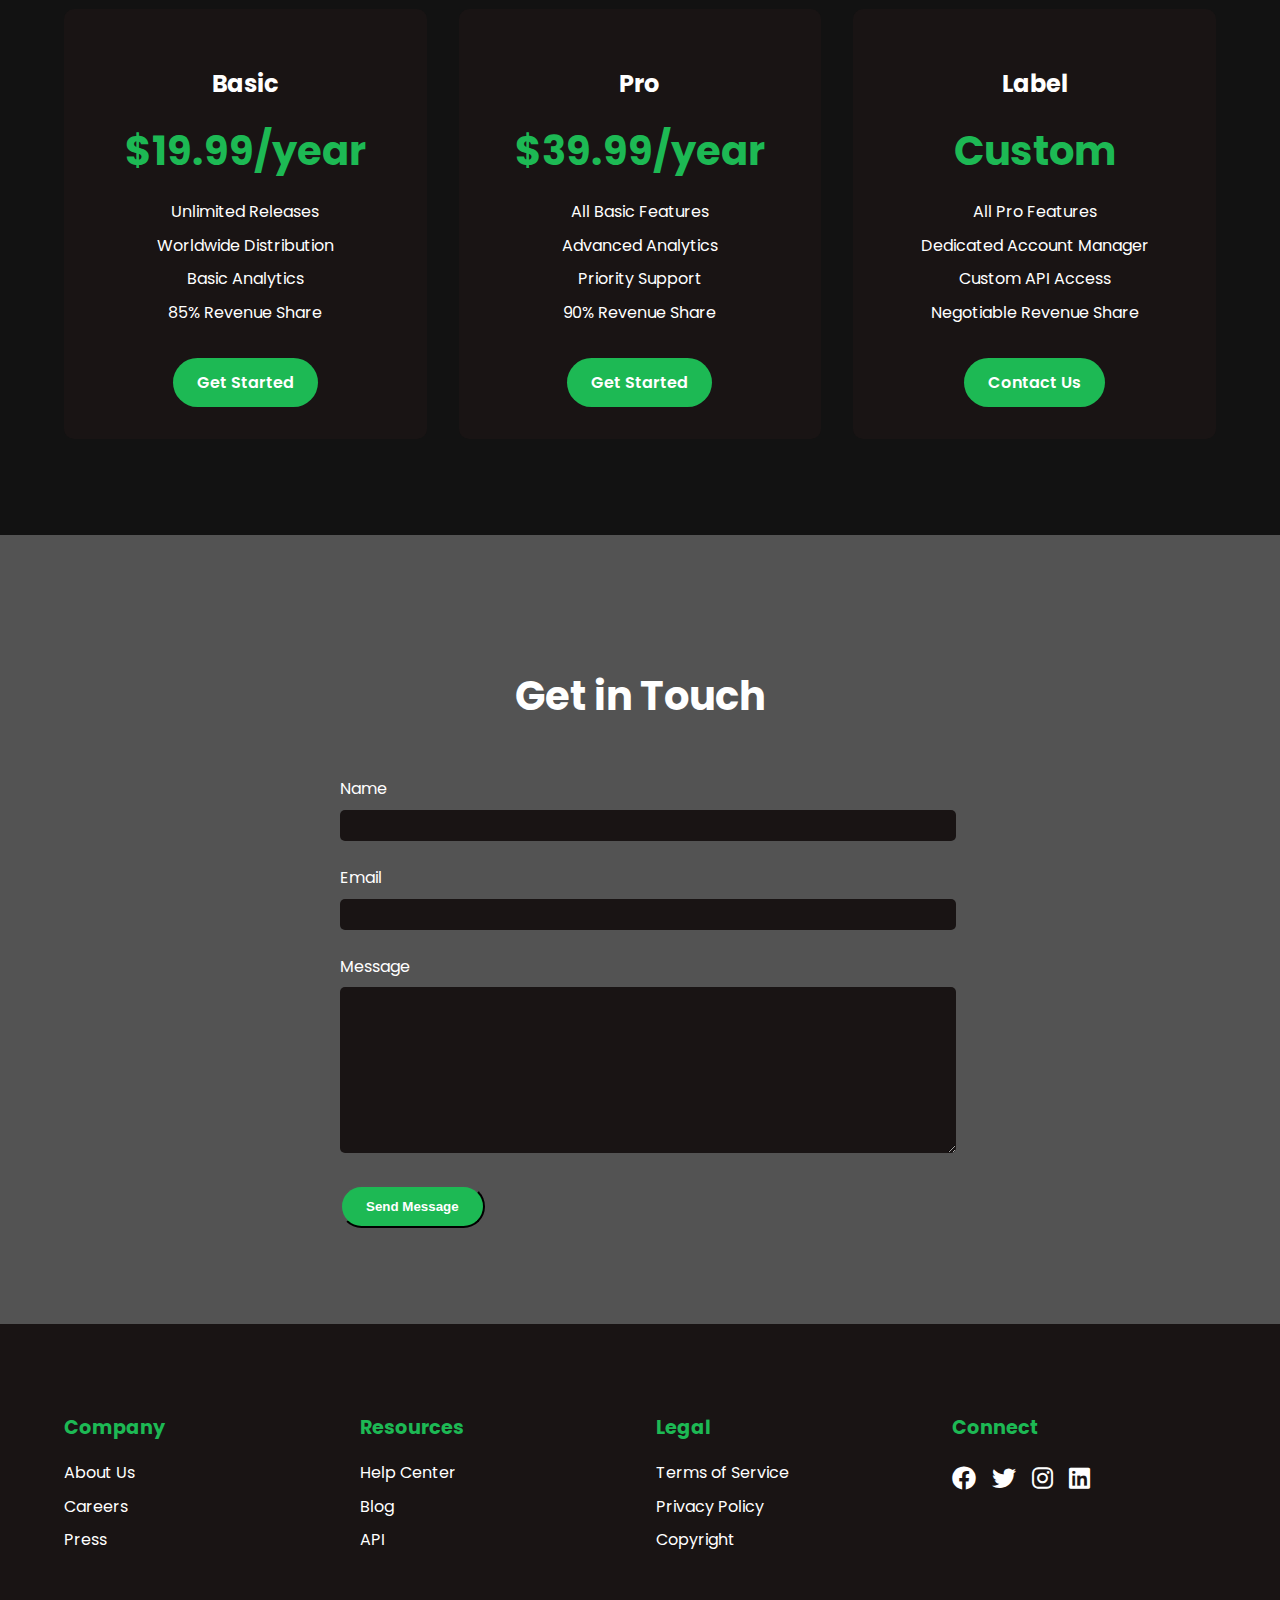
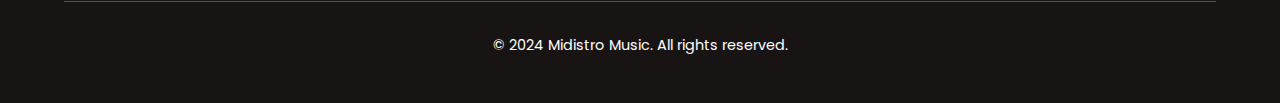
==== commit 2a86b039: "We added the NAV DROP MENU" ====
--- a/index.html
+++ b/index.html
@@ -46,16 +46,23 @@
             align-items: center;
         }
 
+        .left-section {
+            display: flex;
+            align-items: center;
+        }
+
         .logo {
             font-size: 1.5rem;
             font-weight: 700;
             color: var(--primary-color);
+            margin-left: 15px;
         }
 
         nav ul {
+            display: flex;
             list-style-type: none;
             padding: 0;
-            display: flex;
+            margin: 0;
         }
 
         nav ul li {
@@ -74,7 +81,7 @@
         }
 
         .hero {
-            background-image: linear-gradient(rgba(0, 0, 0, 0.7), rgba(0, 0, 0, 0.7)), url('images/kidi.jpg');
+            background-color: rgba(0, 0, 0, 0.7);
             background-size: cover;
             background-position: center;
             height: 100vh;
@@ -82,10 +89,22 @@
             align-items: center;
             justify-content: center;
             text-align: center;
+            color: white;
+            object-fit: 10px 10px;
+            object-position: cover;
         }
 
         .hero-content {
             max-width: 800px;
+        }
+
+        .hero-image {
+            position: absolute;
+            width: 100%;
+            height: 100%;
+            z-index: -1;
+            object-fit: cover;
+            object-position: 0px 50px;
         }
 
         .hero h1 {
@@ -368,19 +387,88 @@
             font-size: 0.9rem;
         }
 
+        .burger-menu {
+            display: none;
+            cursor: pointer;
+            width: 30px;
+            height: 20px;
+            position: relative;
+            z-index: 2;
+        }
+
+        .bar {
+            width: 100%;
+            height: 3px;
+            background-color: var(--primary-color);
+            position: absolute;
+            transition: all 0.3s ease-in-out;
+        }
+
+        .bar:nth-child(1) { top: 0; }
+        .bar:nth-child(2) { top: 8px; }
+        .bar:nth-child(3) { top: 16px; }
+
+        .burger-menu.active .bar:nth-child(1) {
+            transform: rotate(45deg) translate(5px, 5px);
+        }
+
+        .burger-menu.active .bar:nth-child(2) {
+            opacity: 0;
+        }
+
+        .burger-menu.active .bar:nth-child(3) {
+            transform: rotate(-45deg) translate(7px, -7px);
+        }
+
         @media (max-width: 768px) {
+            .burger-menu {
+                display: block;
+            }
+
+            nav {
+                position: fixed;
+                top: 60px;
+                left: -100%;
+                width: 100%;
+                height: calc(100% - 60px);
+                background-color: var(--secondary-color);
+                transition: left 0.3s ease-in-out;
+            }
+
+            nav.active {
+                left: 0;
+            }
+
+            nav ul {
+                flex-direction: column;
+                padding: 20px;
+            }
+
+            nav ul li {
+                margin: 10px 0;
+            }
+        }
+
+        /* @media (max-width: 768px) {
             .footer-content {
                 grid-template-columns: repeat(auto-fit, minmax(150px, 1fr));
             }
-        }
+        } */
     </style>
 </head>
 <body>
     <header>
         <div class="container header-content">
-            <div class="logo">MiDistro</div>
+            <div class="left-section">
+                <div class="burger-menu" id="burger-menu">
+                    <div class="bar"></div>
+                    <div class="bar"></div>
+                    <div class="bar"></div>
+                </div>
+                <div class="logo">MiDistro</div>
+            </div>
             <nav>
-                <ul>
+                <ul id="nav-links">
                     <li><a href="#home">Home</a></li>
                     <li><a href="#License Your Music">License Your Music</a></li>
                     <li><a href="#services">Services</a></li>
@@ -395,6 +483,7 @@
 
     <main>
         <section id="home" class="hero">
+            <img  class="hero-image" src="images/giphy.gif" alt="hero-image">
             <div class="hero-content">
                 <h1>Elevate Your Music Globally</h1>
                 <p>Your premier partner for global music distribution and artist promotion</p>
@@ -618,8 +707,14 @@
         </div>
     </footer>
 
-    <script>
-        // ... (rest of the scripts) ...
-    </script>
+   <script>
+    const burgerMenu = document.getElementById('burger-menu');
+    const nav = document.querySelector('nav');
+
+    burgerMenu.addEventListener('click', function() {
+        this.classList.toggle('active');
+        nav.classList.toggle('active');
+    });
+</script>
 </body>
 </html>